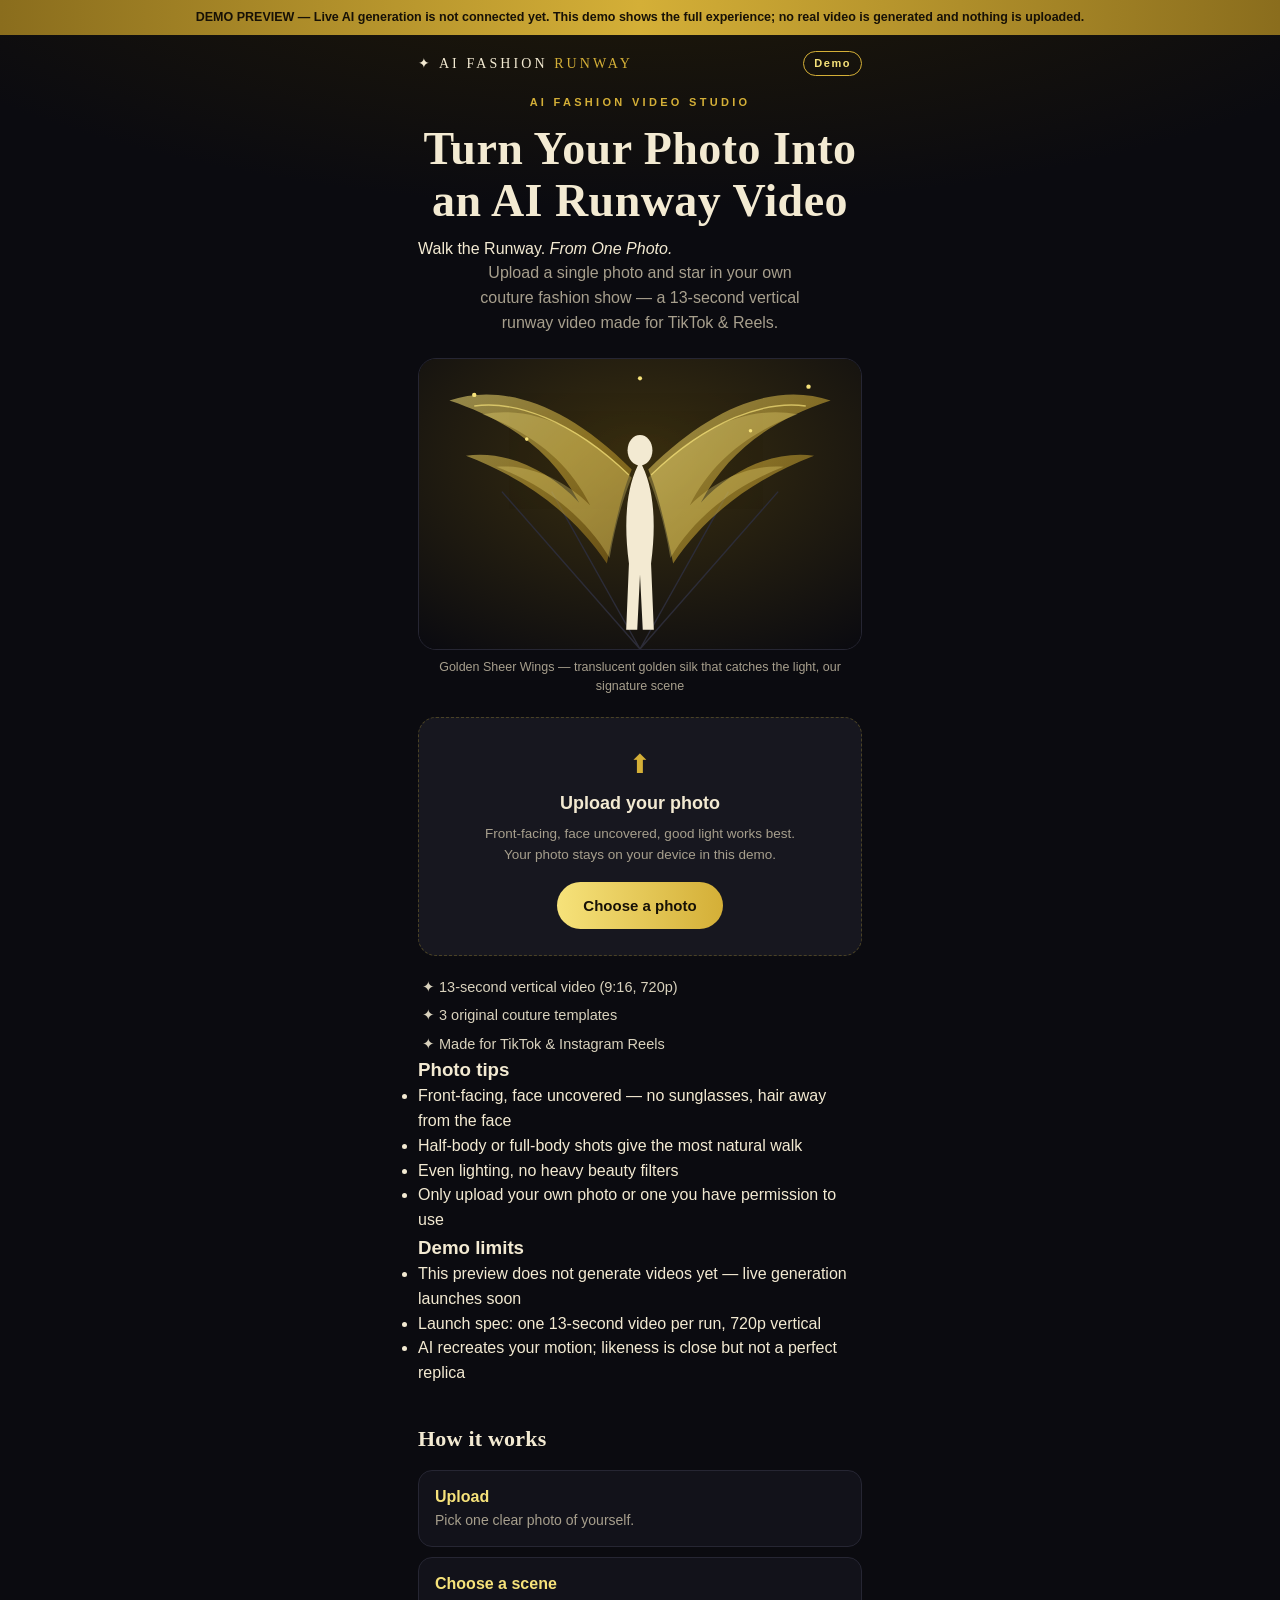
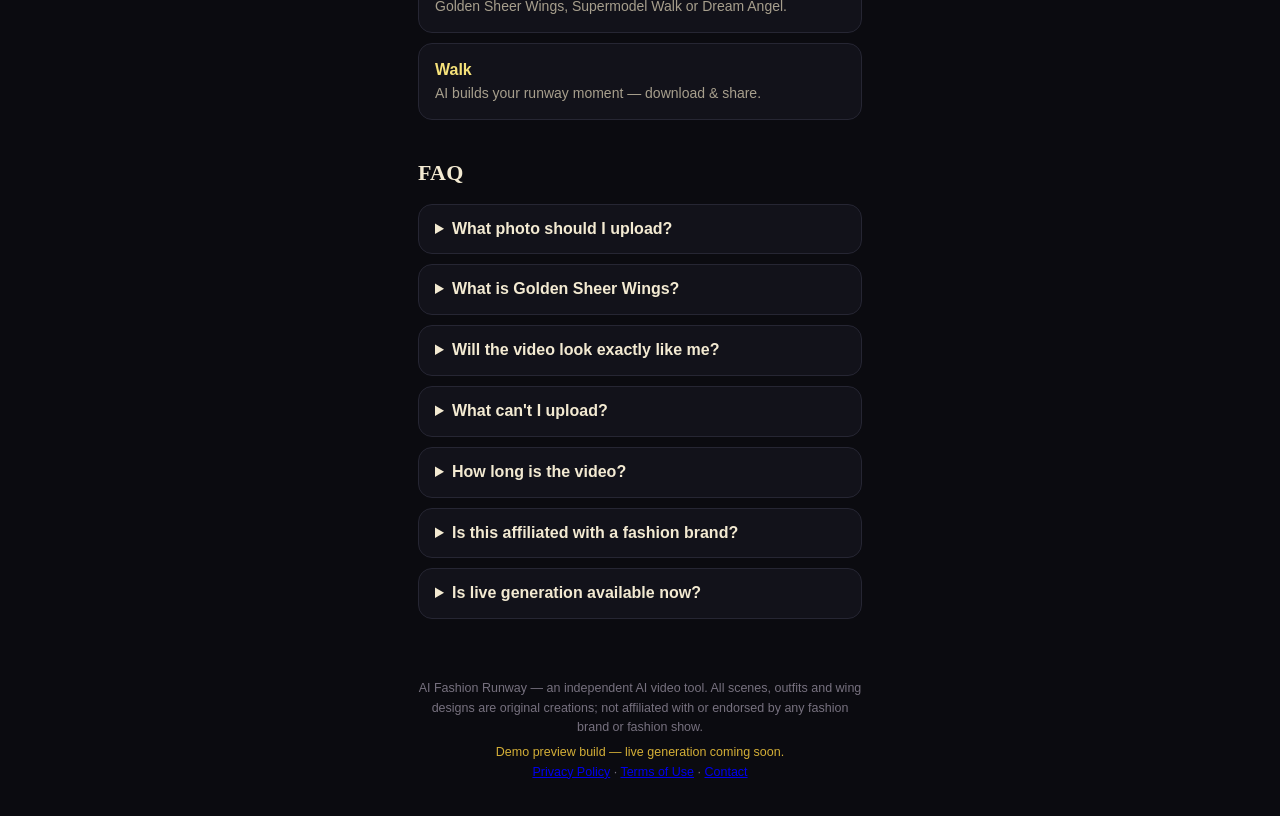
==== index.html @ af944341 "SEO+legal+404 audit fixes: index.html" ====
<!DOCTYPE html>
<html lang="en">
<head>
<meta charset="UTF-8">
<meta name="viewport" content="width=device-width, initial-scale=1.0, viewport-fit=cover">
<title>AI Fashion Runway Video Generator — Turn Your Photo into a Runway Video</title>
<meta name="description" content="Upload one photo and star in your own couture runway show. Our AI turns your picture into a 13-second vertical fashion runway video — golden sheer wings, supermodel walk or dream angel. Free demo preview.">
<link rel="canonical" href="https://ai-fashion-runway.pages.dev/">
<meta name="robots" content="index, follow">
<meta property="og:type" content="website">
<meta property="og:site_name" content="AI Fashion Runway">
<meta property="og:title" content="AI Fashion Runway Video Generator">
<meta property="og:description" content="Upload one photo. Walk the runway like a supermodel. A 13-second AI fashion video, ready for TikTok & Reels.">
<meta property="og:url" content="https://ai-fashion-runway.pages.dev/">
<meta property="og:image" content="https://ai-fashion-runway.pages.dev/og.png">
<meta name="twitter:card" content="summary_large_image">
<meta name="twitter:title" content="AI Fashion Runway Video Generator">
<meta name="twitter:description" content="Upload one photo → your own couture runway video. Golden wings, supermodel walk, dream angel.">
<meta name="twitter:image" content="https://ai-fashion-runway.pages.dev/og.png">
<link rel="icon" href="/favicon.svg" type="image/svg+xml">
<link rel="stylesheet" href="/styles.css">
<script type="application/ld+json">
{"@context":"https://schema.org","@type":"WebApplication","name":"AI Fashion Runway Video Generator","applicationCategory":"MultimediaApplication","operatingSystem":"Web","description":"Turn a single photo into a 13-second AI fashion runway video with original couture scenes.","offers":{"@type":"Offer","price":"0","priceCurrency":"USD"}}
</script>
</head>
<body>

<div class="demo-banner" role="note">
  <strong>DEMO PREVIEW</strong> — Live AI generation is not connected yet. This demo shows the full experience; no real video is generated and nothing is uploaded.
</div>

<header class="site-header">
  <div class="logo">✦ AI FASHION <span>RUNWAY</span></div>
  <span class="demo-pill">Demo</span>
</header>

<main>
  <!-- ============ SCREEN 1 : HERO + UPLOAD ============ -->
  <section id="screen-upload" class="screen active">
    <div class="hero">
      <p class="eyebrow">AI FASHION VIDEO STUDIO</p>
      <h1>Turn Your Photo Into an AI Runway Video</h1>
      <p class="visual-tag">Walk the Runway. <em>From One Photo.</em></p>
      <p class="sub">Upload a single photo and star in your own couture fashion show — a 13-second vertical runway video made for TikTok &amp; Reels.</p>

      <div class="hero-art" aria-hidden="true">
        <svg viewBox="0 0 320 210" class="hero-svg">
          <defs>
            <linearGradient id="gold" x1="0" y1="0" x2="1" y2="1">
              <stop offset="0" stop-color="#f6e27a"/><stop offset=".5" stop-color="#d4af37"/><stop offset="1" stop-color="#9a7418"/>
            </linearGradient>
            <radialGradient id="glow" cx=".5" cy=".35" r=".8">
              <stop offset="0" stop-color="#3a2f10"/><stop offset="1" stop-color="#0b0b10"/>
            </radialGradient>
          </defs>
          <rect width="320" height="210" fill="url(#glow)"/>
          <g fill="none" stroke="#2c2c38" stroke-width="1">
            <path d="M160 210 L96 96 M160 210 L224 96 M160 210 L60 96 M160 210 L260 96"/>
          </g>
          <g opacity=".55" fill="url(#gold)">
            <path d="M154 80 C104 30 58 18 22 30 C64 44 96 66 116 104 C92 78 60 66 34 70 C76 86 112 112 136 148 C142 118 148 94 154 80 Z"/>
            <path d="M166 80 C216 30 262 18 298 30 C256 44 224 66 204 104 C228 78 260 66 286 70 C244 86 208 112 184 148 C178 118 172 94 166 80 Z"/>
          </g>
          <g opacity=".3" fill="#f6e27a">
            <path d="M154 86 C116 46 78 34 46 40 C82 54 108 74 124 106 C104 86 78 76 56 78 C92 92 120 114 138 144 C142 120 148 100 154 86 Z"/>
            <path d="M166 86 C204 46 242 34 274 40 C238 54 212 74 196 106 C216 86 242 76 264 78 C228 92 200 114 182 144 C178 120 172 100 166 86 Z"/>
          </g>
          <g fill="none" stroke="#f6e27a" stroke-width="1" opacity=".7">
            <path d="M152 84 C110 44 70 30 40 34"/>
            <path d="M168 84 C210 44 250 30 280 34"/>
          </g>
          <g fill="#f3ead2">
            <ellipse cx="160" cy="66" rx="9" ry="11"/>
            <path d="M160 74 C150 92 148 118 152 148 L150 196 L158 196 L160 156 L162 196 L170 196 L168 148 C172 118 170 92 160 74 Z"/>
          </g>
          <g fill="#f6e27a"><circle cx="40" cy="26" r="1.6"/><circle cx="282" cy="20" r="1.6"/><circle cx="240" cy="52" r="1.3"/><circle cx="78" cy="58" r="1.3"/><circle cx="160" cy="14" r="1.5"/></g>
        </svg>
        <p class="hero-art-cap">Golden Sheer Wings — translucent golden silk that catches the light, our signature scene</p>
      </div>

      <label class="upload-card" id="uploadCard">
        <input type="file" id="photoInput" accept="image/*" hidden>
        <span class="upload-icon">⬆</span>
        <span class="upload-title">Upload your photo</span>
        <span class="upload-hint">Front-facing, face uncovered, good light works best.<br>Your photo stays on your device in this demo.</span>
        <span class="upload-btn">Choose a photo</span>
      </label>

      <ul class="trust">
        <li>✦ 13-second vertical video (9:16, 720p)</li>
        <li>✦ 3 original couture templates</li>
        <li>✦ Made for TikTok &amp; Instagram Reels</li>
      </ul>

      <div class="photo-tips">
        <h3>Photo tips</h3>
        <ul>
          <li>Front-facing, face uncovered — no sunglasses, hair away from the face</li>
          <li>Half-body or full-body shots give the most natural walk</li>
          <li>Even lighting, no heavy beauty filters</li>
          <li>Only upload your own photo or one you have permission to use</li>
        </ul>
        <h3>Demo limits</h3>
        <ul>
          <li>This preview does not generate videos yet — live generation launches soon</li>
          <li>Launch spec: one 13-second video per run, 720p vertical</li>
          <li>AI recreates your motion; likeness is close but not a perfect replica</li>
        </ul>
      </div>
    </div>

    <section class="how">
      <h2>How it works</h2>
      <ol class="steps">
        <li><strong>Upload</strong><span>Pick one clear photo of yourself.</span></li>
        <li><strong>Choose a scene</strong><span>Golden Sheer Wings, Supermodel Walk or Dream Angel.</span></li>
        <li><strong>Walk</strong><span>AI builds your runway moment — download &amp; share.</span></li>
      </ol>
    </section>

    <section class="faq">
      <h2>FAQ</h2>
      <details><summary>What photo should I upload?</summary><p>A front-facing photo with your face uncovered and even lighting. Half-body or full-body shots give the most natural runway walk.</p></details>
      <details><summary>What is Golden Sheer Wings?</summary><p>Our signature scene: enormous <strong>translucent golden silk wings</strong> — sheer flowing fabric that billows like silk in the wind, with stage light shining through. They are not feather wings. Because translucent fabric is harder for video models to render cleanly, this template is still being tested for motion quality.</p></details>
      <details><summary>Will the video look exactly like me?</summary><p>Close, not perfect. The AI keeps your face and hairstyle from the photo and animates a runway walk around them — think of it as a stylized version of you, not a replica.</p></details>
      <details><summary>What can't I upload?</summary><p>Photos of other people without their permission, group photos (the model can't know who to keep), and anything offensive or illegal. Live generation includes automated moderation.</p></details>
      <details><summary>How long is the video?</summary><p>13 seconds, vertical 9:16 at 720p — sized for TikTok and Instagram Reels.</p></details>
      <details><summary>Is this affiliated with a fashion brand?</summary><p>No. Every scene, outfit and wing design here is original. This is an independent AI tool and is not endorsed by any fashion house or fashion show.</p></details>
      <details><summary>Is live generation available now?</summary><p>Not yet — this is a demo preview of the full experience. Live generation is being connected now; check back very soon.</p></details>
    </section>
  </section>

  <!-- ============ SCREEN 2 : TEMPLATE SELECT ============ -->
  <section id="screen-template" class="screen">
    <button class="back-btn" data-goto="screen-upload">← Back</button>
    <h2 class="screen-title">Choose your runway</h2>
    <div class="photo-preview">
      <img id="previewImg" alt="Your uploaded photo">
      <span>Your photo</span>
    </div>
    <div class="templates" id="templateList">
      <button class="tpl selected" data-template="golden-sheer-wings">
        <span class="tpl-art tpl-gold"><svg viewBox="0 0 60 60"><g opacity=".6" fill="#e9c860"><path d="M28 20 C14 6 4 4 1 6 C12 12 19 21 23 34 C15 25 6 22 1 24 C12 30 21 39 25 50 C27 37 27 27 28 20Z"/><path d="M32 20 C46 6 56 4 59 6 C48 12 41 21 37 34 C45 25 54 22 59 24 C48 30 39 39 35 50 C33 37 33 27 32 20Z"/></g><ellipse cx="30" cy="16" rx="4.5" ry="5.5" fill="#f3ead2"/><path d="M30 21 C26 30 25 42 27 54 L29.5 54 L30 40 L30.5 54 L33 54 C35 42 34 30 30 21Z" fill="#f3ead2"/></svg></span>
        <span class="tpl-name">Golden Sheer Wings</span>
        <span class="tpl-desc">Translucent golden silk wings · light pours through the flowing fabric</span>
        <span class="tpl-meta">13s · 9:16 · Signature look</span>
      </button>
      <button class="tpl" data-template="supermodel-walk">
        <span class="tpl-art tpl-black"><svg viewBox="0 0 60 60"><ellipse cx="30" cy="14" rx="5" ry="6" fill="#f3ead2"/><path d="M30 19 C25 30 24 44 26 56 L29 56 L30 40 L31 56 L34 56 C36 44 35 30 30 19Z" fill="#e8e2d2"/></svg></span>
        <span class="tpl-name">Supermodel Walk</span>
        <span class="tpl-desc">Black couture gown · classic spotlight runway</span>
        <span class="tpl-meta">13s · 9:16 · Classic starter</span>
      </button>
      <button class="tpl" data-template="dream-angel">
        <span class="tpl-art tpl-pink"><svg viewBox="0 0 60 60"><path d="M28 22 C16 8 6 6 2 8 C12 14 18 22 22 34 C14 26 6 24 2 26 C12 32 20 40 24 50 C26 38 27 28 28 22Z" fill="#f2a7c3"/><path d="M32 22 C44 8 54 6 58 8 C48 14 42 22 38 34 C46 26 54 24 58 26 C48 32 40 40 36 50 C34 38 33 28 32 22Z" fill="#f2a7c3"/><ellipse cx="30" cy="16" rx="4.5" ry="5.5" fill="#fdf3f6"/><path d="M30 21 C26 30 25 42 27 54 L29.5 54 L30 40 L30.5 54 L33 54 C35 42 34 30 30 21Z" fill="#fdf3f6"/></svg></span>
        <span class="tpl-name">Dream Angel</span>
        <span class="tpl-desc">Blush-pink wings · soft dreamy light</span>
        <span class="tpl-meta">13s · 9:16 · Soft &amp; romantic</span>
      </button>
    </div>
    <button class="cta" id="generateBtn">Generate my runway video</button>
    <p class="fineprint">Demo mode: generation is simulated locally. No photo leaves your device, no video is created.</p>
  </section>

  <!-- ============ SCREEN 3 : WAITING ============ -->
  <section id="screen-waiting" class="screen">
    <span class="demo-pill big">DEMO</span>
    <h2 class="screen-title">Building your runway moment…</h2>
    <div class="progress-ring" aria-hidden="true"><div class="ring-bar" id="ringBar"></div><span id="ringPct">0%</span></div>
    <ul class="gen-steps" id="genSteps">
      <li data-step="0">Analyzing your photo</li>
      <li data-step="1">Designing your couture look</li>
      <li data-step="2">Choreographing the walk</li>
      <li data-step="3">Rendering under the spotlights</li>
    </ul>
    <p class="fineprint">In live mode this takes about 1–4 minutes. This demo runs a shortened preview of the waiting experience.</p>
  </section>

  <!-- ============ SCREEN 4 : RESULT (DEMO) ============ -->
  <section id="screen-result" class="screen">
    <span class="demo-pill big">DEMO RESULT</span>
    <h2 class="screen-title">Your runway video will appear here</h2>
    <div class="result-frame">
      <img id="resultPhoto" alt="">
      <div class="result-overlay">
        <p class="result-badge">LIVE GENERATION NOT CONNECTED YET</p>
        <p>This screen is a design demo. When live generation launches, your finished 13-second runway video will play here — starring you, in the <strong id="resultTplName">Golden Sheer Wings</strong> scene.</p>
      </div>
    </div>
    <button class="cta disabled" disabled>Download video — available at launch</button>
    <button class="ghost-btn" data-goto="screen-template">Try another template</button>
    <button class="ghost-btn" data-goto="screen-upload">Start over</button>
    <p class="fineprint">Nothing was generated, uploaded or stored. Demo only.</p>
  </section>
</main>

<footer class="site-footer">
  <p>AI Fashion Runway — an independent AI video tool. All scenes, outfits and wing designs are original creations; not affiliated with or endorsed by any fashion brand or fashion show.</p>
  <p class="demo-note">Demo preview build — live generation coming soon.</p>
  <nav class="legal-links">
    <a href="/privacy/">Privacy Policy</a> · <a href="/terms/">Terms of Use</a> · <a href="/contact/">Contact</a>
  </nav>
</footer>

<script src="/app.js"></script>
</body>
</html>
---- styles.css ----
/* AI Fashion Runway — mobile-first, dark couture theme */
:root{
  --bg:#0b0b10; --bg2:#12121a; --card:#17171f; --line:#262633;
  --ivory:#f3ead2; --muted:#a79f8d; --gold:#d4af37; --gold2:#f6e27a; --pink:#f2a7c3;
  --radius:18px;
}
*{box-sizing:border-box;margin:0;padding:0}
html{-webkit-text-size-adjust:100%}
body{
  background:radial-gradient(120% 60% at 50% -10%, #241c07 0%, var(--bg) 55%) fixed, var(--bg);
  color:var(--ivory);
  font-family:-apple-system,BlinkMacSystemFont,"Segoe UI",Roboto,"Helvetica Neue",Arial,sans-serif;
  line-height:1.55; min-height:100vh;
}
main{max-width:480px;margin:0 auto;padding:0 18px 40px}
h1,h2{font-family:Georgia,"Times New Roman",serif;font-weight:600;letter-spacing:.01em}

/* demo chrome */
.demo-banner{
  background:linear-gradient(90deg,#8a6d1d,#d4af37,#8a6d1d); color:#171106;
  font-size:12.5px; text-align:center; padding:8px 12px; font-weight:600;
}
.site-header{
  max-width:480px;margin:0 auto;padding:16px 18px 4px;
  display:flex;justify-content:space-between;align-items:center;
}
.logo{font-family:Georgia,serif;letter-spacing:.22em;font-size:14px}
.logo span{color:var(--gold)}
.demo-pill{
  border:1px solid var(--gold); color:var(--gold2); border-radius:999px;
  font-size:11px; letter-spacing:.14em; padding:3px 10px; font-weight:700;
}
.demo-pill.big{display:inline-block;margin-bottom:10px}

/* screens */
.screen{display:none;padding-top:14px}
.screen.active{display:block;animation:fade .35s ease}
@keyframes fade{from{opacity:0;transform:translateY(6px)}to{opacity:1;transform:none}}

/* hero */
.eyebrow{letter-spacing:.3em;font-size:11px;color:var(--gold);text-align:center;font-weight:700}
.hero h1{font-size:40px;line-height:1.12;text-align:center;margin:12px 0 10px}
.hero h1 em{font-style:italic;background:linear-gradient(90deg,var(--gold2),var(--gold));-webkit-background-clip:text;background-clip:text;color:transparent}
.sub{text-align:center;color:var(--muted);font-size:16px;max-width:36ch;margin:0 auto}
.hero-art{margin:22px 0 6px}
.hero-svg{width:100%;height:auto;border-radius:var(--radius);border:1px solid var(--line);display:block}
.hero-art-cap{text-align:center;color:var(--muted);font-size:12.5px;margin-top:8px}

.upload-card{
  display:flex;flex-direction:column;align-items:center;gap:6px;text-align:center;
  background:var(--card);border:1.5px dashed #4a4225;border-radius:var(--radius);
  padding:26px 20px;margin-top:20px;cursor:pointer;transition:border-color .2s,transform .1s;
}
.upload-card:active{transform:scale(.99)}
.upload-card:hover{border-color:var(--gold)}
.upload-icon{font-size:26px;color:var(--gold)}
.upload-title{font-size:18px;font-weight:700}
.upload-hint{color:var(--muted);font-size:13.5px}
.upload-btn{
  margin-top:10px;background:linear-gradient(90deg,var(--gold2),var(--gold));color:#171106;
  font-weight:800;padding:12px 26px;border-radius:999px;font-size:15px;
}
.trust{list-style:none;display:flex;flex-direction:column;gap:6px;margin:20px 4px 0;color:var(--ivory);font-size:14.5px}
.trust li{color:#d9d2bd}

.how,.faq{margin-top:36px}
.how h2,.faq h2{font-size:22px;margin-bottom:14px}
.steps{list-style:none;counter-reset:s;display:flex;flex-direction:column;gap:10px}
.steps li{
  background:var(--bg2);border:1px solid var(--line);border-radius:14px;padding:14px 16px;
  display:flex;flex-direction:column;
}
.steps li strong{color:var(--gold2)}
.steps li span{color:var(--muted);font-size:14px}
.faq details{background:var(--bg2);border:1px solid var(--line);border-radius:14px;padding:12px 16px;margin-bottom:10px}
.faq summary{cursor:pointer;font-weight:600}
.faq p{color:var(--muted);font-size:14.5px;margin-top:8px}

/* template screen */
.back-btn,.ghost-btn{
  background:none;border:1px solid var(--line);color:var(--ivory);border-radius:999px;
  padding:9px 18px;font-size:14px;cursor:pointer;
}
.screen-title{font-size:26px;margin:14px 0 16px}
.photo-preview{display:flex;align-items:center;gap:12px;margin-bottom:18px}
.photo-preview img{width:56px;height:74px;object-fit:cover;border-radius:10px;border:1px solid var(--line)}
.photo-preview span{color:var(--muted);font-size:13.5px}
.templates{display:flex;flex-direction:column;gap:12px}
.tpl{
  display:grid;grid-template-columns:64px 1fr;grid-template-rows:auto auto auto;column-gap:14px;
  text-align:left;background:var(--card);border:1.5px solid var(--line);border-radius:var(--radius);
  padding:14px;cursor:pointer;color:var(--ivory);width:100%;
}
.tpl.selected{border-color:var(--gold);box-shadow:0 0 0 1px var(--gold) inset}
.tpl-art{grid-row:1/4;width:64px;height:64px;border-radius:12px;display:flex;align-items:center;justify-content:center}
.tpl-art svg{width:52px;height:52px}
.tpl-black{background:radial-gradient(circle at 50% 30%,#33333f,#14141b)}
.tpl-gold{background:radial-gradient(circle at 50% 30%,#4a3a10,#171106)}
.tpl-pink{background:radial-gradient(circle at 50% 30%,#4d2438,#1c0f16)}
.tpl-name{font-size:17px;font-weight:700;align-self:end}
.tpl-desc{color:var(--muted);font-size:13.5px}
.tpl-meta{color:var(--gold);font-size:12.5px;letter-spacing:.04em}
.cta{
  width:100%;margin-top:20px;background:linear-gradient(90deg,var(--gold2),var(--gold));color:#171106;
  border:none;border-radius:999px;padding:16px;font-size:16.5px;font-weight:800;cursor:pointer;
}
.cta.disabled{background:#2a2a33;color:#77717f;cursor:not-allowed}
.fineprint{color:#77717f;font-size:12.5px;text-align:center;margin-top:12px}

/* waiting */
.progress-ring{
  position:relative;width:150px;height:150px;margin:26px auto;border-radius:50%;
  background:conic-gradient(var(--gold) 0deg,#23232e 0deg);
  display:flex;align-items:center;justify-content:center;
}
.progress-ring::before{content:"";position:absolute;inset:10px;border-radius:50%;background:var(--bg)}
.progress-ring span{position:relative;font-family:Georgia,serif;font-size:28px;color:var(--gold2)}
.gen-steps{list-style:none;max-width:300px;margin:8px auto 0;display:flex;flex-direction:column;gap:12px}
.gen-steps li{color:#5c574c;padding-left:26px;position:relative;font-size:15.5px}
.gen-steps li::before{content:"○";position:absolute;left:0;color:#5c574c}
.gen-steps li.doing{color:var(--ivory)}
.gen-steps li.doing::before{content:"◐";color:var(--gold)}
.gen-steps li.done{color:var(--muted)}
.gen-steps li.done::before{content:"●";color:var(--gold)}

/* result */
.result-frame{position:relative;border-radius:var(--radius);overflow:hidden;border:1px solid var(--line);aspect-ratio:9/16;max-height:56vh;margin:0 auto;background:#000}
.result-frame img{width:100%;height:100%;object-fit:cover;opacity:.35;filter:saturate(.7)}
.result-overlay{
  position:absolute;inset:auto 0 0 0;padding:18px;background:linear-gradient(transparent,rgba(5,5,8,.92) 40%);
  font-size:14.5px;
}
.result-badge{color:var(--gold2);font-weight:800;letter-spacing:.08em;font-size:12.5px;margin-bottom:6px}
#screen-result .ghost-btn{width:100%;margin-top:10px;padding:13px}

.site-footer{max-width:480px;margin:0 auto;padding:10px 18px 34px;color:#77717f;font-size:12.5px;text-align:center}
.site-footer .demo-note{color:var(--gold);margin-top:6px}

@media (min-width:520px){ .hero h1{font-size:46px} }
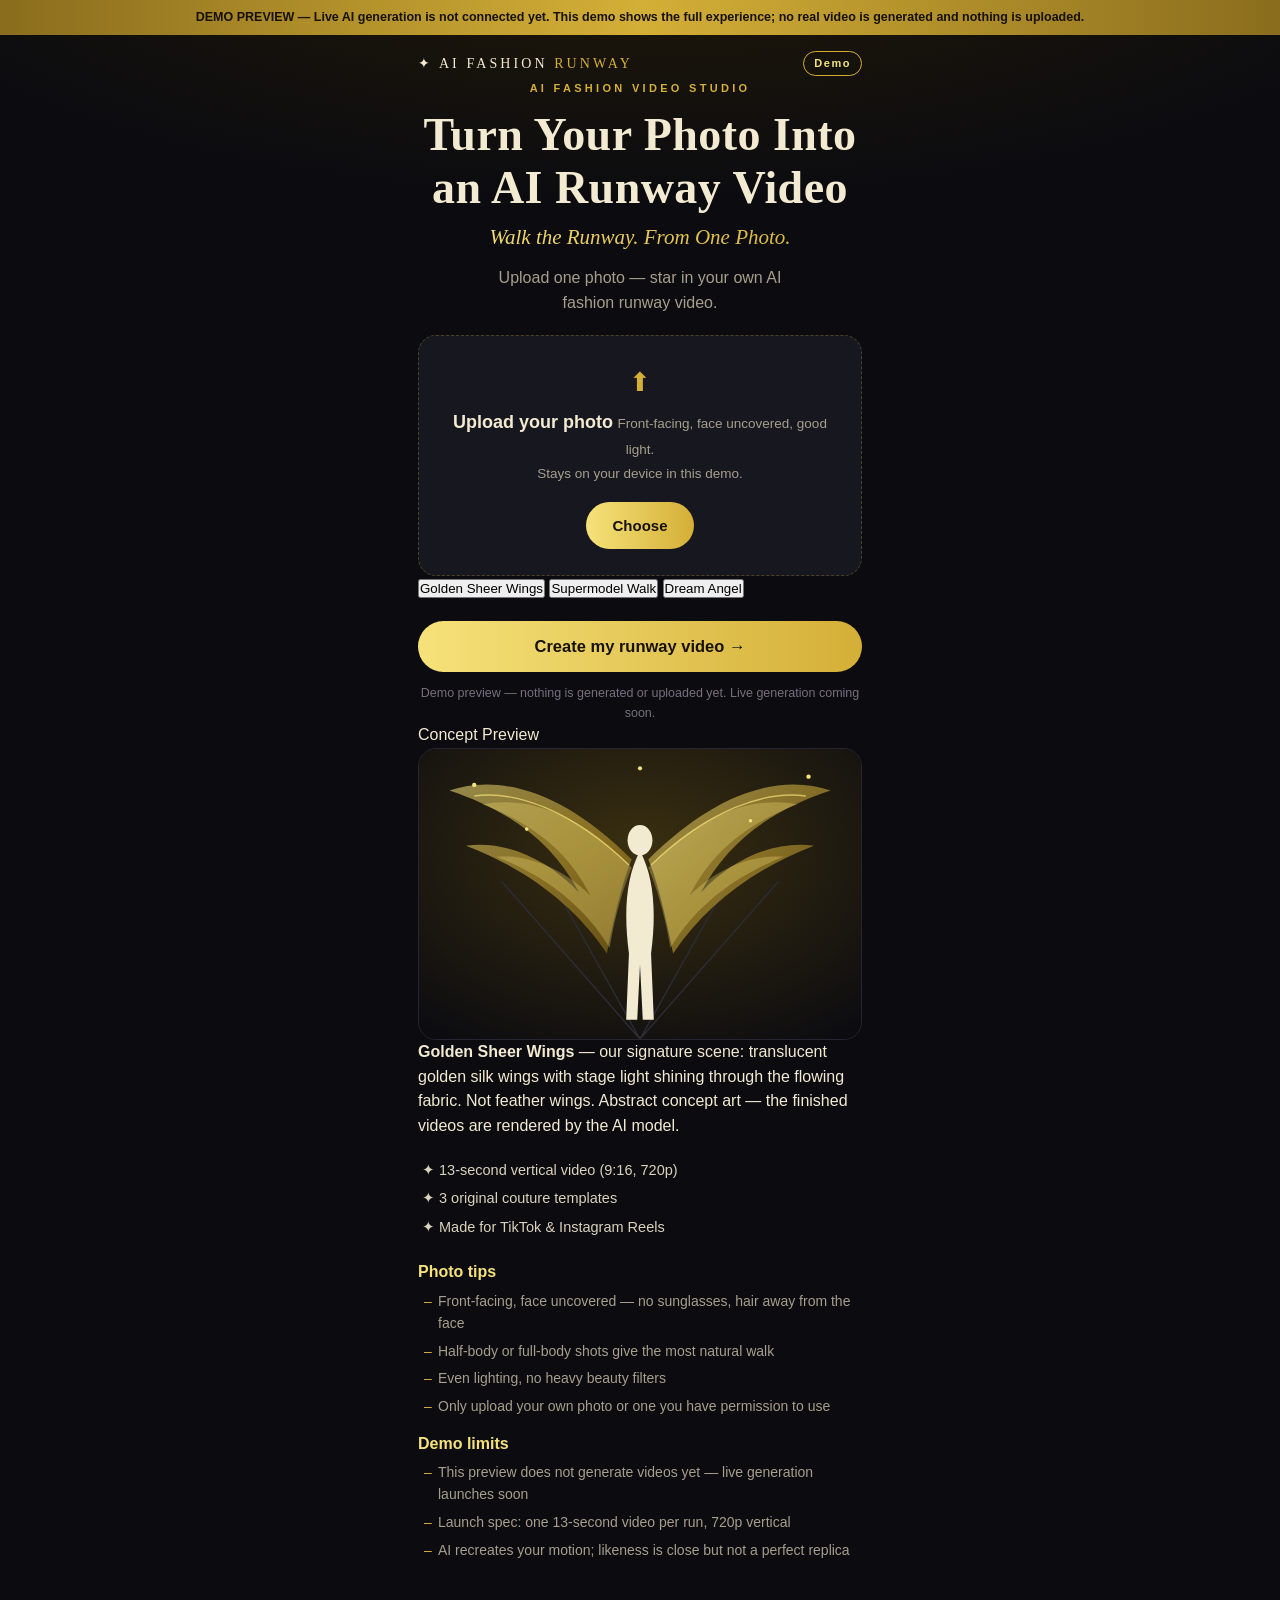
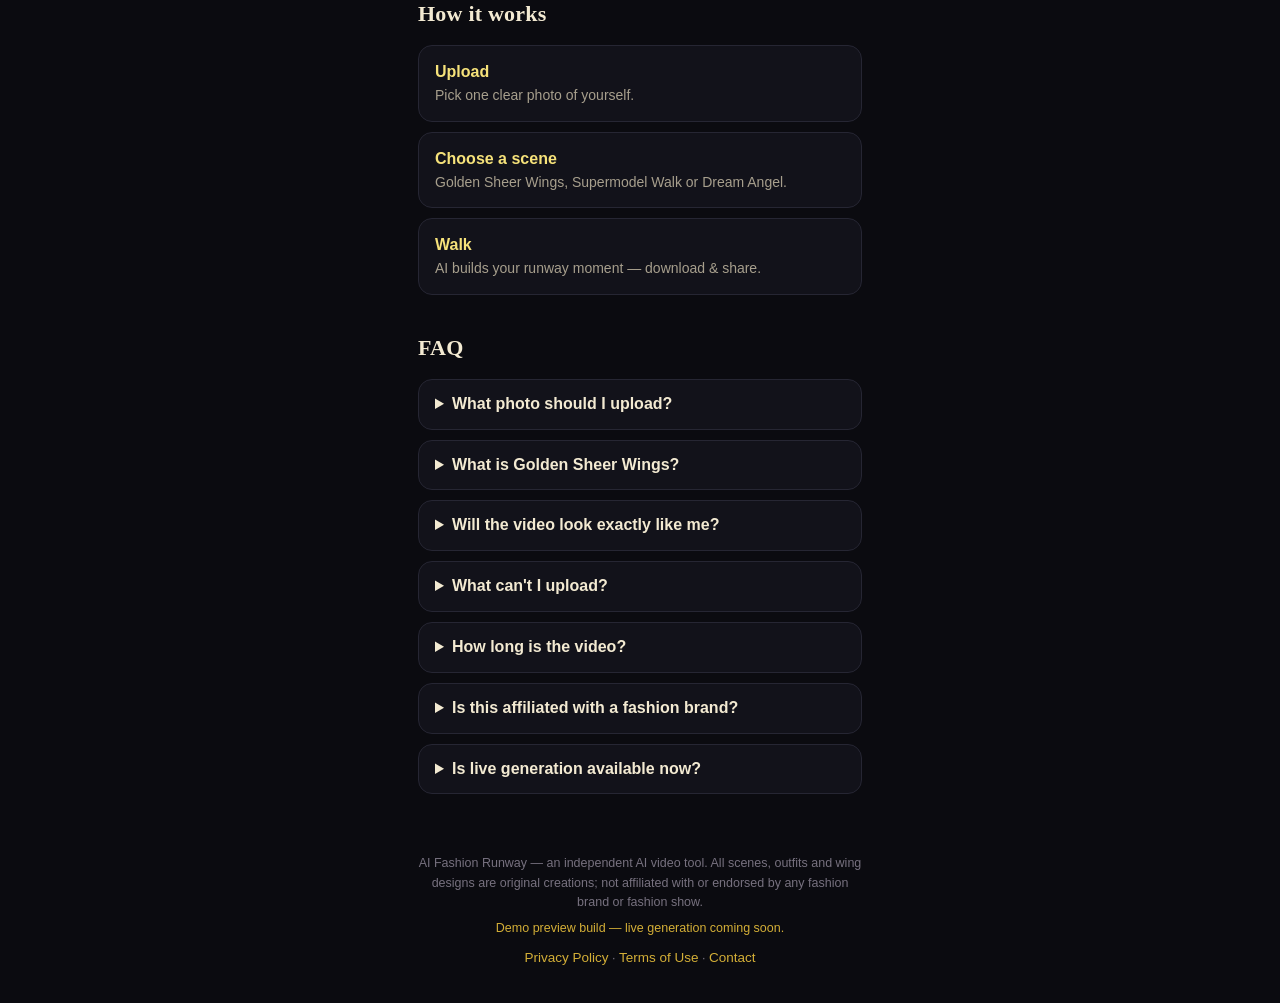
==== commit a916f1f9: "responsive hero: two-column desktop layout + noindex demo" ====
--- a/index.html
+++ b/index.html
@@ -6,7 +6,8 @@
 <title>AI Fashion Runway Video Generator — Turn Your Photo into a Runway Video</title>
 <meta name="description" content="Upload one photo and star in your own couture runway show. Our AI turns your picture into a 13-second vertical fashion runway video — golden sheer wings, supermodel walk or dream angel. Free demo preview.">
 <link rel="canonical" href="https://ai-fashion-runway.pages.dev/">
-<meta name="robots" content="index, follow">
+<!-- LAUNCH: remove the noindex below when live generation ships -->
+<meta name="robots" content="noindex, nofollow">
 <meta property="og:type" content="website">
 <meta property="og:site_name" content="AI Fashion Runway">
 <meta property="og:title" content="AI Fashion Runway Video Generator">
@@ -36,55 +37,70 @@
 
 <main>
   <!-- ============ SCREEN 1 : HERO + UPLOAD ============ -->
-  <section id="screen-upload" class="screen active">
     <div class="hero">
-      <p class="eyebrow">AI FASHION VIDEO STUDIO</p>
-      <h1>Turn Your Photo Into an AI Runway Video</h1>
-      <p class="visual-tag">Walk the Runway. <em>From One Photo.</em></p>
-      <p class="sub">Upload a single photo and star in your own couture fashion show — a 13-second vertical runway video made for TikTok &amp; Reels.</p>
-
-      <div class="hero-art" aria-hidden="true">
-        <svg viewBox="0 0 320 210" class="hero-svg">
-          <defs>
-            <linearGradient id="gold" x1="0" y1="0" x2="1" y2="1">
-              <stop offset="0" stop-color="#f6e27a"/><stop offset=".5" stop-color="#d4af37"/><stop offset="1" stop-color="#9a7418"/>
-            </linearGradient>
-            <radialGradient id="glow" cx=".5" cy=".35" r=".8">
-              <stop offset="0" stop-color="#3a2f10"/><stop offset="1" stop-color="#0b0b10"/>
-            </radialGradient>
-          </defs>
-          <rect width="320" height="210" fill="url(#glow)"/>
-          <g fill="none" stroke="#2c2c38" stroke-width="1">
-            <path d="M160 210 L96 96 M160 210 L224 96 M160 210 L60 96 M160 210 L260 96"/>
-          </g>
-          <g opacity=".55" fill="url(#gold)">
-            <path d="M154 80 C104 30 58 18 22 30 C64 44 96 66 116 104 C92 78 60 66 34 70 C76 86 112 112 136 148 C142 118 148 94 154 80 Z"/>
-            <path d="M166 80 C216 30 262 18 298 30 C256 44 224 66 204 104 C228 78 260 66 286 70 C244 86 208 112 184 148 C178 118 172 94 166 80 Z"/>
-          </g>
-          <g opacity=".3" fill="#f6e27a">
-            <path d="M154 86 C116 46 78 34 46 40 C82 54 108 74 124 106 C104 86 78 76 56 78 C92 92 120 114 138 144 C142 120 148 100 154 86 Z"/>
-            <path d="M166 86 C204 46 242 34 274 40 C238 54 212 74 196 106 C216 86 242 76 264 78 C228 92 200 114 182 144 C178 120 172 100 166 86 Z"/>
-          </g>
-          <g fill="none" stroke="#f6e27a" stroke-width="1" opacity=".7">
-            <path d="M152 84 C110 44 70 30 40 34"/>
-            <path d="M168 84 C210 44 250 30 280 34"/>
-          </g>
-          <g fill="#f3ead2">
-            <ellipse cx="160" cy="66" rx="9" ry="11"/>
-            <path d="M160 74 C150 92 148 118 152 148 L150 196 L158 196 L160 156 L162 196 L170 196 L168 148 C172 118 170 92 160 74 Z"/>
-          </g>
-          <g fill="#f6e27a"><circle cx="40" cy="26" r="1.6"/><circle cx="282" cy="20" r="1.6"/><circle cx="240" cy="52" r="1.3"/><circle cx="78" cy="58" r="1.3"/><circle cx="160" cy="14" r="1.5"/></g>
-        </svg>
-        <p class="hero-art-cap">Golden Sheer Wings — translucent golden silk that catches the light, our signature scene</p>
+      <div class="hero-grid">
+        <div class="hero-copy">
+          <p class="eyebrow">AI FASHION VIDEO STUDIO</p>
+          <h1>Turn Your Photo Into an AI Runway Video</h1>
+          <p class="visual-tag">Walk the Runway. <em>From One Photo.</em></p>
+          <p class="sub">Upload one photo — star in your own AI fashion runway video.</p>
+
+          <label class="upload-card compact" id="uploadCard">
+            <input type="file" id="photoInput" accept="image/*" hidden>
+            <span class="upload-icon">⬆</span>
+            <span class="upload-text">
+              <span class="upload-title" id="uploadTitle">Upload your photo</span>
+              <span class="upload-hint">Front-facing, face uncovered, good light.<br>Stays on your device in this demo.</span>
+            </span>
+            <span class="upload-btn">Choose</span>
+          </label>
+
+          <div class="hero-templates" role="group" aria-label="Choose your scene">
+            <button type="button" class="hpill selected" data-template="golden-sheer-wings">Golden Sheer Wings</button>
+            <button type="button" class="hpill" data-template="supermodel-walk">Supermodel Walk</button>
+            <button type="button" class="hpill" data-template="dream-angel">Dream Angel</button>
+          </div>
+
+          <button class="cta" id="heroCta" type="button">Create my runway video →</button>
+          <p class="fineprint">Demo preview — nothing is generated or uploaded yet. Live generation coming soon.</p>
+        </div>
+
+        <figure class="hero-visual">
+          <span class="concept-badge">Concept Preview</span>
+          <svg viewBox="0 0 320 210" class="hero-svg" aria-hidden="true">
+            <defs>
+              <linearGradient id="gold" x1="0" y1="0" x2="1" y2="1">
+                <stop offset="0" stop-color="#f6e27a"/><stop offset=".5" stop-color="#d4af37"/><stop offset="1" stop-color="#9a7418"/>
+              </linearGradient>
+              <radialGradient id="glow" cx=".5" cy=".35" r=".8">
+                <stop offset="0" stop-color="#3a2f10"/><stop offset="1" stop-color="#0b0b10"/>
+              </radialGradient>
+            </defs>
+            <rect width="320" height="210" fill="url(#glow)"/>
+            <g fill="none" stroke="#2c2c38" stroke-width="1">
+              <path d="M160 210 L96 96 M160 210 L224 96 M160 210 L60 96 M160 210 L260 96"/>
+            </g>
+            <g opacity=".55" fill="url(#gold)">
+              <path d="M154 80 C104 30 58 18 22 30 C64 44 96 66 116 104 C92 78 60 66 34 70 C76 86 112 112 136 148 C142 118 148 94 154 80 Z"/>
+              <path d="M166 80 C216 30 262 18 298 30 C256 44 224 66 204 104 C228 78 260 66 286 70 C244 86 208 112 184 148 C178 118 172 94 166 80 Z"/>
+            </g>
+            <g opacity=".3" fill="#f6e27a">
+              <path d="M154 86 C116 46 78 34 46 40 C82 54 108 74 124 106 C104 86 78 76 56 78 C92 92 120 114 138 144 C142 120 148 100 154 86 Z"/>
+              <path d="M166 86 C204 46 242 34 274 40 C238 54 212 74 196 106 C216 86 242 76 264 78 C228 92 200 114 182 144 C178 120 172 100 166 86 Z"/>
+            </g>
+            <g fill="none" stroke="#f6e27a" stroke-width="1" opacity=".7">
+              <path d="M152 84 C110 44 70 30 40 34"/>
+              <path d="M168 84 C210 44 250 30 280 34"/>
+            </g>
+            <g fill="#f3ead2">
+              <ellipse cx="160" cy="66" rx="9" ry="11"/>
+              <path d="M160 74 C150 92 148 118 152 148 L150 196 L158 196 L160 156 L162 196 L170 196 L168 148 C172 118 170 92 160 74 Z"/>
+            </g>
+            <g fill="#f6e27a"><circle cx="40" cy="26" r="1.6"/><circle cx="282" cy="20" r="1.6"/><circle cx="240" cy="52" r="1.3"/><circle cx="78" cy="58" r="1.3"/><circle cx="160" cy="14" r="1.5"/></g>
+          </svg>
+          <figcaption><strong>Golden Sheer Wings</strong> — our signature scene: translucent golden silk wings with stage light shining through the flowing fabric. Not feather wings. Abstract concept art — the finished videos are rendered by the AI model.</figcaption>
+        </figure>
       </div>
-
-      <label class="upload-card" id="uploadCard">
-        <input type="file" id="photoInput" accept="image/*" hidden>
-        <span class="upload-icon">⬆</span>
-        <span class="upload-title">Upload your photo</span>
-        <span class="upload-hint">Front-facing, face uncovered, good light works best.<br>Your photo stays on your device in this demo.</span>
-        <span class="upload-btn">Choose a photo</span>
-      </label>
 
       <ul class="trust">
         <li>✦ 13-second vertical video (9:16, 720p)</li>
--- a/styles.css
+++ b/styles.css
@@ -39,8 +39,12 @@
 
 /* hero */
 .eyebrow{letter-spacing:.3em;font-size:11px;color:var(--gold);text-align:center;font-weight:700}
-.hero h1{font-size:40px;line-height:1.12;text-align:center;margin:12px 0 10px}
-.hero h1 em{font-style:italic;background:linear-gradient(90deg,var(--gold2),var(--gold));-webkit-background-clip:text;background-clip:text;color:transparent}
+.hero h1{font-size:34px;line-height:1.15;text-align:center;margin:12px 0 6px}
+.visual-tag{
+  font-family:Georgia,serif;font-style:italic;text-align:center;font-size:21px;margin-bottom:12px;
+  background:linear-gradient(90deg,var(--gold2),var(--gold));-webkit-background-clip:text;background-clip:text;color:transparent;
+}
+.visual-tag em{font-style:italic}
 .sub{text-align:center;color:var(--muted);font-size:16px;max-width:36ch;margin:0 auto}
 .hero-art{margin:22px 0 6px}
 .hero-svg{width:100%;height:auto;border-radius:var(--radius);border:1px solid var(--line);display:block}
@@ -62,6 +66,28 @@
 }
 .trust{list-style:none;display:flex;flex-direction:column;gap:6px;margin:20px 4px 0;color:var(--ivory);font-size:14.5px}
 .trust li{color:#d9d2bd}
+
+.photo-tips{margin-top:22px;text-align:left}
+.photo-tips h3{font-size:16px;color:var(--gold2);margin:14px 0 6px}
+.photo-tips ul{list-style:none;display:flex;flex-direction:column;gap:6px}
+.photo-tips li{color:var(--muted);font-size:14px;padding-left:20px;position:relative}
+.photo-tips li::before{content:"–";position:absolute;left:6px;color:var(--gold)}
+
+.legal-links{margin-top:10px}
+.legal-links a{color:var(--gold);text-decoration:none;font-size:13.5px}
+.legal-links a:hover{text-decoration:underline}
+
+.legal{padding-top:8px}
+.legal h1{font-size:28px;margin:14px 0 4px}
+.legal .updated{color:#77717f;font-size:13px;margin-bottom:18px}
+.legal h2{font-size:19px;margin:22px 0 8px;color:var(--gold2)}
+.legal p,.legal li{color:#d9d2bd;font-size:15px;margin-bottom:10px}
+.legal ul{padding-left:20px}
+
+.error-404{text-align:center;padding:60px 18px}
+.error-404 h1{font-size:64px;background:linear-gradient(90deg,var(--gold2),var(--gold));-webkit-background-clip:text;background-clip:text;color:transparent}
+.error-404 p{color:var(--muted);margin:12px 0 24px}
+.error-404 .cta{max-width:320px;margin:0 auto}
 
 .how,.faq{margin-top:36px}
 .how h2,.faq h2{font-size:22px;margin-bottom:14px}
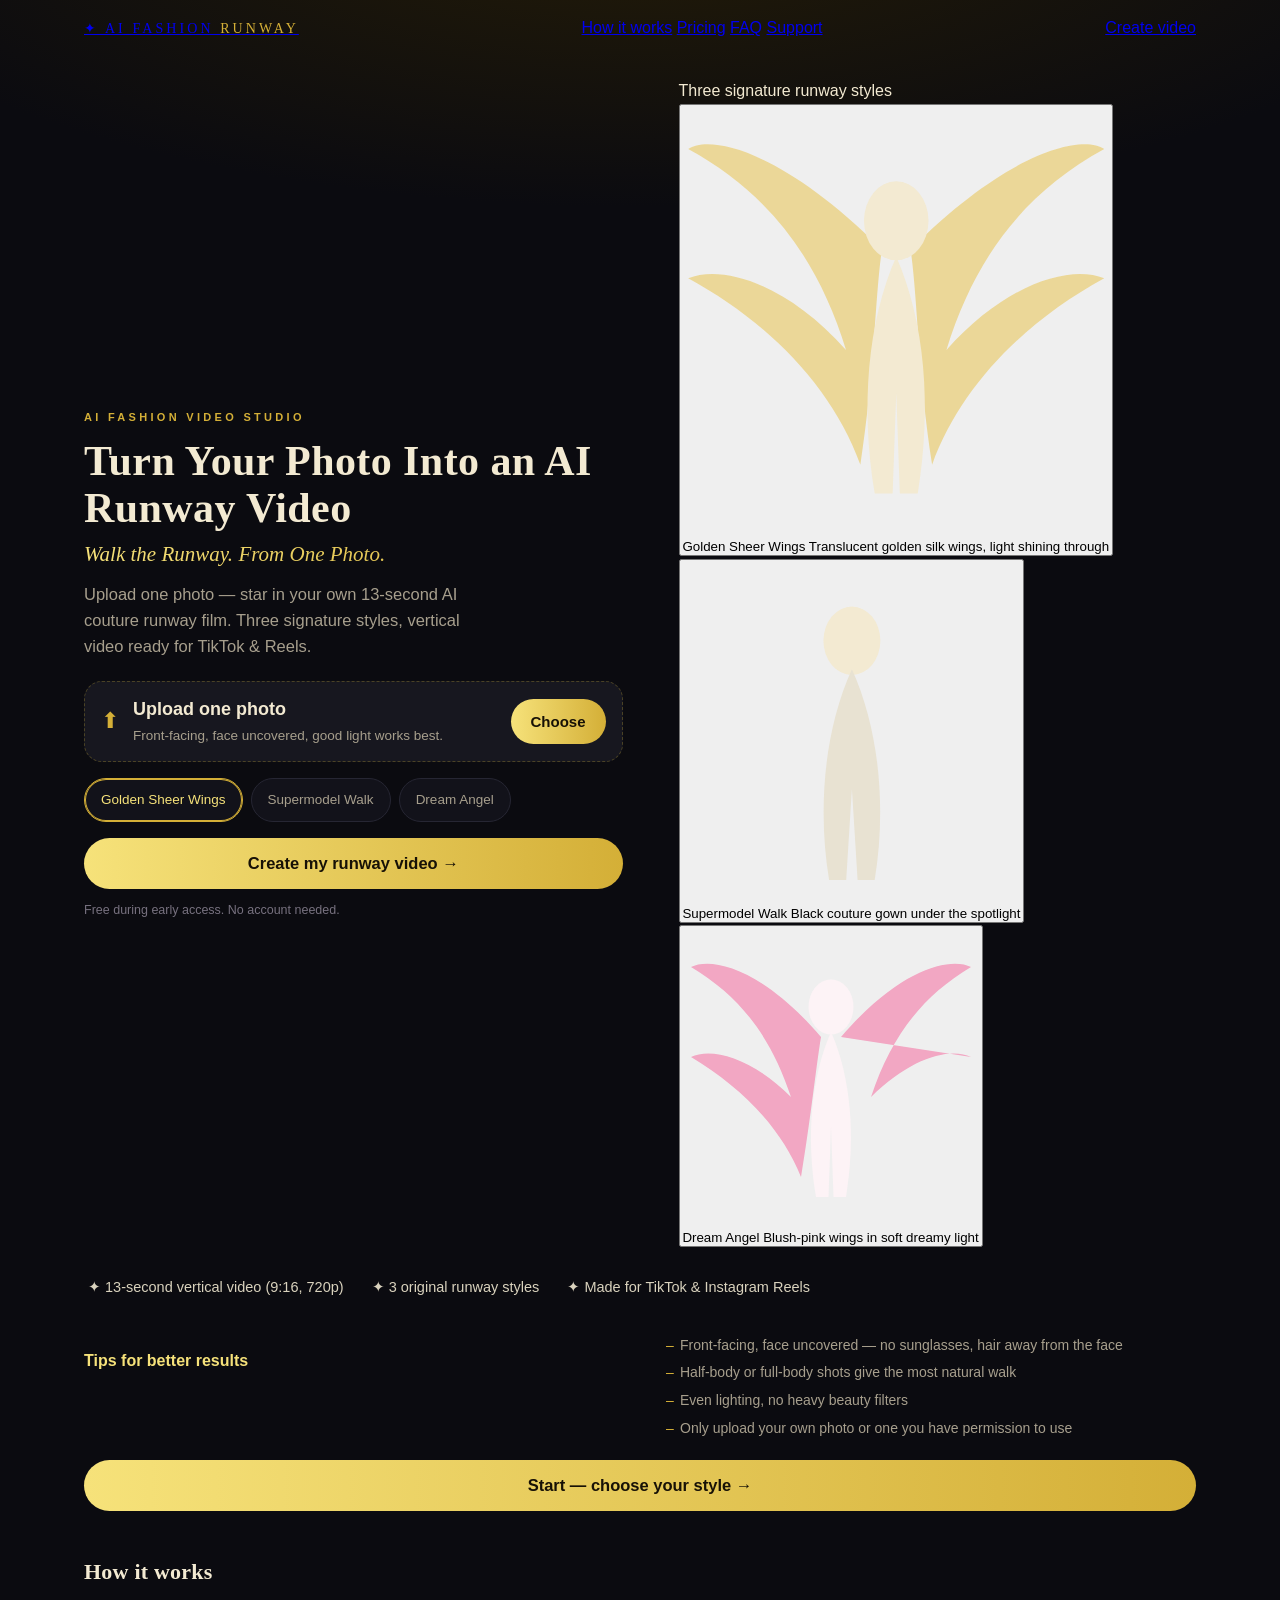
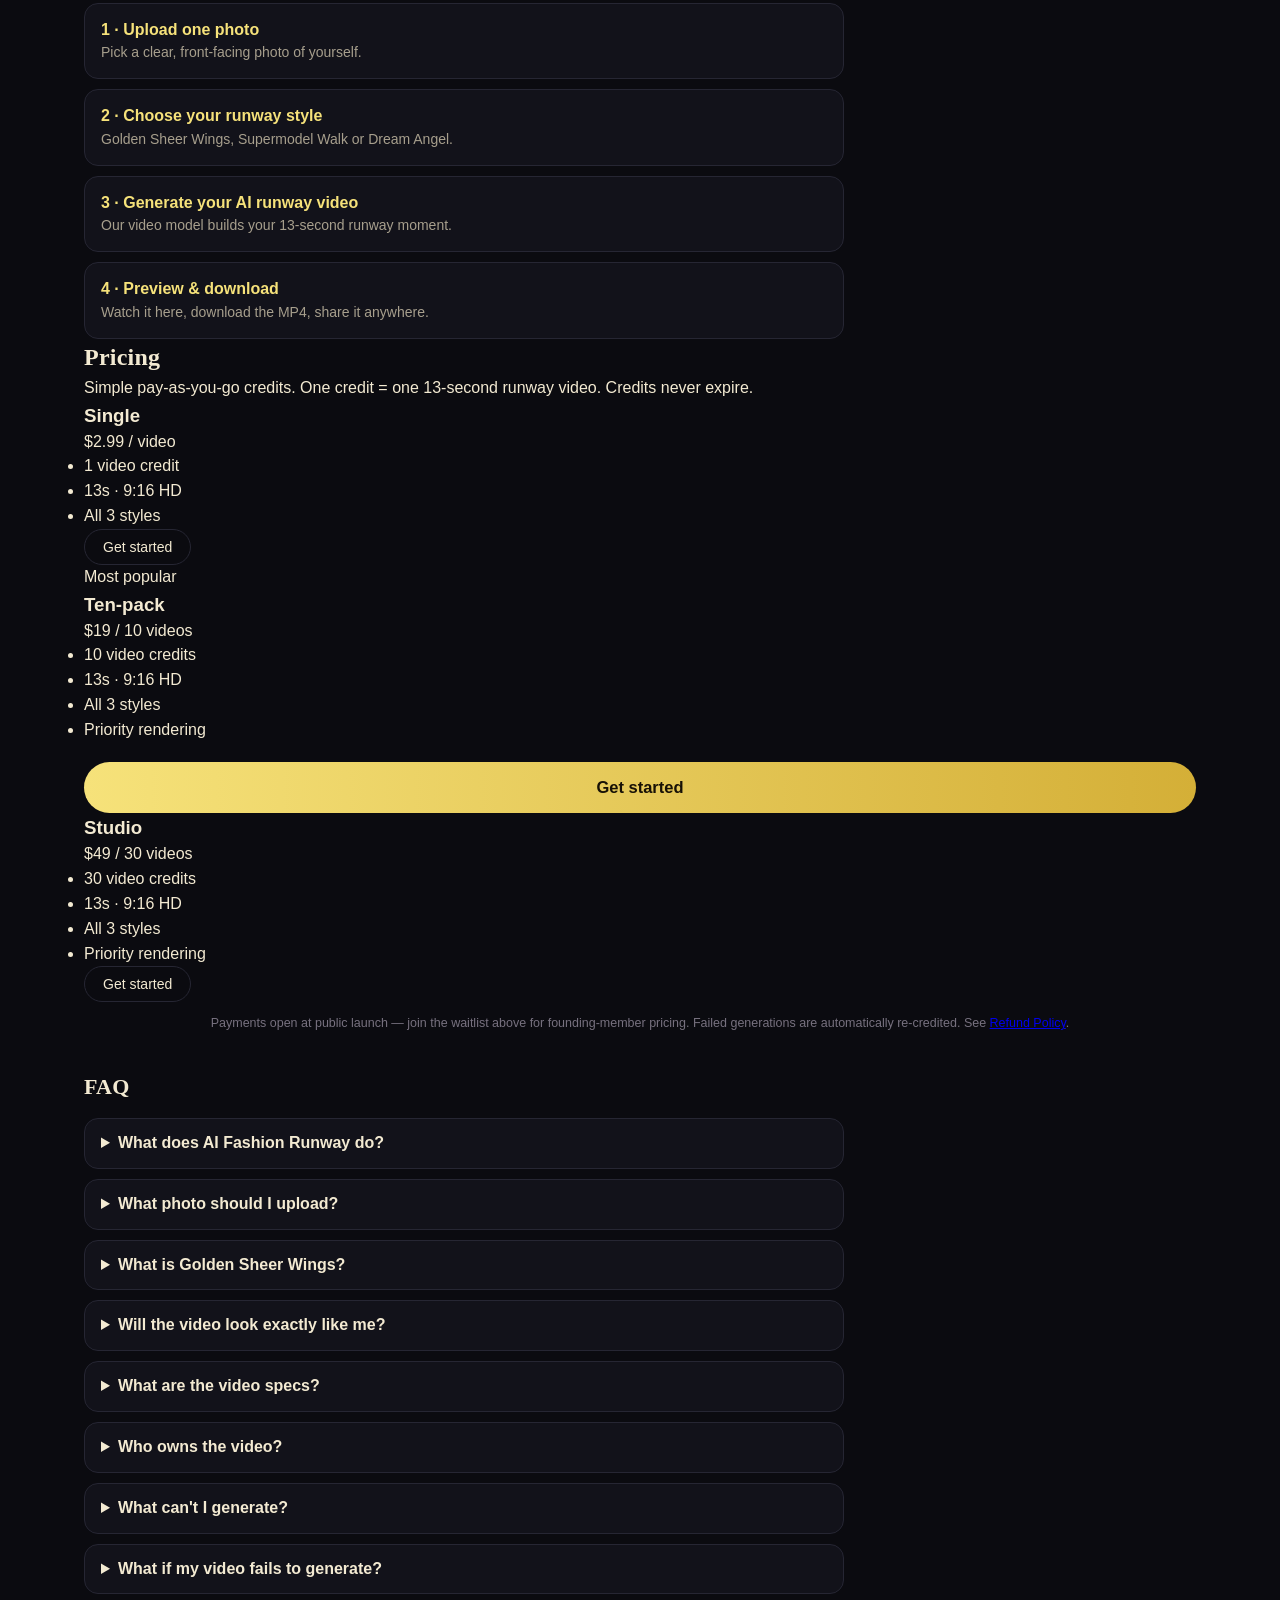
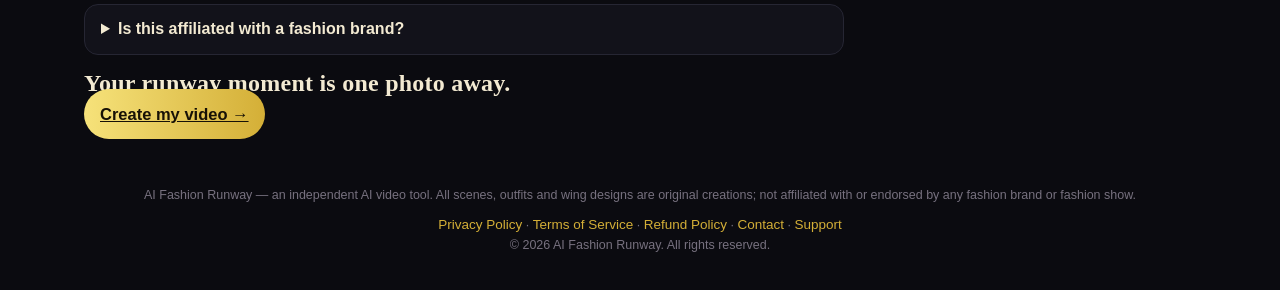
==== commit 74869f81: "production site: remove demo copy, add pricing/support/refund/waitlist/contact APIs" ====
--- a/index.html
+++ b/index.html
@@ -3,219 +3,267 @@
 <head>
 <meta charset="UTF-8">
 <meta name="viewport" content="width=device-width, initial-scale=1.0, viewport-fit=cover">
-<title>AI Fashion Runway Video Generator — Turn Your Photo into a Runway Video</title>
-<meta name="description" content="Upload one photo and star in your own couture runway show. Our AI turns your picture into a 13-second vertical fashion runway video — golden sheer wings, supermodel walk or dream angel. Free demo preview.">
+<title>AI Fashion Runway — Turn Your Photo Into an AI Runway Video</title>
+<meta name="description" content="Upload one photo and star in your own AI couture runway video. Choose from three signature runway styles — Golden Sheer Wings, Supermodel Walk, Dream Angel. 13-second vertical video, ready for TikTok & Reels.">
+<!-- PRODUCTION: switch canonical/OG to https://runway.ventlane.com/ once the subdomain is attached -->
 <link rel="canonical" href="https://ai-fashion-runway.pages.dev/">
-<!-- LAUNCH: remove the noindex below when live generation ships -->
+<!-- LAUNCH: remove the noindex below at public launch -->
 <meta name="robots" content="noindex, nofollow">
 <meta property="og:type" content="website">
 <meta property="og:site_name" content="AI Fashion Runway">
-<meta property="og:title" content="AI Fashion Runway Video Generator">
+<meta property="og:title" content="AI Fashion Runway — Turn Your Photo Into an AI Runway Video">
 <meta property="og:description" content="Upload one photo. Walk the runway like a supermodel. A 13-second AI fashion video, ready for TikTok & Reels.">
 <meta property="og:url" content="https://ai-fashion-runway.pages.dev/">
 <meta property="og:image" content="https://ai-fashion-runway.pages.dev/og.png">
 <meta name="twitter:card" content="summary_large_image">
-<meta name="twitter:title" content="AI Fashion Runway Video Generator">
-<meta name="twitter:description" content="Upload one photo → your own couture runway video. Golden wings, supermodel walk, dream angel.">
+<meta name="twitter:title" content="AI Fashion Runway — Turn Your Photo Into an AI Runway Video">
+<meta name="twitter:description" content="Upload one photo → your own couture runway video. Golden Sheer Wings, Supermodel Walk, Dream Angel.">
 <meta name="twitter:image" content="https://ai-fashion-runway.pages.dev/og.png">
 <link rel="icon" href="/favicon.svg" type="image/svg+xml">
 <link rel="stylesheet" href="/styles.css">
 <script type="application/ld+json">
-{"@context":"https://schema.org","@type":"WebApplication","name":"AI Fashion Runway Video Generator","applicationCategory":"MultimediaApplication","operatingSystem":"Web","description":"Turn a single photo into a 13-second AI fashion runway video with original couture scenes.","offers":{"@type":"Offer","price":"0","priceCurrency":"USD"}}
+{"@context":"https://schema.org","@type":"WebApplication","name":"AI Fashion Runway","applicationCategory":"MultimediaApplication","operatingSystem":"Web","description":"Turn a single photo into a 13-second AI fashion runway video with three signature couture styles.","offers":{"@type":"Offer","price":"0","priceCurrency":"USD","description":"Early access — pricing announced at public launch"}}
 </script>
 </head>
 <body>
 
-<div class="demo-banner" role="note">
-  <strong>DEMO PREVIEW</strong> — Live AI generation is not connected yet. This demo shows the full experience; no real video is generated and nothing is uploaded.
-</div>
-
 <header class="site-header">
-  <div class="logo">✦ AI FASHION <span>RUNWAY</span></div>
-  <span class="demo-pill">Demo</span>
+  <a class="logo" href="/">✦ AI FASHION <span>RUNWAY</span></a>
+  <nav class="main-nav">
+    <a href="#how">How it works</a>
+    <a href="#examples" id="navExamples" hidden>Examples</a>
+    <a href="#pricing">Pricing</a>
+    <a href="#faq">FAQ</a>
+    <a href="/support/">Support</a>
+  </nav>
+  <a class="nav-cta" href="#app">Create video</a>
 </header>
 
 <main>
-  <!-- ============ SCREEN 1 : HERO + UPLOAD ============ -->
-    <div class="hero">
-      <div class="hero-grid">
-        <div class="hero-copy">
-          <p class="eyebrow">AI FASHION VIDEO STUDIO</p>
-          <h1>Turn Your Photo Into an AI Runway Video</h1>
-          <p class="visual-tag">Walk the Runway. <em>From One Photo.</em></p>
-          <p class="sub">Upload one photo — star in your own AI fashion runway video.</p>
-
-          <label class="upload-card compact" id="uploadCard">
-            <input type="file" id="photoInput" accept="image/*" hidden>
-            <span class="upload-icon">⬆</span>
-            <span class="upload-text">
-              <span class="upload-title" id="uploadTitle">Upload your photo</span>
-              <span class="upload-hint">Front-facing, face uncovered, good light.<br>Stays on your device in this demo.</span>
-            </span>
-            <span class="upload-btn">Choose</span>
-          </label>
-
-          <div class="hero-templates" role="group" aria-label="Choose your scene">
-            <button type="button" class="hpill selected" data-template="golden-sheer-wings">Golden Sheer Wings</button>
-            <button type="button" class="hpill" data-template="supermodel-walk">Supermodel Walk</button>
-            <button type="button" class="hpill" data-template="dream-angel">Dream Angel</button>
-          </div>
-
-          <button class="cta" id="heroCta" type="button">Create my runway video →</button>
-          <p class="fineprint">Demo preview — nothing is generated or uploaded yet. Live generation coming soon.</p>
+  <!-- ============ HERO ============ -->
+  <section class="hero">
+    <div class="hero-grid">
+      <div class="hero-copy">
+        <p class="eyebrow">AI FASHION VIDEO STUDIO</p>
+        <h1>Turn Your Photo Into an AI Runway Video</h1>
+        <p class="visual-tag">Walk the Runway. <em>From One Photo.</em></p>
+        <p class="sub">Upload one photo — star in your own 13-second AI couture runway film. Three signature styles, vertical video ready for TikTok &amp; Reels.</p>
+
+        <label class="upload-card compact" id="uploadCard">
+          <input type="file" id="photoInput" accept="image/*" hidden>
+          <span class="upload-icon">⬆</span>
+          <span class="upload-text">
+            <span class="upload-title" id="uploadTitle">Upload one photo</span>
+            <span class="upload-hint">Front-facing, face uncovered, good light works best.</span>
+          </span>
+          <span class="upload-btn">Choose</span>
+        </label>
+
+        <div class="hero-templates" role="group" aria-label="Choose your runway style">
+          <button type="button" class="hpill selected" data-template="golden-sheer-wings">Golden Sheer Wings</button>
+          <button type="button" class="hpill" data-template="supermodel-walk">Supermodel Walk</button>
+          <button type="button" class="hpill" data-template="dream-angel">Dream Angel</button>
         </div>
 
-        <figure class="hero-visual">
-          <span class="concept-badge">Concept Preview</span>
-          <svg viewBox="0 0 320 210" class="hero-svg" aria-hidden="true">
-            <defs>
-              <linearGradient id="gold" x1="0" y1="0" x2="1" y2="1">
-                <stop offset="0" stop-color="#f6e27a"/><stop offset=".5" stop-color="#d4af37"/><stop offset="1" stop-color="#9a7418"/>
-              </linearGradient>
-              <radialGradient id="glow" cx=".5" cy=".35" r=".8">
-                <stop offset="0" stop-color="#3a2f10"/><stop offset="1" stop-color="#0b0b10"/>
-              </radialGradient>
-            </defs>
-            <rect width="320" height="210" fill="url(#glow)"/>
-            <g fill="none" stroke="#2c2c38" stroke-width="1">
-              <path d="M160 210 L96 96 M160 210 L224 96 M160 210 L60 96 M160 210 L260 96"/>
-            </g>
-            <g opacity=".55" fill="url(#gold)">
-              <path d="M154 80 C104 30 58 18 22 30 C64 44 96 66 116 104 C92 78 60 66 34 70 C76 86 112 112 136 148 C142 118 148 94 154 80 Z"/>
-              <path d="M166 80 C216 30 262 18 298 30 C256 44 224 66 204 104 C228 78 260 66 286 70 C244 86 208 112 184 148 C178 118 172 94 166 80 Z"/>
-            </g>
-            <g opacity=".3" fill="#f6e27a">
-              <path d="M154 86 C116 46 78 34 46 40 C82 54 108 74 124 106 C104 86 78 76 56 78 C92 92 120 114 138 144 C142 120 148 100 154 86 Z"/>
-              <path d="M166 86 C204 46 242 34 274 40 C238 54 212 74 196 106 C216 86 242 76 264 78 C228 92 200 114 182 144 C178 120 172 100 166 86 Z"/>
-            </g>
-            <g fill="none" stroke="#f6e27a" stroke-width="1" opacity=".7">
-              <path d="M152 84 C110 44 70 30 40 34"/>
-              <path d="M168 84 C210 44 250 30 280 34"/>
-            </g>
-            <g fill="#f3ead2">
-              <ellipse cx="160" cy="66" rx="9" ry="11"/>
-              <path d="M160 74 C150 92 148 118 152 148 L150 196 L158 196 L160 156 L162 196 L170 196 L168 148 C172 118 170 92 160 74 Z"/>
-            </g>
-            <g fill="#f6e27a"><circle cx="40" cy="26" r="1.6"/><circle cx="282" cy="20" r="1.6"/><circle cx="240" cy="52" r="1.3"/><circle cx="78" cy="58" r="1.3"/><circle cx="160" cy="14" r="1.5"/></g>
-          </svg>
-          <figcaption><strong>Golden Sheer Wings</strong> — our signature scene: translucent golden silk wings with stage light shining through the flowing fabric. Not feather wings. Abstract concept art — the finished videos are rendered by the AI model.</figcaption>
-        </figure>
-      </div>
-
-      <ul class="trust">
-        <li>✦ 13-second vertical video (9:16, 720p)</li>
-        <li>✦ 3 original couture templates</li>
-        <li>✦ Made for TikTok &amp; Instagram Reels</li>
-      </ul>
-
+        <button class="cta" id="heroCta" type="button">Create my runway video →</button>
+        <p class="fineprint">Free during early access. No account needed.</p>
+      </div>
+
+      <div class="hero-visual">
+        <p class="styles-label">Three signature runway styles</p>
+        <div class="style-cards">
+          <button type="button" class="style-card selected" data-template="golden-sheer-wings">
+            <span class="style-art"><svg viewBox="0 0 60 60" aria-hidden="true"><g opacity=".6" fill="#e9c860"><path d="M28 20 C14 6 4 4 1 6 C12 12 19 21 23 34 C15 25 6 22 1 24 C12 30 21 39 25 50 C27 37 27 27 28 20Z"/><path d="M32 20 C46 6 56 4 59 6 C48 12 41 21 37 34 C45 25 54 22 59 24 C48 30 39 39 35 50 C33 37 33 27 32 20Z"/></g><ellipse cx="30" cy="16" rx="4.5" ry="5.5" fill="#f3ead2"/><path d="M30 21 C26 30 25 42 27 54 L29.5 54 L30 40 L30.5 54 L33 54 C35 42 34 30 30 21Z" fill="#f3ead2"/></svg></span>
+            <span class="style-name">Golden Sheer Wings</span>
+            <span class="style-desc">Translucent golden silk wings, light shining through</span>
+          </button>
+          <button type="button" class="style-card" data-template="supermodel-walk">
+            <span class="style-art style-black"><svg viewBox="0 0 60 60" aria-hidden="true"><ellipse cx="30" cy="14" rx="5" ry="6" fill="#f3ead2"/><path d="M30 19 C25 30 24 44 26 56 L29 56 L30 40 L31 56 L34 56 C36 44 35 30 30 19Z" fill="#e8e2d2"/></svg></span>
+            <span class="style-name">Supermodel Walk</span>
+            <span class="style-desc">Black couture gown under the spotlight</span>
+          </button>
+          <button type="button" class="style-card" data-template="dream-angel">
+            <span class="style-art style-pink"><svg viewBox="0 0 60 60" aria-hidden="true"><path d="M28 22 C16 8 6 6 2 8 C12 14 18 22 22 34 C14 26 6 24 2 26 C12 32 20 40 24 50 C26 38 27 28 28 22Z" fill="#f2a7c3"/><path d="M32 22 C44 8 54 6 58 8 C48 14 42 22 38 34 C46 26 54 24 58 26 C48 32 40 36 50 C34 38 33 28 32 22Z" fill="#f2a7c3"/><ellipse cx="30" cy="16" rx="4.5" ry="5.5" fill="#fdf3f6"/><path d="M30 21 C26 30 25 42 27 54 L29.5 54 L30 40 L30.5 54 L33 54 C35 42 34 30 30 21Z" fill="#fdf3f6"/></svg></span>
+            <span class="style-name">Dream Angel</span>
+            <span class="style-desc">Blush-pink wings in soft dreamy light</span>
+          </button>
+        </div>
+      </div>
+    </div>
+
+    <ul class="trust">
+      <li>✦ 13-second vertical video (9:16, 720p)</li>
+      <li>✦ 3 original runway styles</li>
+      <li>✦ Made for TikTok &amp; Instagram Reels</li>
+    </ul>
+  </section>
+
+  <!-- ============ APP : 4-STEP FLOW ============ -->
+  <section id="app" class="app-section">
+    <div id="screen-upload" class="screen active">
       <div class="photo-tips">
-        <h3>Photo tips</h3>
+        <h3>Tips for better results</h3>
         <ul>
           <li>Front-facing, face uncovered — no sunglasses, hair away from the face</li>
           <li>Half-body or full-body shots give the most natural walk</li>
           <li>Even lighting, no heavy beauty filters</li>
           <li>Only upload your own photo or one you have permission to use</li>
         </ul>
-        <h3>Demo limits</h3>
-        <ul>
-          <li>This preview does not generate videos yet — live generation launches soon</li>
-          <li>Launch spec: one 13-second video per run, 720p vertical</li>
-          <li>AI recreates your motion; likeness is close but not a perfect replica</li>
-        </ul>
-      </div>
-    </div>
-
-    <section class="how">
-      <h2>How it works</h2>
-      <ol class="steps">
-        <li><strong>Upload</strong><span>Pick one clear photo of yourself.</span></li>
-        <li><strong>Choose a scene</strong><span>Golden Sheer Wings, Supermodel Walk or Dream Angel.</span></li>
-        <li><strong>Walk</strong><span>AI builds your runway moment — download &amp; share.</span></li>
-      </ol>
-    </section>
-
-    <section class="faq">
-      <h2>FAQ</h2>
-      <details><summary>What photo should I upload?</summary><p>A front-facing photo with your face uncovered and even lighting. Half-body or full-body shots give the most natural runway walk.</p></details>
-      <details><summary>What is Golden Sheer Wings?</summary><p>Our signature scene: enormous <strong>translucent golden silk wings</strong> — sheer flowing fabric that billows like silk in the wind, with stage light shining through. They are not feather wings. Because translucent fabric is harder for video models to render cleanly, this template is still being tested for motion quality.</p></details>
-      <details><summary>Will the video look exactly like me?</summary><p>Close, not perfect. The AI keeps your face and hairstyle from the photo and animates a runway walk around them — think of it as a stylized version of you, not a replica.</p></details>
-      <details><summary>What can't I upload?</summary><p>Photos of other people without their permission, group photos (the model can't know who to keep), and anything offensive or illegal. Live generation includes automated moderation.</p></details>
-      <details><summary>How long is the video?</summary><p>13 seconds, vertical 9:16 at 720p — sized for TikTok and Instagram Reels.</p></details>
-      <details><summary>Is this affiliated with a fashion brand?</summary><p>No. Every scene, outfit and wing design here is original. This is an independent AI tool and is not endorsed by any fashion house or fashion show.</p></details>
-      <details><summary>Is live generation available now?</summary><p>Not yet — this is a demo preview of the full experience. Live generation is being connected now; check back very soon.</p></details>
-    </section>
-  </section>
-
-  <!-- ============ SCREEN 2 : TEMPLATE SELECT ============ -->
-  <section id="screen-template" class="screen">
-    <button class="back-btn" data-goto="screen-upload">← Back</button>
-    <h2 class="screen-title">Choose your runway</h2>
-    <div class="photo-preview">
-      <img id="previewImg" alt="Your uploaded photo">
-      <span>Your photo</span>
-    </div>
-    <div class="templates" id="templateList">
-      <button class="tpl selected" data-template="golden-sheer-wings">
-        <span class="tpl-art tpl-gold"><svg viewBox="0 0 60 60"><g opacity=".6" fill="#e9c860"><path d="M28 20 C14 6 4 4 1 6 C12 12 19 21 23 34 C15 25 6 22 1 24 C12 30 21 39 25 50 C27 37 27 27 28 20Z"/><path d="M32 20 C46 6 56 4 59 6 C48 12 41 21 37 34 C45 25 54 22 59 24 C48 30 39 39 35 50 C33 37 33 27 32 20Z"/></g><ellipse cx="30" cy="16" rx="4.5" ry="5.5" fill="#f3ead2"/><path d="M30 21 C26 30 25 42 27 54 L29.5 54 L30 40 L30.5 54 L33 54 C35 42 34 30 30 21Z" fill="#f3ead2"/></svg></span>
-        <span class="tpl-name">Golden Sheer Wings</span>
-        <span class="tpl-desc">Translucent golden silk wings · light pours through the flowing fabric</span>
-        <span class="tpl-meta">13s · 9:16 · Signature look</span>
-      </button>
-      <button class="tpl" data-template="supermodel-walk">
-        <span class="tpl-art tpl-black"><svg viewBox="0 0 60 60"><ellipse cx="30" cy="14" rx="5" ry="6" fill="#f3ead2"/><path d="M30 19 C25 30 24 44 26 56 L29 56 L30 40 L31 56 L34 56 C36 44 35 30 30 19Z" fill="#e8e2d2"/></svg></span>
-        <span class="tpl-name">Supermodel Walk</span>
-        <span class="tpl-desc">Black couture gown · classic spotlight runway</span>
-        <span class="tpl-meta">13s · 9:16 · Classic starter</span>
-      </button>
-      <button class="tpl" data-template="dream-angel">
-        <span class="tpl-art tpl-pink"><svg viewBox="0 0 60 60"><path d="M28 22 C16 8 6 6 2 8 C12 14 18 22 22 34 C14 26 6 24 2 26 C12 32 20 40 24 50 C26 38 27 28 28 22Z" fill="#f2a7c3"/><path d="M32 22 C44 8 54 6 58 8 C48 14 42 22 38 34 C46 26 54 24 58 26 C48 32 40 40 36 50 C34 38 33 28 32 22Z" fill="#f2a7c3"/><ellipse cx="30" cy="16" rx="4.5" ry="5.5" fill="#fdf3f6"/><path d="M30 21 C26 30 25 42 27 54 L29.5 54 L30 40 L30.5 54 L33 54 C35 42 34 30 30 21Z" fill="#fdf3f6"/></svg></span>
-        <span class="tpl-name">Dream Angel</span>
-        <span class="tpl-desc">Blush-pink wings · soft dreamy light</span>
-        <span class="tpl-meta">13s · 9:16 · Soft &amp; romantic</span>
-      </button>
-    </div>
-    <button class="cta" id="generateBtn">Generate my runway video</button>
-    <p class="fineprint">Demo mode: generation is simulated locally. No photo leaves your device, no video is created.</p>
-  </section>
-
-  <!-- ============ SCREEN 3 : WAITING ============ -->
-  <section id="screen-waiting" class="screen">
-    <span class="demo-pill big">DEMO</span>
-    <h2 class="screen-title">Building your runway moment…</h2>
-    <div class="progress-ring" aria-hidden="true"><div class="ring-bar" id="ringBar"></div><span id="ringPct">0%</span></div>
-    <ul class="gen-steps" id="genSteps">
-      <li data-step="0">Analyzing your photo</li>
-      <li data-step="1">Designing your couture look</li>
-      <li data-step="2">Choreographing the walk</li>
-      <li data-step="3">Rendering under the spotlights</li>
-    </ul>
-    <p class="fineprint">In live mode this takes about 1–4 minutes. This demo runs a shortened preview of the waiting experience.</p>
-  </section>
-
-  <!-- ============ SCREEN 4 : RESULT (DEMO) ============ -->
-  <section id="screen-result" class="screen">
-    <span class="demo-pill big">DEMO RESULT</span>
-    <h2 class="screen-title">Your runway video will appear here</h2>
-    <div class="result-frame">
-      <img id="resultPhoto" alt="">
-      <div class="result-overlay">
-        <p class="result-badge">LIVE GENERATION NOT CONNECTED YET</p>
-        <p>This screen is a design demo. When live generation launches, your finished 13-second runway video will play here — starring you, in the <strong id="resultTplName">Golden Sheer Wings</strong> scene.</p>
-      </div>
-    </div>
-    <button class="cta disabled" disabled>Download video — available at launch</button>
-    <button class="ghost-btn" data-goto="screen-template">Try another template</button>
-    <button class="ghost-btn" data-goto="screen-upload">Start over</button>
-    <p class="fineprint">Nothing was generated, uploaded or stored. Demo only.</p>
+      </div>
+      <button class="cta" id="startBtn" type="button">Start — choose your style →</button>
+    </div>
+
+    <div id="screen-template" class="screen">
+      <button class="back-btn" data-goto="screen-upload">← Back</button>
+      <h2 class="screen-title">Choose your runway style</h2>
+      <div class="photo-preview">
+        <img id="previewImg" alt="Your uploaded photo">
+        <span>Your photo</span>
+      </div>
+      <div class="templates" id="templateList">
+        <button class="tpl selected" data-template="golden-sheer-wings">
+          <span class="tpl-art tpl-gold"><svg viewBox="0 0 60 60" aria-hidden="true"><g opacity=".6" fill="#e9c860"><path d="M28 20 C14 6 4 4 1 6 C12 12 19 21 23 34 C15 25 6 22 1 24 C12 30 21 39 25 50 C27 37 27 27 28 20Z"/><path d="M32 20 C46 6 56 4 59 6 C48 12 41 21 37 34 C45 25 54 22 59 24 C48 30 39 39 35 50 C33 37 33 27 32 20Z"/></g><ellipse cx="30" cy="16" rx="4.5" ry="5.5" fill="#f3ead2"/><path d="M30 21 C26 30 25 42 27 54 L29.5 54 L30 40 L30.5 54 L33 54 C35 42 34 30 30 21Z" fill="#f3ead2"/></svg></span>
+          <span class="tpl-name">Golden Sheer Wings</span>
+          <span class="tpl-desc">Translucent golden silk wings · light pours through the flowing fabric</span>
+          <span class="tpl-meta">13s · 9:16 · Signature look</span>
+        </button>
+        <button class="tpl" data-template="supermodel-walk">
+          <span class="tpl-art tpl-black"><svg viewBox="0 0 60 60" aria-hidden="true"><ellipse cx="30" cy="14" rx="5" ry="6" fill="#f3ead2"/><path d="M30 19 C25 30 24 44 26 56 L29 56 L30 40 L31 56 L34 56 C36 44 35 30 30 19Z" fill="#e8e2d2"/></svg></span>
+          <span class="tpl-name">Supermodel Walk</span>
+          <span class="tpl-desc">Black couture gown · classic spotlight runway</span>
+          <span class="tpl-meta">13s · 9:16 · Classic starter</span>
+        </button>
+        <button class="tpl" data-template="dream-angel">
+          <span class="tpl-art tpl-pink"><svg viewBox="0 0 60 60" aria-hidden="true"><path d="M28 22 C16 8 6 6 2 8 C12 14 18 22 22 34 C14 26 6 24 2 26 C12 32 20 40 24 50 C26 38 27 28 28 22Z" fill="#f2a7c3"/><path d="M32 22 C44 8 54 6 58 8 C48 14 42 22 38 34 C46 26 54 24 58 26 C48 32 40 36 50 C34 38 33 28 32 22Z" fill="#f2a7c3"/><ellipse cx="30" cy="16" rx="4.5" ry="5.5" fill="#fdf3f6"/><path d="M30 21 C26 30 25 42 27 54 L29.5 54 L30 40 L30.5 54 L33 54 C35 42 34 30 30 21Z" fill="#fdf3f6"/></svg></span>
+          <span class="tpl-name">Dream Angel</span>
+          <span class="tpl-desc">Blush-pink wings · soft dreamy light</span>
+          <span class="tpl-meta">13s · 9:16 · Soft &amp; romantic</span>
+        </button>
+      </div>
+      <button class="cta" id="generateBtn">Generate my runway video</button>
+      <p class="fineprint">By generating you agree to our <a href="/terms/">Terms of Service</a>. Your photo is processed to create your video — see <a href="/privacy/">Privacy Policy</a>.</p>
+    </div>
+
+    <div id="screen-waiting" class="screen">
+      <h2 class="screen-title">Building your runway moment…</h2>
+      <div class="progress-ring" aria-hidden="true"><div class="ring-bar" id="ringBar"></div><span id="ringPct">0%</span></div>
+      <ul class="gen-steps" id="genSteps">
+        <li data-step="0">Analyzing your photo</li>
+        <li data-step="1">Designing your couture look</li>
+        <li data-step="2">Choreographing the walk</li>
+        <li data-step="3">Rendering under the spotlights</li>
+      </ul>
+      <p class="fineprint" id="waitNote">This usually takes 1–4 minutes. You can keep this tab open.</p>
+    </div>
+
+    <div id="screen-result" class="screen">
+      <h2 class="screen-title">Your runway video is ready</h2>
+      <div class="result-frame">
+        <video id="resultVideo" controls playsinline preload="metadata" hidden></video>
+        <img id="resultPhoto" alt="">
+        <div class="result-overlay" id="resultOverlay" hidden>
+          <p class="result-badge">GENERATION FAILED</p>
+          <p id="resultError">Something went wrong while rendering your video. Your credit has been returned — please try again or <a href="/support/">contact support</a>.</p>
+        </div>
+      </div>
+      <button class="cta" id="downloadBtn">Download video</button>
+      <div class="result-actions">
+        <button class="ghost-btn" data-goto="screen-template">Try another style</button>
+        <button class="ghost-btn" data-goto="screen-upload">Start over</button>
+      </div>
+      <p class="fineprint">MP4 · 13s · 9:16 · yours to share anywhere.</p>
+    </div>
+
+    <div id="screen-waitlist" class="screen">
+      <h2 class="screen-title">You're on the early-access list</h2>
+      <p class="waitlist-copy">Generation is rolling out to waitlist members first. Leave your email and we'll notify you the moment your spot opens — free during early access.</p>
+      <form id="waitlistForm" class="form-card">
+        <label>Email<input type="email" id="waitlistEmail" required placeholder="you@example.com" autocomplete="email"></label>
+        <button class="cta" type="submit">Notify me</button>
+        <p class="form-msg" id="waitlistMsg" role="status"></p>
+      </form>
+      <p class="fineprint">One email per person. Unsubscribe anytime. See <a href="/privacy/">Privacy Policy</a>.</p>
+    </div>
+
+    <div id="screen-waitlist-done" class="screen">
+      <h2 class="screen-title">You're in ✓</h2>
+      <p class="waitlist-copy">We'll email you as soon as generation opens for you. Meanwhile, pick your favorite style above so you're ready.</p>
+      <button class="ghost-btn" data-goto="screen-template">Back to styles</button>
+    </div>
+  </section>
+
+  <!-- ============ EXAMPLES ============ -->
+  <section id="examples" class="examples" hidden>
+    <h2>Video examples</h2>
+    <p class="section-sub">Real videos generated by AI Fashion Runway — no stock footage, no mockups.</p>
+    <div class="example-grid" id="exampleGrid"></div>
+  </section>
+
+  <!-- ============ HOW IT WORKS ============ -->
+  <section id="how" class="how">
+    <h2>How it works</h2>
+    <ol class="steps">
+      <li><strong>1 · Upload one photo</strong><span>Pick a clear, front-facing photo of yourself.</span></li>
+      <li><strong>2 · Choose your runway style</strong><span>Golden Sheer Wings, Supermodel Walk or Dream Angel.</span></li>
+      <li><strong>3 · Generate your AI runway video</strong><span>Our video model builds your 13-second runway moment.</span></li>
+      <li><strong>4 · Preview &amp; download</strong><span>Watch it here, download the MP4, share it anywhere.</span></li>
+    </ol>
+  </section>
+
+  <!-- ============ PRICING ============ -->
+  <section id="pricing" class="pricing">
+    <h2>Pricing</h2>
+    <p class="section-sub">Simple pay-as-you-go credits. One credit = one 13-second runway video. Credits never expire.</p>
+    <div class="price-grid" id="priceGrid">
+      <div class="price-card">
+        <h3>Single</h3>
+        <p class="price"><span class="amount" data-price="single">$2.99</span><span class="per"> / video</span></p>
+        <ul><li>1 video credit</li><li>13s · 9:16 HD</li><li>All 3 styles</li></ul>
+        <button class="ghost-btn price-cta" data-plan="single">Get started</button>
+      </div>
+      <div class="price-card featured">
+        <p class="flag">Most popular</p>
+        <h3>Ten-pack</h3>
+        <p class="price"><span class="amount" data-price="tenpack">$19</span><span class="per"> / 10 videos</span></p>
+        <ul><li>10 video credits</li><li>13s · 9:16 HD</li><li>All 3 styles</li><li>Priority rendering</li></ul>
+        <button class="cta price-cta" data-plan="tenpack">Get started</button>
+      </div>
+      <div class="price-card">
+        <h3>Studio</h3>
+        <p class="price"><span class="amount" data-price="studio">$49</span><span class="per"> / 30 videos</span></p>
+        <ul><li>30 video credits</li><li>13s · 9:16 HD</li><li>All 3 styles</li><li>Priority rendering</li></ul>
+        <button class="ghost-btn price-cta" data-plan="studio">Get started</button>
+      </div>
+    </div>
+    <p class="fineprint">Payments open at public launch — join the waitlist above for founding-member pricing. Failed generations are automatically re-credited. See <a href="/refund/">Refund Policy</a>.</p>
+  </section>
+
+  <!-- ============ FAQ ============ -->
+  <section id="faq" class="faq">
+    <h2>FAQ</h2>
+    <details><summary>What does AI Fashion Runway do?</summary><p>It turns one photo of you into a 13-second vertical AI video of you walking a couture runway — in one of three signature styles. You get an MP4 ready for TikTok and Instagram Reels.</p></details>
+    <details><summary>What photo should I upload?</summary><p>A front-facing photo with your face uncovered and even lighting. Half-body or full-body shots give the most natural runway walk. Only upload your own photo or one you have permission to use.</p></details>
+    <details><summary>What is Golden Sheer Wings?</summary><p>Our signature style: enormous <strong>translucent golden silk wings</strong> — sheer flowing fabric with stage light shining through. They are not feather wings.</p></details>
+    <details><summary>Will the video look exactly like me?</summary><p>Close, not perfect. The AI keeps your face and hairstyle from the photo and animates a runway walk around them — a stylized version of you, not a replica.</p></details>
+    <details><summary>What are the video specs?</summary><p>13 seconds, vertical 9:16, 720p HD, MP4 download.</p></details>
+    <details><summary>Who owns the video?</summary><p>You do. Your video is yours to post anywhere. Where platforms require it (e.g. TikTok's AI-generated content label), please tag it as AI-generated.</p></details>
+    <details><summary>What can't I generate?</summary><p>Photos of other people without their permission, group photos, photos of minors, and anything illegal, hateful or sexually explicit. Generations are screened by automated moderation; rejected requests are not charged.</p></details>
+    <details><summary>What if my video fails to generate?</summary><p>Failed generations are automatically re-credited — you never pay for a video you didn't get. If a payment issue comes up, see our <a href="/refund/">Refund Policy</a> or <a href="/support/">contact support</a>.</p></details>
+    <details><summary>Is this affiliated with a fashion brand?</summary><p>No. Every scene, outfit and wing design is original. This is an independent AI tool, not endorsed by any fashion house or fashion show.</p></details>
+  </section>
+
+  <section class="final-cta">
+    <h2>Your runway moment is one photo away.</h2>
+    <a class="cta" href="#app">Create my video →</a>
   </section>
 </main>
 
 <footer class="site-footer">
   <p>AI Fashion Runway — an independent AI video tool. All scenes, outfits and wing designs are original creations; not affiliated with or endorsed by any fashion brand or fashion show.</p>
-  <p class="demo-note">Demo preview build — live generation coming soon.</p>
   <nav class="legal-links">
-    <a href="/privacy/">Privacy Policy</a> · <a href="/terms/">Terms of Use</a> · <a href="/contact/">Contact</a>
+    <a href="/privacy/">Privacy Policy</a> · <a href="/terms/">Terms of Service</a> · <a href="/refund/">Refund Policy</a> · <a href="/contact/">Contact</a> · <a href="/support/">Support</a>
   </nav>
+  <p class="copyright">© 2026 AI Fashion Runway. All rights reserved.</p>
 </footer>
 
 <script src="/app.js"></script>
--- a/styles.css
+++ b/styles.css
@@ -12,7 +12,7 @@
   font-family:-apple-system,BlinkMacSystemFont,"Segoe UI",Roboto,"Helvetica Neue",Arial,sans-serif;
   line-height:1.55; min-height:100vh;
 }
-main{max-width:480px;margin:0 auto;padding:0 18px 40px}
+main{max-width:1160px;margin:0 auto;padding:0 24px 48px}
 h1,h2{font-family:Georgia,"Times New Roman",serif;font-weight:600;letter-spacing:.01em}
 
 /* demo chrome */
@@ -21,7 +21,7 @@
   font-size:12.5px; text-align:center; padding:8px 12px; font-weight:600;
 }
 .site-header{
-  max-width:480px;margin:0 auto;padding:16px 18px 4px;
+  max-width:1160px;margin:0 auto;padding:16px 24px 4px;
   display:flex;justify-content:space-between;align-items:center;
 }
 .logo{font-family:Georgia,serif;letter-spacing:.22em;font-size:14px}
@@ -35,36 +35,62 @@
 /* screens */
 .screen{display:none;padding-top:14px}
 .screen.active{display:block;animation:fade .35s ease}
+#screen-template,#screen-waiting,#screen-result{max-width:600px;margin-left:auto;margin-right:auto}
 @keyframes fade{from{opacity:0;transform:translateY(6px)}to{opacity:1;transform:none}}
 
 /* hero */
-.eyebrow{letter-spacing:.3em;font-size:11px;color:var(--gold);text-align:center;font-weight:700}
-.hero h1{font-size:34px;line-height:1.15;text-align:center;margin:12px 0 6px}
+.eyebrow{letter-spacing:.3em;font-size:11px;color:var(--gold);font-weight:700}
+.hero{padding-top:18px}
+.hero-grid{display:grid;grid-template-columns:minmax(0,1fr);gap:28px;align-items:center}
+.hero-copy{min-width:0}
+.hero h1{font-size:clamp(30px,3.6vw,42px);line-height:1.12;margin:12px 0 6px}
 .visual-tag{
-  font-family:Georgia,serif;font-style:italic;text-align:center;font-size:21px;margin-bottom:12px;
+  font-family:Georgia,serif;font-style:italic;font-size:21px;margin-bottom:12px;
   background:linear-gradient(90deg,var(--gold2),var(--gold));-webkit-background-clip:text;background-clip:text;color:transparent;
 }
 .visual-tag em{font-style:italic}
-.sub{text-align:center;color:var(--muted);font-size:16px;max-width:36ch;margin:0 auto}
-.hero-art{margin:22px 0 6px}
-.hero-svg{width:100%;height:auto;border-radius:var(--radius);border:1px solid var(--line);display:block}
-.hero-art-cap{text-align:center;color:var(--muted);font-size:12.5px;margin-top:8px}
+.sub{color:var(--muted);font-size:16.5px;max-width:44ch}
+
+.hero-visual{position:relative;margin:0;min-width:0}
+.hero-svg{width:100%;height:auto;max-height:440px;border-radius:var(--radius);border:1px solid var(--line);display:block;object-fit:cover}
+.hero-visual figcaption{color:var(--muted);font-size:12.5px;margin-top:8px}
+.hero-visual figcaption strong{color:var(--gold2)}
+.concept-badge{
+  position:absolute;top:12px;left:12px;z-index:2;
+  background:rgba(11,11,16,.82);border:1px solid var(--gold);color:var(--gold2);
+  font-size:11px;letter-spacing:.16em;font-weight:800;border-radius:999px;padding:5px 12px;
+}
 
 .upload-card{
   display:flex;flex-direction:column;align-items:center;gap:6px;text-align:center;
   background:var(--card);border:1.5px dashed #4a4225;border-radius:var(--radius);
   padding:26px 20px;margin-top:20px;cursor:pointer;transition:border-color .2s,transform .1s;
 }
+.upload-card.compact{
+  flex-direction:row;text-align:left;gap:14px;padding:14px 16px;margin-top:22px;align-items:center;
+}
+.upload-card.compact .upload-text{flex:1;min-width:0;display:flex;flex-direction:column;gap:2px}
+.upload-card.compact .upload-btn{margin-top:0;flex-shrink:0;padding:11px 20px}
 .upload-card:active{transform:scale(.99)}
 .upload-card:hover{border-color:var(--gold)}
 .upload-icon{font-size:26px;color:var(--gold)}
+.upload-card.compact .upload-icon{font-size:22px}
 .upload-title{font-size:18px;font-weight:700}
 .upload-hint{color:var(--muted);font-size:13.5px}
 .upload-btn{
   margin-top:10px;background:linear-gradient(90deg,var(--gold2),var(--gold));color:#171106;
-  font-weight:800;padding:12px 26px;border-radius:999px;font-size:15px;
-}
-.trust{list-style:none;display:flex;flex-direction:column;gap:6px;margin:20px 4px 0;color:var(--ivory);font-size:14.5px}
+  font-weight:800;padding:12px 26px;border-radius:999px;font-size:15px;white-space:nowrap;
+}
+
+.hero-templates{display:flex;flex-wrap:wrap;gap:8px;margin-top:16px}
+.hpill{
+  background:var(--bg2);border:1px solid var(--line);color:var(--muted);border-radius:999px;
+  padding:10px 16px;font-size:13.5px;cursor:pointer;min-height:44px;
+}
+.hpill.selected{border-color:var(--gold);color:var(--gold2);box-shadow:0 0 0 1px var(--gold) inset}
+.hero-copy .cta{margin-top:16px}
+.hero-copy .fineprint{text-align:left}
+.trust{list-style:none;display:flex;flex-direction:column;gap:6px;margin:26px 4px 0;color:var(--ivory);font-size:14.5px}
 .trust li{color:#d9d2bd}
 
 .photo-tips{margin-top:22px;text-align:left}
@@ -159,7 +185,27 @@
 .result-badge{color:var(--gold2);font-weight:800;letter-spacing:.08em;font-size:12.5px;margin-bottom:6px}
 #screen-result .ghost-btn{width:100%;margin-top:10px;padding:13px}
 
-.site-footer{max-width:480px;margin:0 auto;padding:10px 18px 34px;color:#77717f;font-size:12.5px;text-align:center}
+.site-footer{max-width:1160px;margin:0 auto;padding:10px 24px 34px;color:#77717f;font-size:12.5px;text-align:center}
 .site-footer .demo-note{color:var(--gold);margin-top:6px}
 
-@media (min-width:520px){ .hero h1{font-size:46px} }
+.how,.faq{max-width:760px}
+.how{margin-top:44px}
+
+@media (min-width:1024px){
+  .hero{padding-top:34px}
+  .hero-grid{grid-template-columns:minmax(0,1.02fr) minmax(0,.98fr);gap:56px}
+  .hero-copy .fineprint{max-width:46ch}
+  .trust{flex-direction:row;flex-wrap:wrap;gap:10px 28px}
+  .photo-tips{display:grid;grid-template-columns:1fr 1fr;gap:0 40px;align-items:start}
+  .photo-tips h3:first-child{grid-column:1}
+}
+@media (max-width:1023.98px){
+  .hero-visual{max-width:560px}
+  .hero-svg{max-height:300px}
+}
+@media (max-width:480px){
+  main{padding:0 16px 40px}
+  .hero h1{font-size:31px}
+  .upload-card.compact{flex-wrap:wrap}
+  .upload-card.compact .upload-btn{width:100%;text-align:center}
+}
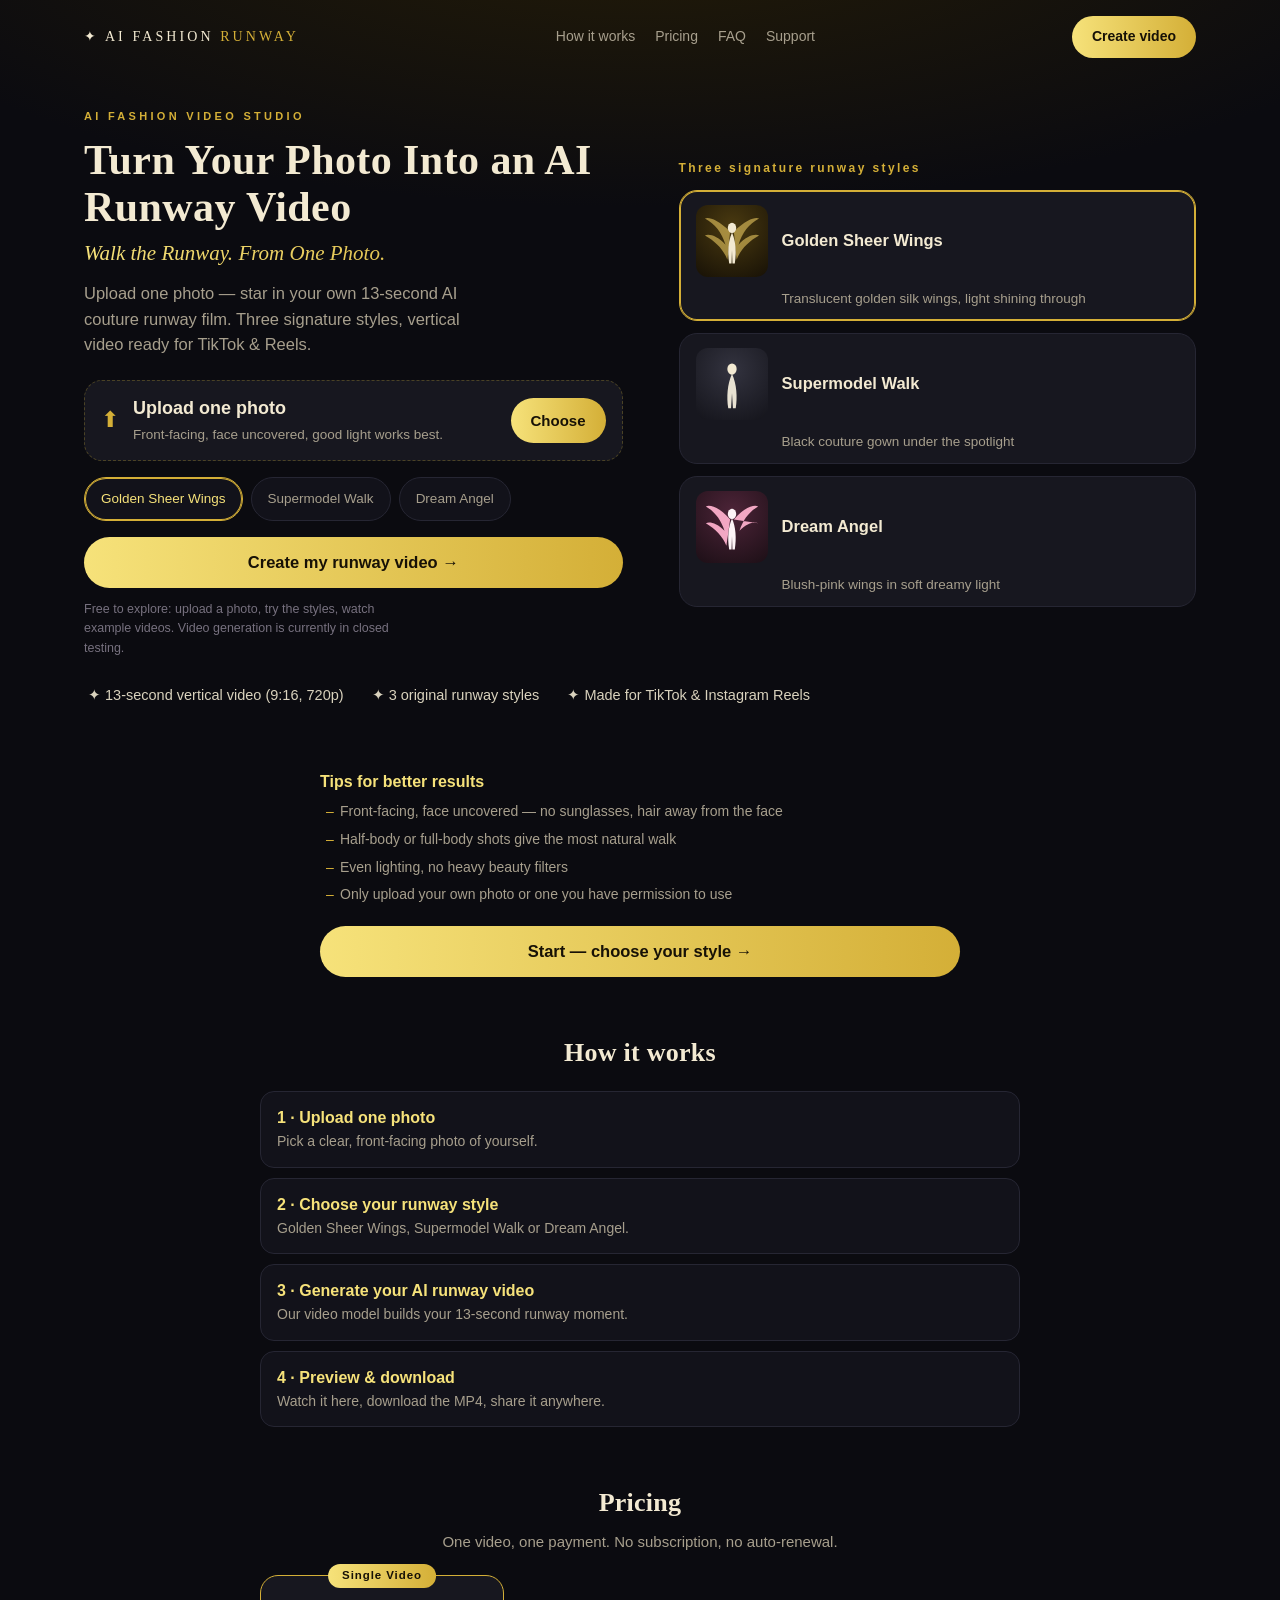
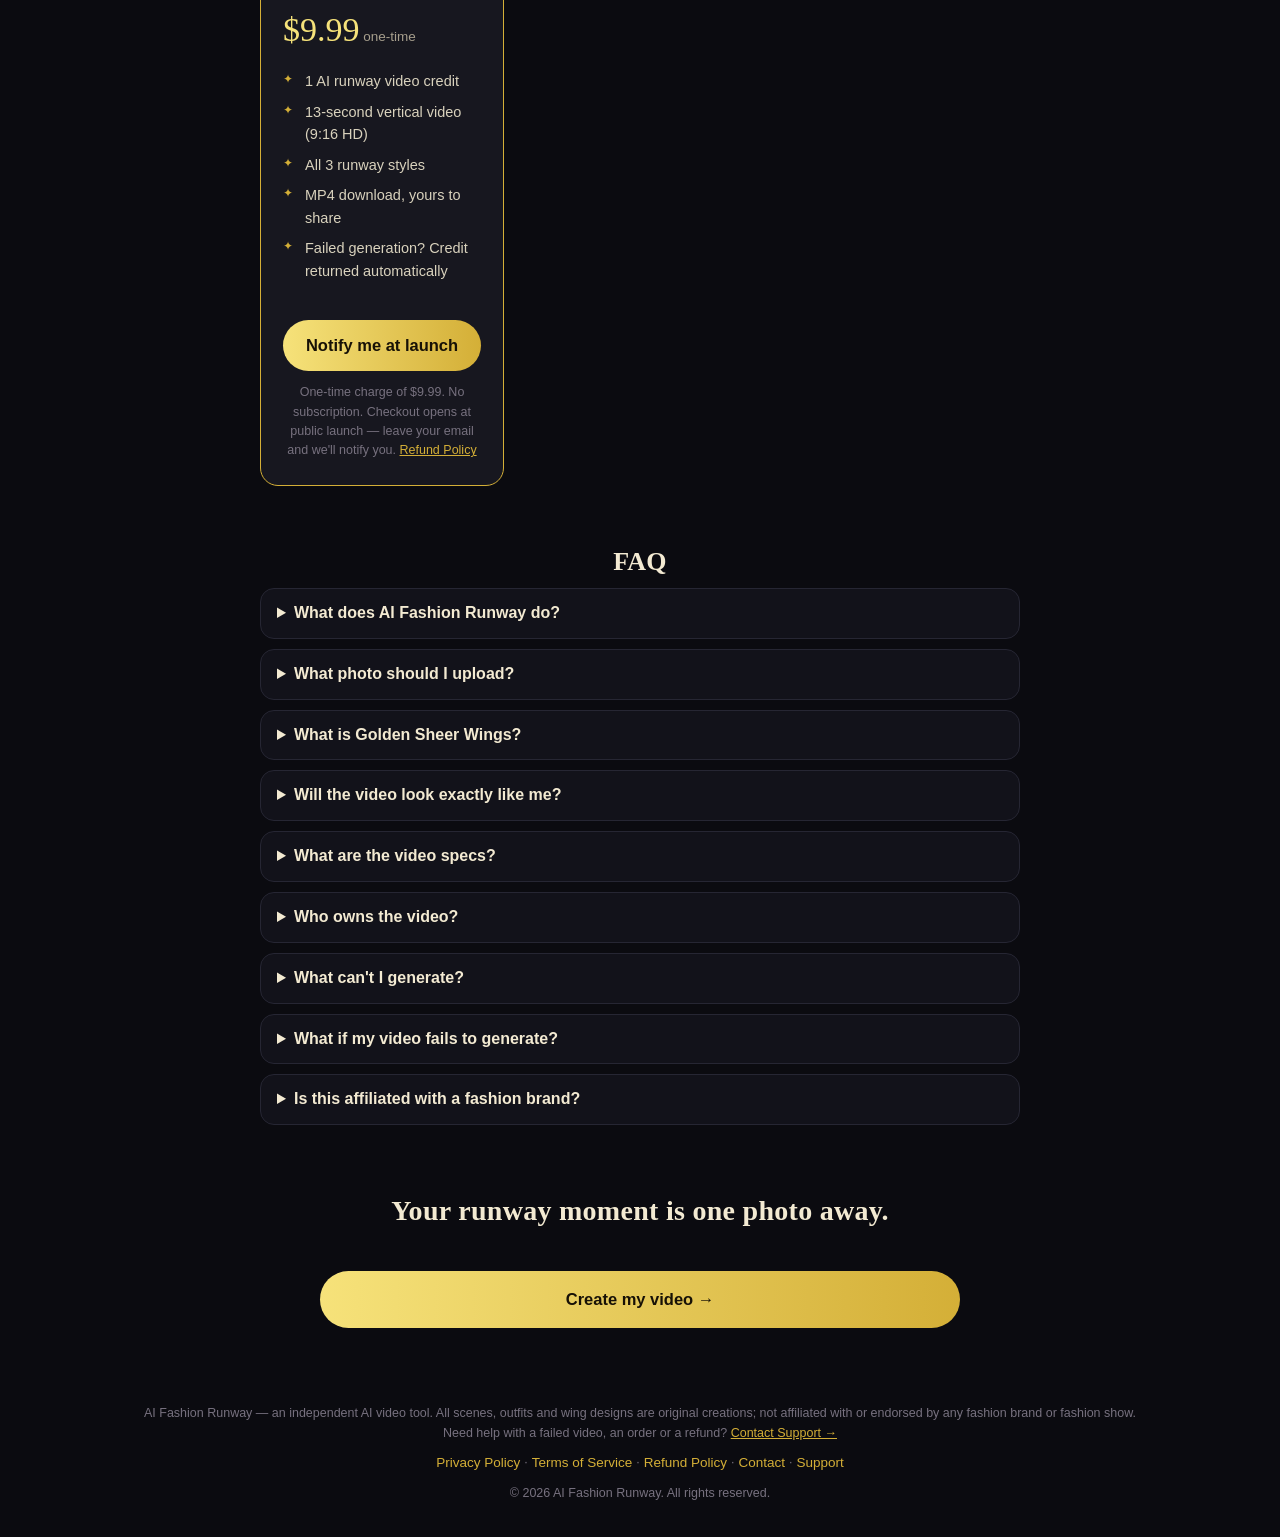
==== commit df838931: "v1 pricing $9.99 + subdomain + email support + payment flow (gated)" ====
--- a/index.html
+++ b/index.html
@@ -5,24 +5,24 @@
 <meta name="viewport" content="width=device-width, initial-scale=1.0, viewport-fit=cover">
 <title>AI Fashion Runway — Turn Your Photo Into an AI Runway Video</title>
 <meta name="description" content="Upload one photo and star in your own AI couture runway video. Choose from three signature runway styles — Golden Sheer Wings, Supermodel Walk, Dream Angel. 13-second vertical video, ready for TikTok & Reels.">
-<!-- PRODUCTION: switch canonical/OG to https://runway.ventlane.com/ once the subdomain is attached -->
-<link rel="canonical" href="https://ai-fashion-runway.pages.dev/">
+<!-- PRODUCTION canonical: runway.ventlane.com -->
+<link rel="canonical" href="https://runway.ventlane.com/">
 <!-- LAUNCH: remove the noindex below at public launch -->
 <meta name="robots" content="noindex, nofollow">
 <meta property="og:type" content="website">
 <meta property="og:site_name" content="AI Fashion Runway">
 <meta property="og:title" content="AI Fashion Runway — Turn Your Photo Into an AI Runway Video">
 <meta property="og:description" content="Upload one photo. Walk the runway like a supermodel. A 13-second AI fashion video, ready for TikTok & Reels.">
-<meta property="og:url" content="https://ai-fashion-runway.pages.dev/">
-<meta property="og:image" content="https://ai-fashion-runway.pages.dev/og.png">
+<meta property="og:url" content="https://runway.ventlane.com/">
+<meta property="og:image" content="https://runway.ventlane.com/og.png">
 <meta name="twitter:card" content="summary_large_image">
 <meta name="twitter:title" content="AI Fashion Runway — Turn Your Photo Into an AI Runway Video">
 <meta name="twitter:description" content="Upload one photo → your own couture runway video. Golden Sheer Wings, Supermodel Walk, Dream Angel.">
-<meta name="twitter:image" content="https://ai-fashion-runway.pages.dev/og.png">
+<meta name="twitter:image" content="https://runway.ventlane.com/og.png">
 <link rel="icon" href="/favicon.svg" type="image/svg+xml">
 <link rel="stylesheet" href="/styles.css">
 <script type="application/ld+json">
-{"@context":"https://schema.org","@type":"WebApplication","name":"AI Fashion Runway","applicationCategory":"MultimediaApplication","operatingSystem":"Web","description":"Turn a single photo into a 13-second AI fashion runway video with three signature couture styles.","offers":{"@type":"Offer","price":"0","priceCurrency":"USD","description":"Early access — pricing announced at public launch"}}
+{"@context":"https://schema.org","@type":"WebApplication","name":"AI Fashion Runway","applicationCategory":"MultimediaApplication","operatingSystem":"Web","description":"Turn a single photo into a 13-second AI fashion runway video with three signature couture styles.","offers":{"@type":"Offer","price":"9.99","priceCurrency":"USD","description":"Single Video — one-time payment, 1 AI video credit"}}
 </script>
 </head>
 <body>
@@ -66,7 +66,7 @@
         </div>
 
         <button class="cta" id="heroCta" type="button">Create my runway video →</button>
-        <p class="fineprint">Free during early access. No account needed.</p>
+        <p class="fineprint">Free to explore: upload a photo, try the styles, watch example videos. Video generation is currently in closed testing.</p>
       </div>
 
       <div class="hero-visual">
@@ -175,8 +175,8 @@
     </div>
 
     <div id="screen-waitlist" class="screen">
-      <h2 class="screen-title">You're on the early-access list</h2>
-      <p class="waitlist-copy">Generation is rolling out to waitlist members first. Leave your email and we'll notify you the moment your spot opens — free during early access.</p>
+      <h2 class="screen-title">Video generation is in closed testing</h2>
+      <p class="waitlist-copy">We're putting the paid generation flow through its paces before opening checkout. Leave your email and we'll notify you the moment Single Video ($9.99, one-time) goes live.</p>
       <form id="waitlistForm" class="form-card">
         <label>Email<input type="email" id="waitlistEmail" required placeholder="you@example.com" autocomplete="email"></label>
         <button class="cta" type="submit">Notify me</button>
@@ -195,7 +195,7 @@
   <!-- ============ EXAMPLES ============ -->
   <section id="examples" class="examples" hidden>
     <h2>Video examples</h2>
-    <p class="section-sub">Real videos generated by AI Fashion Runway — no stock footage, no mockups.</p>
+    <p class="section-sub">Real videos generated by AI Fashion Runway — each one labeled as an example, never presented as your own result.</p>
     <div class="example-grid" id="exampleGrid"></div>
   </section>
 
@@ -213,29 +213,22 @@
   <!-- ============ PRICING ============ -->
   <section id="pricing" class="pricing">
     <h2>Pricing</h2>
-    <p class="section-sub">Simple pay-as-you-go credits. One credit = one 13-second runway video. Credits never expire.</p>
-    <div class="price-grid" id="priceGrid">
-      <div class="price-card">
-        <h3>Single</h3>
-        <p class="price"><span class="amount" data-price="single">$2.99</span><span class="per"> / video</span></p>
-        <ul><li>1 video credit</li><li>13s · 9:16 HD</li><li>All 3 styles</li></ul>
-        <button class="ghost-btn price-cta" data-plan="single">Get started</button>
-      </div>
+    <p class="section-sub">One video, one payment. No subscription, no auto-renewal.</p>
+    <div class="price-grid single">
       <div class="price-card featured">
-        <p class="flag">Most popular</p>
-        <h3>Ten-pack</h3>
-        <p class="price"><span class="amount" data-price="tenpack">$19</span><span class="per"> / 10 videos</span></p>
-        <ul><li>10 video credits</li><li>13s · 9:16 HD</li><li>All 3 styles</li><li>Priority rendering</li></ul>
-        <button class="cta price-cta" data-plan="tenpack">Get started</button>
-      </div>
-      <div class="price-card">
-        <h3>Studio</h3>
-        <p class="price"><span class="amount" data-price="studio">$49</span><span class="per"> / 30 videos</span></p>
-        <ul><li>30 video credits</li><li>13s · 9:16 HD</li><li>All 3 styles</li><li>Priority rendering</li></ul>
-        <button class="ghost-btn price-cta" data-plan="studio">Get started</button>
-      </div>
-    </div>
-    <p class="fineprint">Payments open at public launch — join the waitlist above for founding-member pricing. Failed generations are automatically re-credited. See <a href="/refund/">Refund Policy</a>.</p>
+        <p class="flag">Single Video</p>
+        <p class="price"><span class="amount">$9.99</span><span class="per"> one-time</span></p>
+        <ul>
+          <li>1 AI runway video credit</li>
+          <li>13-second vertical video (9:16 HD)</li>
+          <li>All 3 runway styles</li>
+          <li>MP4 download, yours to share</li>
+          <li>Failed generation? Credit returned automatically</li>
+        </ul>
+        <button class="cta price-cta" data-plan="single">Notify me at launch</button>
+        <p class="fineprint">One-time charge of $9.99. No subscription. Checkout opens at public launch — leave your email and we'll notify you. <a href="/refund/">Refund Policy</a></p>
+      </div>
+    </div>
   </section>
 
   <!-- ============ FAQ ============ -->
@@ -260,6 +253,7 @@
 
 <footer class="site-footer">
   <p>AI Fashion Runway — an independent AI video tool. All scenes, outfits and wing designs are original creations; not affiliated with or endorsed by any fashion brand or fashion show.</p>
+  <p class="support-cta">Need help with a failed video, an order or a refund? <a href="/support/">Contact Support →</a></p>
   <nav class="legal-links">
     <a href="/privacy/">Privacy Policy</a> · <a href="/terms/">Terms of Service</a> · <a href="/refund/">Refund Policy</a> · <a href="/contact/">Contact</a> · <a href="/support/">Support</a>
   </nav>
--- a/styles.css
+++ b/styles.css
@@ -1,11 +1,11 @@
-/* AI Fashion Runway — mobile-first, dark couture theme */
+/* AI Fashion Runway — production, mobile-first, dark couture theme */
 :root{
   --bg:#0b0b10; --bg2:#12121a; --card:#17171f; --line:#262633;
   --ivory:#f3ead2; --muted:#a79f8d; --gold:#d4af37; --gold2:#f6e27a; --pink:#f2a7c3;
   --radius:18px;
 }
 *{box-sizing:border-box;margin:0;padding:0}
-html{-webkit-text-size-adjust:100%}
+html{-webkit-text-size-adjust:100%;scroll-behavior:smooth}
 body{
   background:radial-gradient(120% 60% at 50% -10%, #241c07 0%, var(--bg) 55%) fixed, var(--bg);
   color:var(--ivory);
@@ -14,28 +14,26 @@
 }
 main{max-width:1160px;margin:0 auto;padding:0 24px 48px}
 h1,h2{font-family:Georgia,"Times New Roman",serif;font-weight:600;letter-spacing:.01em}
-
-/* demo chrome */
-.demo-banner{
-  background:linear-gradient(90deg,#8a6d1d,#d4af37,#8a6d1d); color:#171106;
-  font-size:12.5px; text-align:center; padding:8px 12px; font-weight:600;
-}
+a{color:var(--gold)}
+
+/* header */
 .site-header{
-  max-width:1160px;margin:0 auto;padding:16px 24px 4px;
-  display:flex;justify-content:space-between;align-items:center;
-}
-.logo{font-family:Georgia,serif;letter-spacing:.22em;font-size:14px}
+  max-width:1160px;margin:0 auto;padding:16px 24px;
+  display:flex;justify-content:space-between;align-items:center;gap:16px;
+}
+.logo{font-family:Georgia,serif;letter-spacing:.22em;font-size:14px;color:var(--ivory);text-decoration:none;white-space:nowrap}
 .logo span{color:var(--gold)}
-.demo-pill{
-  border:1px solid var(--gold); color:var(--gold2); border-radius:999px;
-  font-size:11px; letter-spacing:.14em; padding:3px 10px; font-weight:700;
-}
-.demo-pill.big{display:inline-block;margin-bottom:10px}
+.main-nav{display:flex;gap:20px;flex-wrap:wrap}
+.main-nav a{color:var(--muted);text-decoration:none;font-size:14px}
+.main-nav a:hover{color:var(--gold2)}
+.nav-cta{
+  background:linear-gradient(90deg,var(--gold2),var(--gold));color:#171106;font-weight:800;
+  padding:10px 20px;border-radius:999px;font-size:14px;text-decoration:none;white-space:nowrap;
+}
 
 /* screens */
 .screen{display:none;padding-top:14px}
 .screen.active{display:block;animation:fade .35s ease}
-#screen-template,#screen-waiting,#screen-result{max-width:600px;margin-left:auto;margin-right:auto}
 @keyframes fade{from{opacity:0;transform:translateY(6px)}to{opacity:1;transform:none}}
 
 /* hero */
@@ -51,24 +49,27 @@
 .visual-tag em{font-style:italic}
 .sub{color:var(--muted);font-size:16.5px;max-width:44ch}
 
-.hero-visual{position:relative;margin:0;min-width:0}
-.hero-svg{width:100%;height:auto;max-height:440px;border-radius:var(--radius);border:1px solid var(--line);display:block;object-fit:cover}
-.hero-visual figcaption{color:var(--muted);font-size:12.5px;margin-top:8px}
-.hero-visual figcaption strong{color:var(--gold2)}
-.concept-badge{
-  position:absolute;top:12px;left:12px;z-index:2;
-  background:rgba(11,11,16,.82);border:1px solid var(--gold);color:var(--gold2);
-  font-size:11px;letter-spacing:.16em;font-weight:800;border-radius:999px;padding:5px 12px;
-}
+.styles-label{font-size:12px;letter-spacing:.2em;color:var(--gold);font-weight:700;margin-bottom:12px}
+.style-cards{display:flex;flex-direction:column;gap:12px}
+.style-card{
+  display:grid;grid-template-columns:72px 1fr;gap:14px;align-items:center;text-align:left;
+  background:var(--card);border:1.5px solid var(--line);border-radius:var(--radius);
+  padding:14px 16px;cursor:pointer;color:var(--ivory);width:100%;
+}
+.style-card.selected{border-color:var(--gold);box-shadow:0 0 0 1px var(--gold) inset}
+.style-art{width:72px;height:72px;border-radius:12px;display:flex;align-items:center;justify-content:center;background:radial-gradient(circle at 50% 30%,#4a3a10,#171106)}
+.style-art svg{width:56px;height:56px}
+.style-black{background:radial-gradient(circle at 50% 30%,#33333f,#14141b)}
+.style-pink{background:radial-gradient(circle at 50% 30%,#4d2438,#1c0f16)}
+.style-name{font-size:16.5px;font-weight:700}
+.style-desc{color:var(--muted);font-size:13.5px;grid-column:2}
 
 .upload-card{
   display:flex;flex-direction:column;align-items:center;gap:6px;text-align:center;
   background:var(--card);border:1.5px dashed #4a4225;border-radius:var(--radius);
   padding:26px 20px;margin-top:20px;cursor:pointer;transition:border-color .2s,transform .1s;
 }
-.upload-card.compact{
-  flex-direction:row;text-align:left;gap:14px;padding:14px 16px;margin-top:22px;align-items:center;
-}
+.upload-card.compact{flex-direction:row;text-align:left;gap:14px;padding:14px 16px;margin-top:22px;align-items:center}
 .upload-card.compact .upload-text{flex:1;min-width:0;display:flex;flex-direction:column;gap:2px}
 .upload-card.compact .upload-btn{margin-top:0;flex-shrink:0;padding:11px 20px}
 .upload-card:active{transform:scale(.99)}
@@ -79,7 +80,7 @@
 .upload-hint{color:var(--muted);font-size:13.5px}
 .upload-btn{
   margin-top:10px;background:linear-gradient(90deg,var(--gold2),var(--gold));color:#171106;
-  font-weight:800;padding:12px 26px;border-radius:999px;font-size:15px;white-space:nowrap;
+  font-weight:800;padding:12px 26px;border-radius:999px;font-size:15px;white-space:nowrap;border:none;cursor:pointer;
 }
 
 .hero-templates{display:flex;flex-wrap:wrap;gap:8px;margin-top:16px}
@@ -90,48 +91,65 @@
 .hpill.selected{border-color:var(--gold);color:var(--gold2);box-shadow:0 0 0 1px var(--gold) inset}
 .hero-copy .cta{margin-top:16px}
 .hero-copy .fineprint{text-align:left}
+
 .trust{list-style:none;display:flex;flex-direction:column;gap:6px;margin:26px 4px 0;color:var(--ivory);font-size:14.5px}
 .trust li{color:#d9d2bd}
 
-.photo-tips{margin-top:22px;text-align:left}
+/* app flow */
+.app-section{max-width:640px;margin:36px auto 0}
+.photo-tips{margin-top:8px;text-align:left}
 .photo-tips h3{font-size:16px;color:var(--gold2);margin:14px 0 6px}
 .photo-tips ul{list-style:none;display:flex;flex-direction:column;gap:6px}
 .photo-tips li{color:var(--muted);font-size:14px;padding-left:20px;position:relative}
 .photo-tips li::before{content:"–";position:absolute;left:6px;color:var(--gold)}
 
-.legal-links{margin-top:10px}
-.legal-links a{color:var(--gold);text-decoration:none;font-size:13.5px}
-.legal-links a:hover{text-decoration:underline}
-
-.legal{padding-top:8px}
-.legal h1{font-size:28px;margin:14px 0 4px}
-.legal .updated{color:#77717f;font-size:13px;margin-bottom:18px}
-.legal h2{font-size:19px;margin:22px 0 8px;color:var(--gold2)}
-.legal p,.legal li{color:#d9d2bd;font-size:15px;margin-bottom:10px}
-.legal ul{padding-left:20px}
-
-.error-404{text-align:center;padding:60px 18px}
-.error-404 h1{font-size:64px;background:linear-gradient(90deg,var(--gold2),var(--gold));-webkit-background-clip:text;background-clip:text;color:transparent}
-.error-404 p{color:var(--muted);margin:12px 0 24px}
-.error-404 .cta{max-width:320px;margin:0 auto}
-
-.how,.faq{margin-top:36px}
-.how h2,.faq h2{font-size:22px;margin-bottom:14px}
-.steps{list-style:none;counter-reset:s;display:flex;flex-direction:column;gap:10px}
-.steps li{
-  background:var(--bg2);border:1px solid var(--line);border-radius:14px;padding:14px 16px;
-  display:flex;flex-direction:column;
-}
+/* generic sections */
+.how,.faq,.pricing,.examples{margin:56px auto 0;max-width:760px}
+.how h2,.faq h2,.pricing h2,.examples h2{font-size:26px;margin-bottom:6px;text-align:center}
+.section-sub{text-align:center;color:var(--muted);font-size:15px;margin-bottom:22px}
+.steps{list-style:none;counter-reset:s;display:flex;flex-direction:column;gap:10px;margin-top:18px}
+.steps li{background:var(--bg2);border:1px solid var(--line);border-radius:14px;padding:14px 16px;display:flex;flex-direction:column}
 .steps li strong{color:var(--gold2)}
 .steps li span{color:var(--muted);font-size:14px}
 .faq details{background:var(--bg2);border:1px solid var(--line);border-radius:14px;padding:12px 16px;margin-bottom:10px}
 .faq summary{cursor:pointer;font-weight:600}
 .faq p{color:var(--muted);font-size:14.5px;margin-top:8px}
+.faq a{color:var(--gold)}
+
+/* examples */
+.example-grid{display:grid;grid-template-columns:1fr;gap:16px}
+.example-card{background:var(--card);border:1px solid var(--line);border-radius:var(--radius);overflow:hidden}
+.example-card video{width:100%;aspect-ratio:9/16;max-height:52vh;background:#000;display:block}
+.example-card .ex-meta{padding:12px 16px}
+.example-card .ex-meta strong{color:var(--gold2);font-size:15px}
+.example-card .ex-meta p{color:var(--muted);font-size:13px}
+
+/* pricing */
+.price-grid{display:grid;grid-template-columns:1fr;gap:14px;margin-top:20px}
+.price-card{background:var(--card);border:1.5px solid var(--line);border-radius:var(--radius);padding:24px 22px;position:relative}
+.price-card.featured{border-color:var(--gold)}
+.price-card .flag{
+  position:absolute;top:-12px;left:50%;transform:translateX(-50%);
+  background:linear-gradient(90deg,var(--gold2),var(--gold));color:#171106;
+  font-size:11.5px;font-weight:800;letter-spacing:.08em;border-radius:999px;padding:3px 14px;white-space:nowrap;
+}
+.price-card h3{font-size:20px;margin-bottom:6px}
+.price-card .price{margin:4px 0 14px}
+.price-card .amount{font-family:Georgia,serif;font-size:34px;color:var(--gold2)}
+.price-card .per{color:var(--muted);font-size:13.5px}
+.price-card ul{list-style:none;display:flex;flex-direction:column;gap:8px;margin-bottom:18px}
+.price-card li{color:#d9d2bd;font-size:14.5px;padding-left:22px;position:relative}
+.price-card li::before{content:"✦";position:absolute;left:0;color:var(--gold);font-size:12px}
+
+/* final cta */
+.final-cta{text-align:center;margin:64px auto 0;max-width:640px}
+.final-cta h2{font-size:28px;margin-bottom:18px}
+.final-cta .cta{display:inline-block;text-decoration:none}
 
 /* template screen */
 .back-btn,.ghost-btn{
   background:none;border:1px solid var(--line);color:var(--ivory);border-radius:999px;
-  padding:9px 18px;font-size:14px;cursor:pointer;
+  padding:9px 18px;font-size:14px;cursor:pointer;min-height:44px;
 }
 .screen-title{font-size:26px;margin:14px 0 16px}
 .photo-preview{display:flex;align-items:center;gap:12px;margin-bottom:18px}
@@ -154,10 +172,32 @@
 .tpl-meta{color:var(--gold);font-size:12.5px;letter-spacing:.04em}
 .cta{
   width:100%;margin-top:20px;background:linear-gradient(90deg,var(--gold2),var(--gold));color:#171106;
-  border:none;border-radius:999px;padding:16px;font-size:16.5px;font-weight:800;cursor:pointer;
+  border:none;border-radius:999px;padding:16px;font-size:16.5px;font-weight:800;cursor:pointer;text-align:center;
 }
 .cta.disabled{background:#2a2a33;color:#77717f;cursor:not-allowed}
 .fineprint{color:#77717f;font-size:12.5px;text-align:center;margin-top:12px}
+.fineprint a{color:var(--gold)}
+
+/* forms */
+.form-card{background:var(--card);border:1px solid var(--line);border-radius:var(--radius);padding:22px;margin-top:18px}
+.form-card label{display:block;font-size:14px;font-weight:600;margin-bottom:14px;color:var(--ivory)}
+.form-card input,.form-card textarea,.form-card select{
+  display:block;width:100%;margin-top:6px;background:var(--bg2);border:1px solid var(--line);
+  border-radius:12px;padding:13px 14px;color:var(--ivory);font-size:15px;font-family:inherit;min-height:48px;
+}
+.form-card textarea{min-height:120px;resize:vertical}
+.form-card input:focus,.form-card textarea:focus,.form-card select:focus{outline:none;border-color:var(--gold)}
+.form-msg{margin-top:10px;font-size:14px;min-height:20px}
+.form-msg.ok{color:var(--gold2)}
+.form-msg.err{color:#e08080}
+.ticket-ref{
+  background:var(--bg2);border:1px dashed var(--gold);border-radius:12px;padding:14px;margin-top:14px;
+  font-size:15px;
+}
+.ticket-ref strong{color:var(--gold2);font-size:18px;letter-spacing:.06em}
+
+/* waitlist */
+.waitlist-copy{color:var(--muted);font-size:15.5px;margin:6px 0 4px}
 
 /* waiting */
 .progress-ring{
@@ -177,35 +217,71 @@
 
 /* result */
 .result-frame{position:relative;border-radius:var(--radius);overflow:hidden;border:1px solid var(--line);aspect-ratio:9/16;max-height:56vh;margin:0 auto;background:#000}
-.result-frame img{width:100%;height:100%;object-fit:cover;opacity:.35;filter:saturate(.7)}
+.result-frame img{width:100%;height:100%;object-fit:cover}
+.result-frame video{width:100%;height:100%;object-fit:cover;background:#000}
 .result-overlay{
   position:absolute;inset:auto 0 0 0;padding:18px;background:linear-gradient(transparent,rgba(5,5,8,.92) 40%);
   font-size:14.5px;
 }
-.result-badge{color:var(--gold2);font-weight:800;letter-spacing:.08em;font-size:12.5px;margin-bottom:6px}
+.result-badge{color:#e08080;font-weight:800;letter-spacing:.08em;font-size:12.5px;margin-bottom:6px}
 #screen-result .ghost-btn{width:100%;margin-top:10px;padding:13px}
-
-.site-footer{max-width:1160px;margin:0 auto;padding:10px 24px 34px;color:#77717f;font-size:12.5px;text-align:center}
-.site-footer .demo-note{color:var(--gold);margin-top:6px}
-
-.how,.faq{max-width:760px}
-.how{margin-top:44px}
+.result-actions{margin-top:6px}
+
+/* legal pages */
+.legal{padding-top:8px;max-width:760px;margin:0 auto}
+.legal h1{font-size:28px;margin:14px 0 4px}
+.legal .updated{color:#77717f;font-size:13px;margin-bottom:18px}
+.legal h2{font-size:19px;margin:22px 0 8px;color:var(--gold2)}
+.legal p,.legal li{color:#d9d2bd;font-size:15px;margin-bottom:10px}
+.legal ul{padding-left:20px}
+.legal a{color:var(--gold)}
+.legal .backlink{color:var(--gold);text-decoration:none;font-size:14px}
+
+/* support page */
+.support-grid{display:grid;grid-template-columns:1fr;gap:14px;margin-top:18px}
+.support-card{background:var(--card);border:1px solid var(--line);border-radius:var(--radius);padding:20px}
+.support-card h3{color:var(--gold2);font-size:17px;margin-bottom:8px}
+.support-card p{color:var(--muted);font-size:14.5px}
+.support-card a{color:var(--gold)}
+.process-steps{list-style:none;counter-reset:p;display:flex;flex-direction:column;gap:10px;margin-top:10px}
+.process-steps li{color:#d9d2bd;font-size:14.5px;padding-left:34px;position:relative;counter-increment:p}
+.process-steps li::before{
+  content:counter(p);position:absolute;left:0;top:1px;width:24px;height:24px;border-radius:50%;
+  border:1px solid var(--gold);color:var(--gold2);font-size:12.5px;font-weight:700;
+  display:flex;align-items:center;justify-content:center;
+}
+
+/* error 404 */
+.error-404{text-align:center;padding:60px 18px}
+.error-404 h1{font-size:64px;background:linear-gradient(90deg,var(--gold2),var(--gold));-webkit-background-clip:text;background-clip:text;color:transparent}
+.error-404 p{color:var(--muted);margin:12px 0 24px}
+.error-404 .cta{max-width:320px;margin:0 auto;display:block;text-decoration:none}
+
+.site-footer{max-width:1160px;margin:0 auto;padding:28px 24px 34px;color:#77717f;font-size:12.5px;text-align:center}
+.site-footer .copyright{margin-top:10px}
+.legal-links{margin-top:10px;display:flex;flex-wrap:wrap;gap:6px 4px;justify-content:center}
+.legal-links a{color:var(--gold);text-decoration:none;font-size:13.5px}
+.legal-links a:hover{text-decoration:underline}
 
 @media (min-width:1024px){
   .hero{padding-top:34px}
   .hero-grid{grid-template-columns:minmax(0,1.02fr) minmax(0,.98fr);gap:56px}
   .hero-copy .fineprint{max-width:46ch}
   .trust{flex-direction:row;flex-wrap:wrap;gap:10px 28px}
-  .photo-tips{display:grid;grid-template-columns:1fr 1fr;gap:0 40px;align-items:start}
-  .photo-tips h3:first-child{grid-column:1}
+  .price-grid{grid-template-columns:repeat(3,minmax(0,1fr))}
+  .example-grid{grid-template-columns:repeat(3,minmax(0,1fr))}
+  .support-grid{grid-template-columns:repeat(2,minmax(0,1fr))}
 }
 @media (max-width:1023.98px){
   .hero-visual{max-width:560px}
-  .hero-svg{max-height:300px}
+}
+@media (max-width:760px){
+  .main-nav{display:none}
 }
 @media (max-width:480px){
   main{padding:0 16px 40px}
   .hero h1{font-size:31px}
   .upload-card.compact{flex-wrap:wrap}
   .upload-card.compact .upload-btn{width:100%;text-align:center}
-}
+  .site-header{padding:14px 16px}
+}
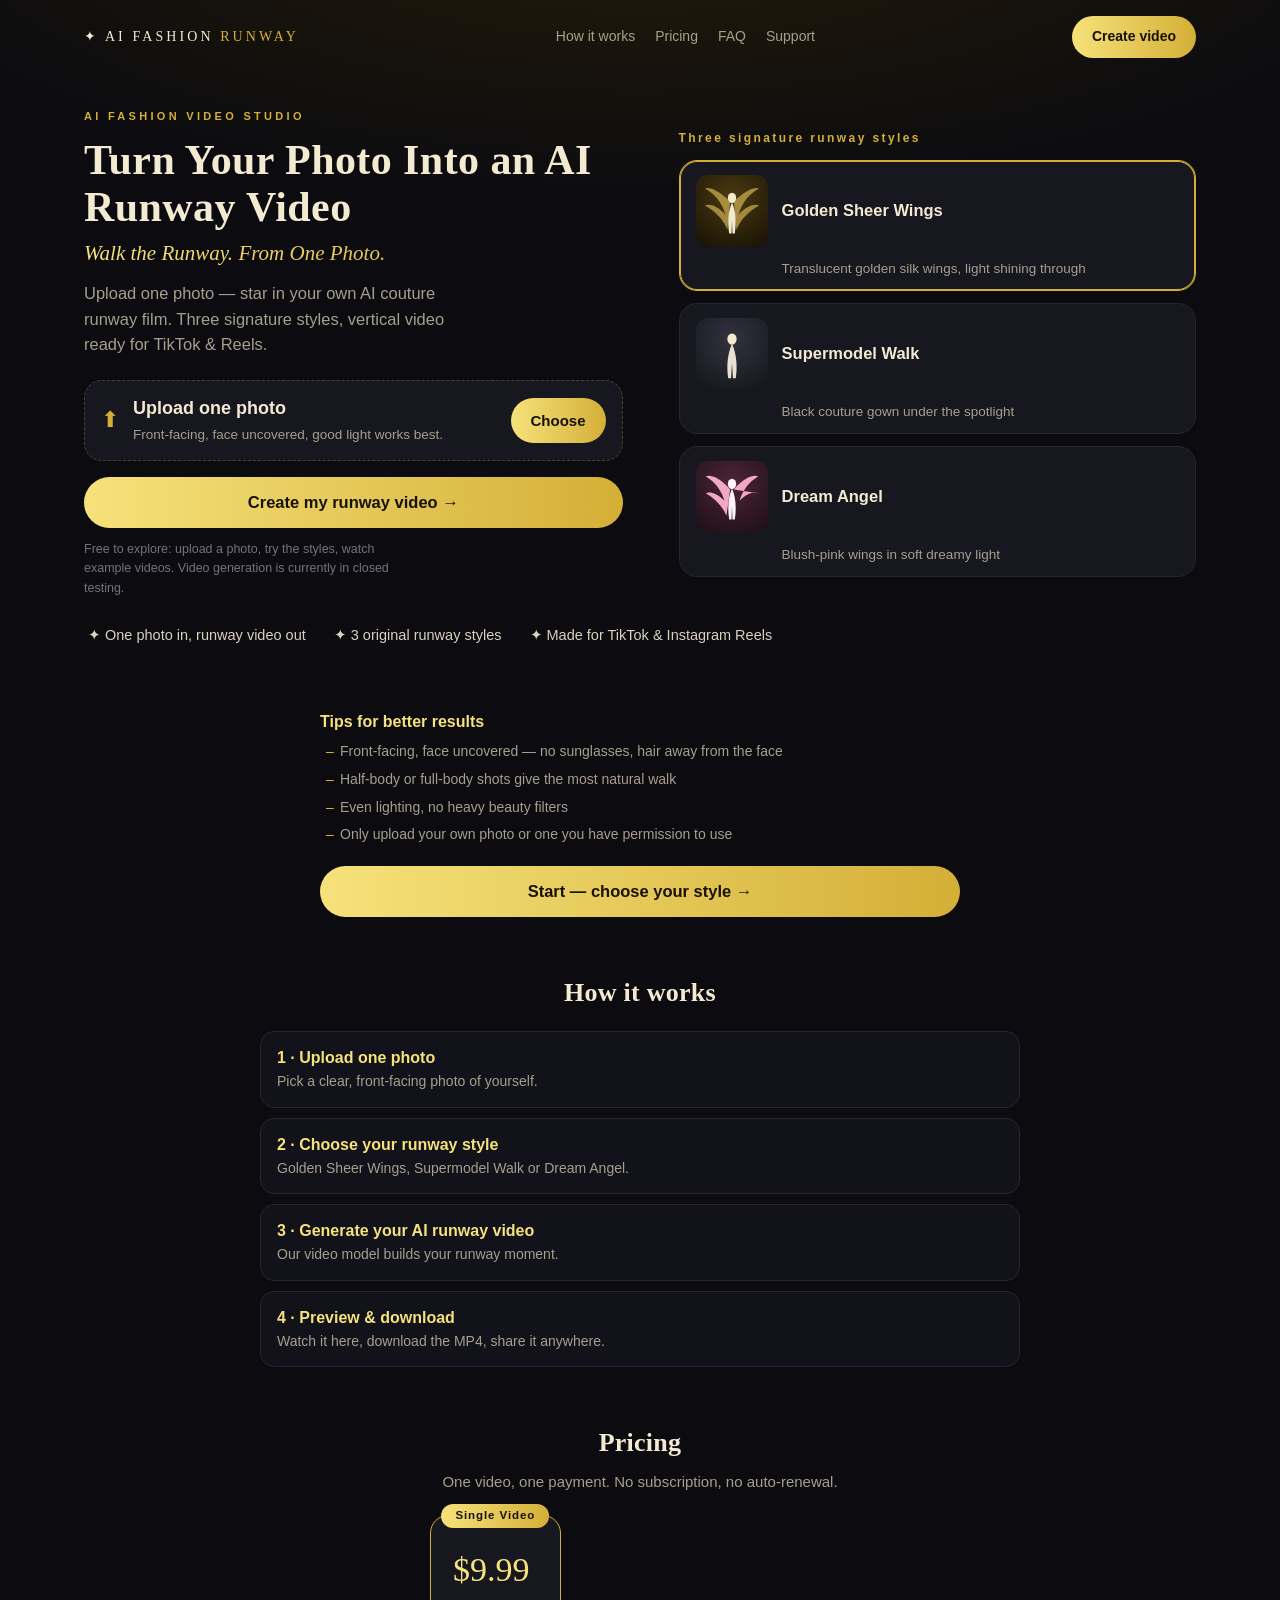
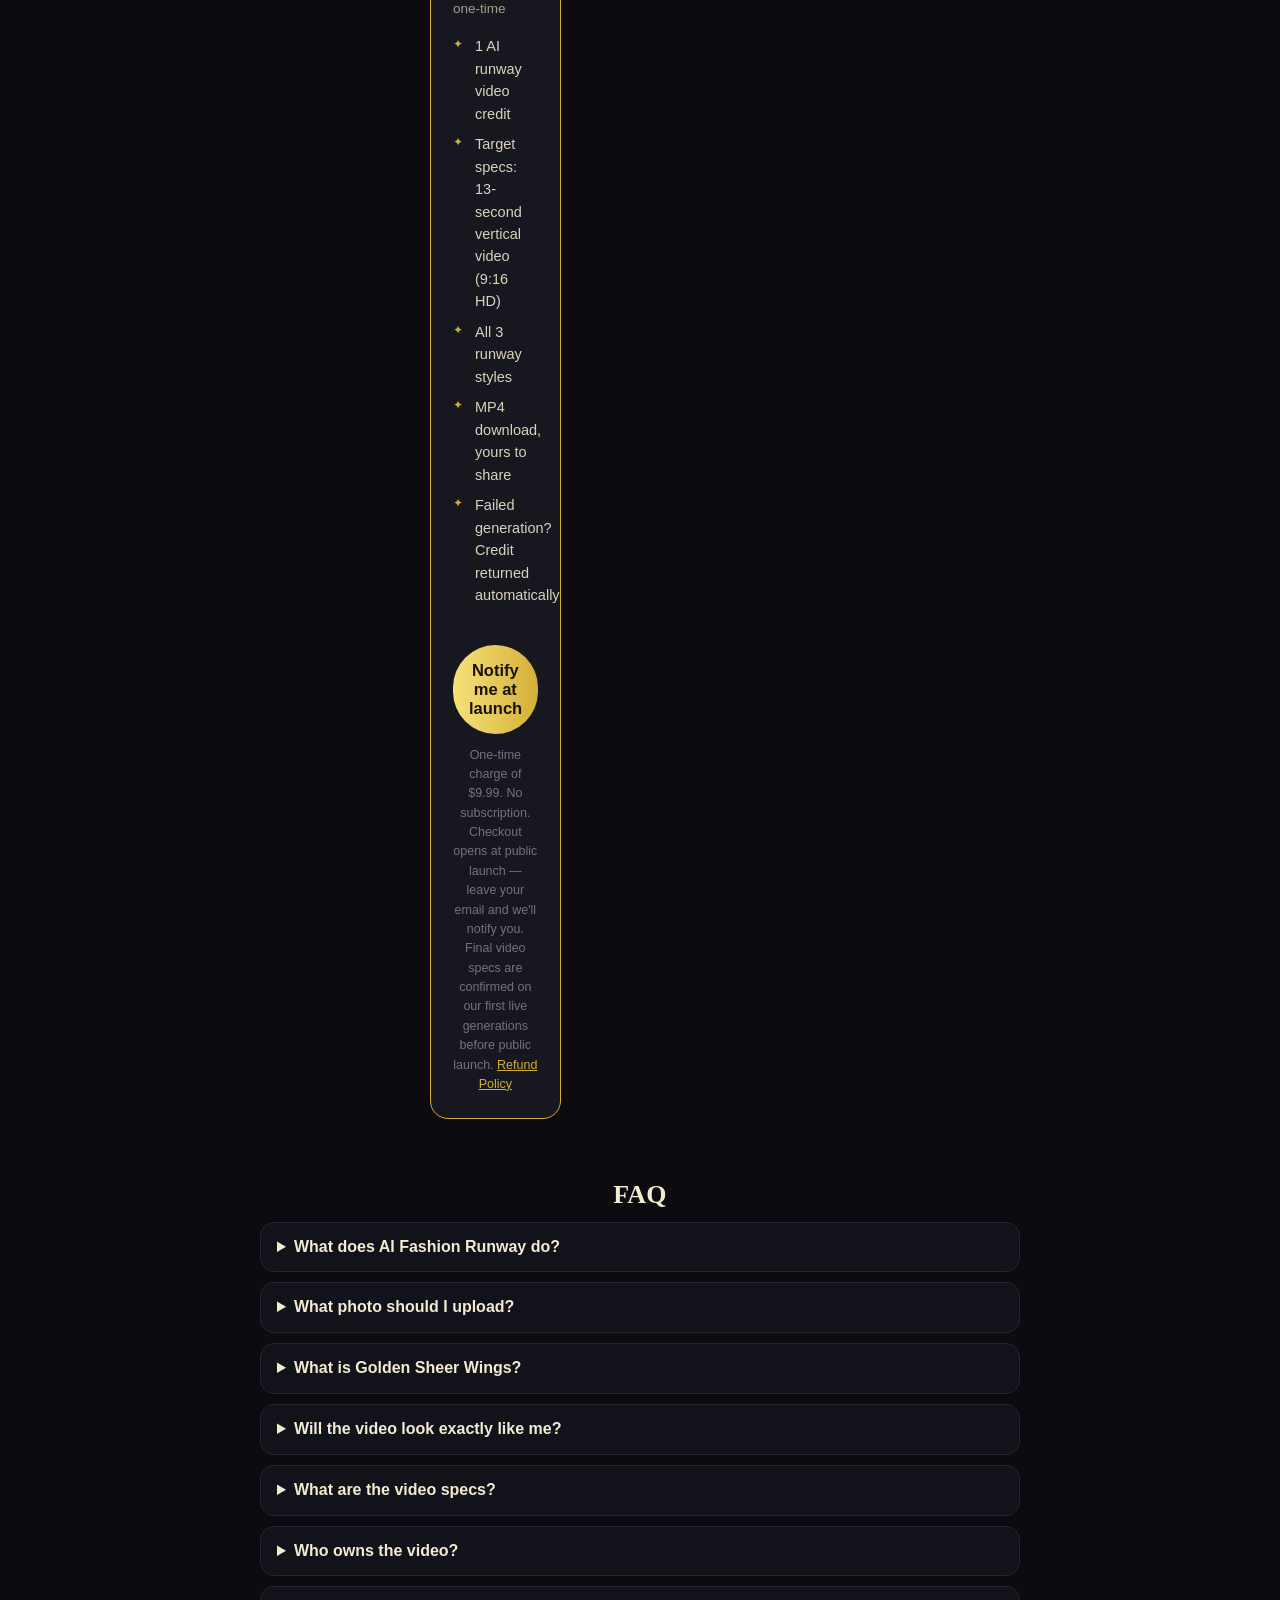
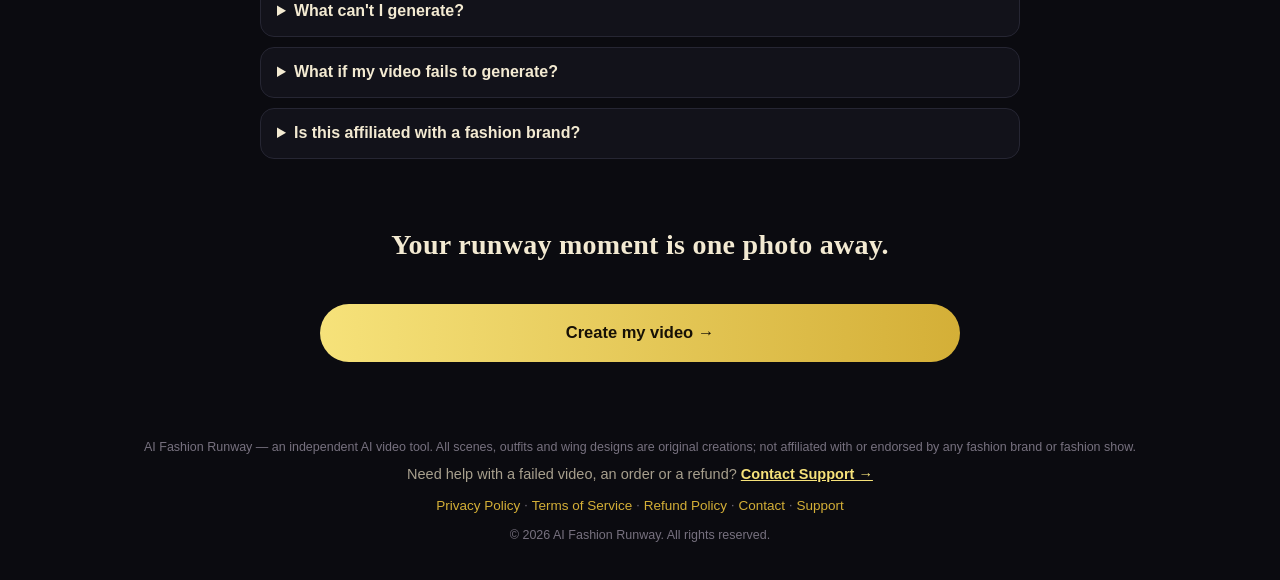
==== commit 95af8bf8: "pre-launch review: pricing fix, copy audit, flow hardening" ====
--- a/index.html
+++ b/index.html
@@ -4,7 +4,7 @@
 <meta charset="UTF-8">
 <meta name="viewport" content="width=device-width, initial-scale=1.0, viewport-fit=cover">
 <title>AI Fashion Runway — Turn Your Photo Into an AI Runway Video</title>
-<meta name="description" content="Upload one photo and star in your own AI couture runway video. Choose from three signature runway styles — Golden Sheer Wings, Supermodel Walk, Dream Angel. 13-second vertical video, ready for TikTok & Reels.">
+<meta name="description" content="Upload one photo and star in your own AI couture runway video. Choose from three signature runway styles — Golden Sheer Wings, Supermodel Walk, Dream Angel. Vertical video ready for TikTok & Reels.">
 <!-- PRODUCTION canonical: runway.ventlane.com -->
 <link rel="canonical" href="https://runway.ventlane.com/">
 <!-- LAUNCH: remove the noindex below at public launch -->
@@ -12,7 +12,7 @@
 <meta property="og:type" content="website">
 <meta property="og:site_name" content="AI Fashion Runway">
 <meta property="og:title" content="AI Fashion Runway — Turn Your Photo Into an AI Runway Video">
-<meta property="og:description" content="Upload one photo. Walk the runway like a supermodel. A 13-second AI fashion video, ready for TikTok & Reels.">
+<meta property="og:description" content="Upload one photo. Walk the runway like a supermodel. An AI fashion video, ready for TikTok & Reels.">
 <meta property="og:url" content="https://runway.ventlane.com/">
 <meta property="og:image" content="https://runway.ventlane.com/og.png">
 <meta name="twitter:card" content="summary_large_image">
@@ -22,7 +22,7 @@
 <link rel="icon" href="/favicon.svg" type="image/svg+xml">
 <link rel="stylesheet" href="/styles.css">
 <script type="application/ld+json">
-{"@context":"https://schema.org","@type":"WebApplication","name":"AI Fashion Runway","applicationCategory":"MultimediaApplication","operatingSystem":"Web","description":"Turn a single photo into a 13-second AI fashion runway video with three signature couture styles.","offers":{"@type":"Offer","price":"9.99","priceCurrency":"USD","description":"Single Video — one-time payment, 1 AI video credit"}}
+{"@context":"https://schema.org","@type":"WebApplication","name":"AI Fashion Runway","applicationCategory":"MultimediaApplication","operatingSystem":"Web","description":"Turn a single photo into an AI fashion runway video with three signature couture styles.","offers":{"@type":"Offer","price":"9.99","priceCurrency":"USD","description":"Single Video — one-time payment, 1 AI video credit"}}
 </script>
 </head>
 <body>
@@ -47,7 +47,7 @@
         <p class="eyebrow">AI FASHION VIDEO STUDIO</p>
         <h1>Turn Your Photo Into an AI Runway Video</h1>
         <p class="visual-tag">Walk the Runway. <em>From One Photo.</em></p>
-        <p class="sub">Upload one photo — star in your own 13-second AI couture runway film. Three signature styles, vertical video ready for TikTok &amp; Reels.</p>
+        <p class="sub">Upload one photo — star in your own AI couture runway film. Three signature styles, vertical video ready for TikTok &amp; Reels.</p>
 
         <label class="upload-card compact" id="uploadCard">
           <input type="file" id="photoInput" accept="image/*" hidden>
@@ -58,12 +58,6 @@
           </span>
           <span class="upload-btn">Choose</span>
         </label>
-
-        <div class="hero-templates" role="group" aria-label="Choose your runway style">
-          <button type="button" class="hpill selected" data-template="golden-sheer-wings">Golden Sheer Wings</button>
-          <button type="button" class="hpill" data-template="supermodel-walk">Supermodel Walk</button>
-          <button type="button" class="hpill" data-template="dream-angel">Dream Angel</button>
-        </div>
 
         <button class="cta" id="heroCta" type="button">Create my runway video →</button>
         <p class="fineprint">Free to explore: upload a photo, try the styles, watch example videos. Video generation is currently in closed testing.</p>
@@ -92,7 +86,7 @@
     </div>
 
     <ul class="trust">
-      <li>✦ 13-second vertical video (9:16, 720p)</li>
+      <li>✦ One photo in, runway video out</li>
       <li>✦ 3 original runway styles</li>
       <li>✦ Made for TikTok &amp; Instagram Reels</li>
     </ul>
@@ -125,19 +119,19 @@
           <span class="tpl-art tpl-gold"><svg viewBox="0 0 60 60" aria-hidden="true"><g opacity=".6" fill="#e9c860"><path d="M28 20 C14 6 4 4 1 6 C12 12 19 21 23 34 C15 25 6 22 1 24 C12 30 21 39 25 50 C27 37 27 27 28 20Z"/><path d="M32 20 C46 6 56 4 59 6 C48 12 41 21 37 34 C45 25 54 22 59 24 C48 30 39 39 35 50 C33 37 33 27 32 20Z"/></g><ellipse cx="30" cy="16" rx="4.5" ry="5.5" fill="#f3ead2"/><path d="M30 21 C26 30 25 42 27 54 L29.5 54 L30 40 L30.5 54 L33 54 C35 42 34 30 30 21Z" fill="#f3ead2"/></svg></span>
           <span class="tpl-name">Golden Sheer Wings</span>
           <span class="tpl-desc">Translucent golden silk wings · light pours through the flowing fabric</span>
-          <span class="tpl-meta">13s · 9:16 · Signature look</span>
+          <span class="tpl-meta">Signature look</span>
         </button>
         <button class="tpl" data-template="supermodel-walk">
           <span class="tpl-art tpl-black"><svg viewBox="0 0 60 60" aria-hidden="true"><ellipse cx="30" cy="14" rx="5" ry="6" fill="#f3ead2"/><path d="M30 19 C25 30 24 44 26 56 L29 56 L30 40 L31 56 L34 56 C36 44 35 30 30 19Z" fill="#e8e2d2"/></svg></span>
           <span class="tpl-name">Supermodel Walk</span>
           <span class="tpl-desc">Black couture gown · classic spotlight runway</span>
-          <span class="tpl-meta">13s · 9:16 · Classic starter</span>
+          <span class="tpl-meta">Classic starter</span>
         </button>
         <button class="tpl" data-template="dream-angel">
           <span class="tpl-art tpl-pink"><svg viewBox="0 0 60 60" aria-hidden="true"><path d="M28 22 C16 8 6 6 2 8 C12 14 18 22 22 34 C14 26 6 24 2 26 C12 32 20 40 24 50 C26 38 27 28 28 22Z" fill="#f2a7c3"/><path d="M32 22 C44 8 54 6 58 8 C48 14 42 22 38 34 C46 26 54 24 58 26 C48 32 40 36 50 C34 38 33 28 32 22Z" fill="#f2a7c3"/><ellipse cx="30" cy="16" rx="4.5" ry="5.5" fill="#fdf3f6"/><path d="M30 21 C26 30 25 42 27 54 L29.5 54 L30 40 L30.5 54 L33 54 C35 42 34 30 30 21Z" fill="#fdf3f6"/></svg></span>
           <span class="tpl-name">Dream Angel</span>
           <span class="tpl-desc">Blush-pink wings · soft dreamy light</span>
-          <span class="tpl-meta">13s · 9:16 · Soft &amp; romantic</span>
+          <span class="tpl-meta">Soft & romantic</span>
         </button>
       </div>
       <button class="cta" id="generateBtn">Generate my runway video</button>
@@ -153,7 +147,7 @@
         <li data-step="2">Choreographing the walk</li>
         <li data-step="3">Rendering under the spotlights</li>
       </ul>
-      <p class="fineprint" id="waitNote">This usually takes 1–4 minutes. You can keep this tab open.</p>
+      <p class="fineprint" id="waitNote">This usually takes a few minutes. You can keep this tab open.</p>
     </div>
 
     <div id="screen-result" class="screen">
@@ -171,7 +165,7 @@
         <button class="ghost-btn" data-goto="screen-template">Try another style</button>
         <button class="ghost-btn" data-goto="screen-upload">Start over</button>
       </div>
-      <p class="fineprint">MP4 · 13s · 9:16 · yours to share anywhere.</p>
+      <p class="fineprint">MP4 · yours to share anywhere.</p>
     </div>
 
     <div id="screen-waitlist" class="screen">
@@ -205,7 +199,7 @@
     <ol class="steps">
       <li><strong>1 · Upload one photo</strong><span>Pick a clear, front-facing photo of yourself.</span></li>
       <li><strong>2 · Choose your runway style</strong><span>Golden Sheer Wings, Supermodel Walk or Dream Angel.</span></li>
-      <li><strong>3 · Generate your AI runway video</strong><span>Our video model builds your 13-second runway moment.</span></li>
+      <li><strong>3 · Generate your AI runway video</strong><span>Our video model builds your runway moment.</span></li>
       <li><strong>4 · Preview &amp; download</strong><span>Watch it here, download the MP4, share it anywhere.</span></li>
     </ol>
   </section>
@@ -220,13 +214,13 @@
         <p class="price"><span class="amount">$9.99</span><span class="per"> one-time</span></p>
         <ul>
           <li>1 AI runway video credit</li>
-          <li>13-second vertical video (9:16 HD)</li>
+          <li>Target specs: 13-second vertical video (9:16 HD)</li>
           <li>All 3 runway styles</li>
           <li>MP4 download, yours to share</li>
           <li>Failed generation? Credit returned automatically</li>
         </ul>
         <button class="cta price-cta" data-plan="single">Notify me at launch</button>
-        <p class="fineprint">One-time charge of $9.99. No subscription. Checkout opens at public launch — leave your email and we'll notify you. <a href="/refund/">Refund Policy</a></p>
+        <p class="fineprint">One-time charge of $9.99. No subscription. Checkout opens at public launch — leave your email and we'll notify you. Final video specs are confirmed on our first live generations before public launch. <a href="/refund/">Refund Policy</a></p>
       </div>
     </div>
   </section>
@@ -234,13 +228,13 @@
   <!-- ============ FAQ ============ -->
   <section id="faq" class="faq">
     <h2>FAQ</h2>
-    <details><summary>What does AI Fashion Runway do?</summary><p>It turns one photo of you into a 13-second vertical AI video of you walking a couture runway — in one of three signature styles. You get an MP4 ready for TikTok and Instagram Reels.</p></details>
+    <details><summary>What does AI Fashion Runway do?</summary><p>It turns one photo of you into a vertical AI video of you walking a couture runway — in one of three signature styles. You get an MP4 ready for TikTok and Instagram Reels.</p></details>
     <details><summary>What photo should I upload?</summary><p>A front-facing photo with your face uncovered and even lighting. Half-body or full-body shots give the most natural runway walk. Only upload your own photo or one you have permission to use.</p></details>
     <details><summary>What is Golden Sheer Wings?</summary><p>Our signature style: enormous <strong>translucent golden silk wings</strong> — sheer flowing fabric with stage light shining through. They are not feather wings.</p></details>
     <details><summary>Will the video look exactly like me?</summary><p>Close, not perfect. The AI keeps your face and hairstyle from the photo and animates a runway walk around them — a stylized version of you, not a replica.</p></details>
-    <details><summary>What are the video specs?</summary><p>13 seconds, vertical 9:16, 720p HD, MP4 download.</p></details>
-    <details><summary>Who owns the video?</summary><p>You do. Your video is yours to post anywhere. Where platforms require it (e.g. TikTok's AI-generated content label), please tag it as AI-generated.</p></details>
-    <details><summary>What can't I generate?</summary><p>Photos of other people without their permission, group photos, photos of minors, and anything illegal, hateful or sexually explicit. Generations are screened by automated moderation; rejected requests are not charged.</p></details>
+    <details><summary>What are the video specs?</summary><p>We're targeting 13 seconds, vertical 9:16, 720p HD, MP4 download. Final specs are confirmed on our first live generations before public launch.</p></details>
+    <details><summary>Who owns the video?</summary><p>You do — including for commercial use. Your video is yours to post anywhere. Where platforms require it (e.g. TikTok's AI-generated content label), please tag it as AI-generated.</p></details>
+    <details><summary>What can't I generate?</summary><p>Photos of other people without their permission, group photos, photos of minors, and anything illegal, hateful or sexually explicit. Requests that break these rules — or our video provider's safety policies — are rejected before any charge.</p></details>
     <details><summary>What if my video fails to generate?</summary><p>Failed generations are automatically re-credited — you never pay for a video you didn't get. If a payment issue comes up, see our <a href="/refund/">Refund Policy</a> or <a href="/support/">contact support</a>.</p></details>
     <details><summary>Is this affiliated with a fashion brand?</summary><p>No. Every scene, outfit and wing design is original. This is an independent AI tool, not endorsed by any fashion house or fashion show.</p></details>
   </section>
--- a/styles.css
+++ b/styles.css
@@ -121,11 +121,15 @@
 .example-card{background:var(--card);border:1px solid var(--line);border-radius:var(--radius);overflow:hidden}
 .example-card video{width:100%;aspect-ratio:9/16;max-height:52vh;background:#000;display:block}
 .example-card .ex-meta{padding:12px 16px}
+.example-card .ex-label{font-size:11px;font-weight:800;letter-spacing:.14em;color:var(--gold);margin-bottom:4px}
 .example-card .ex-meta strong{color:var(--gold2);font-size:15px}
 .example-card .ex-meta p{color:var(--muted);font-size:13px}
 
 /* pricing */
 .price-grid{display:grid;grid-template-columns:1fr;gap:14px;margin-top:20px}
+.price-grid.single{max-width:420px;margin-left:auto;margin-right:auto}
+.support-cta{text-align:center;margin:6px 0 4px;font-size:14.5px;color:var(--muted)}
+.support-cta a{color:var(--gold2);font-weight:700}
 .price-card{background:var(--card);border:1.5px solid var(--line);border-radius:var(--radius);padding:24px 22px;position:relative}
 .price-card.featured{border-color:var(--gold)}
 .price-card .flag{
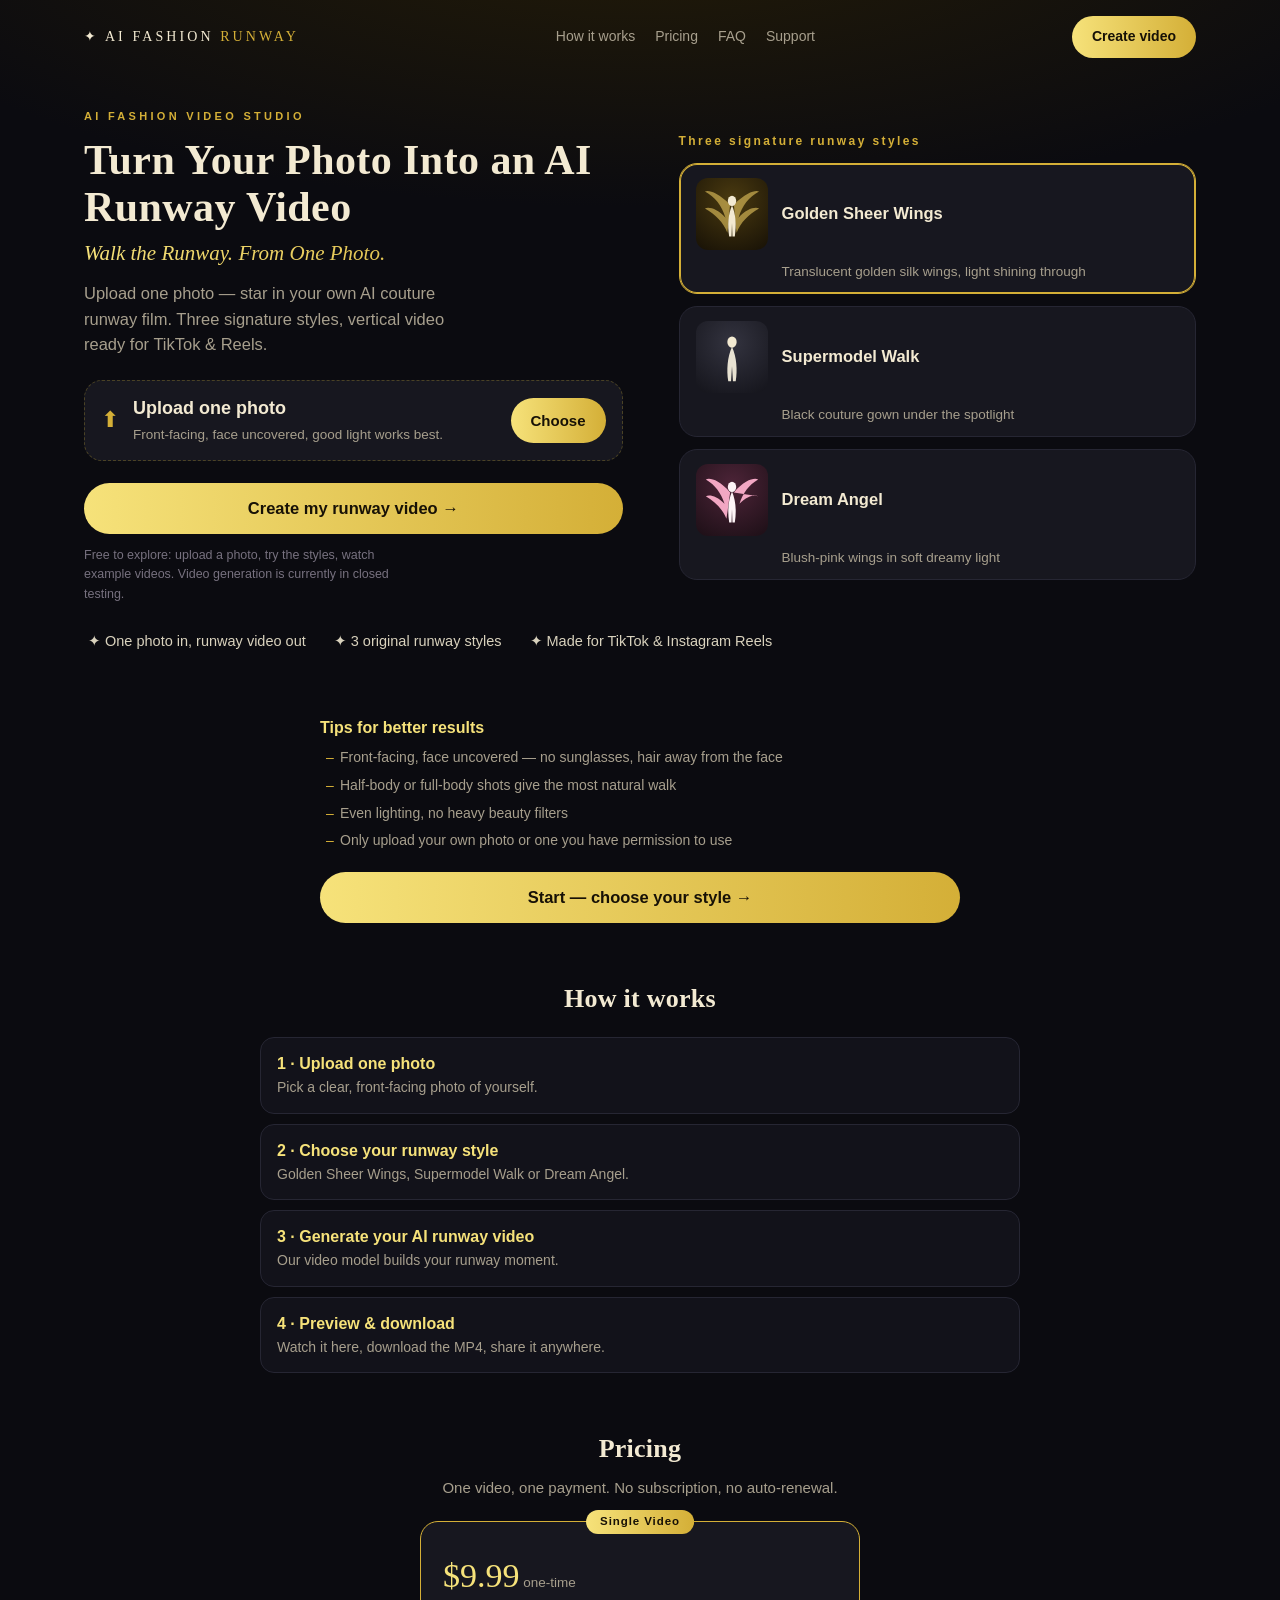
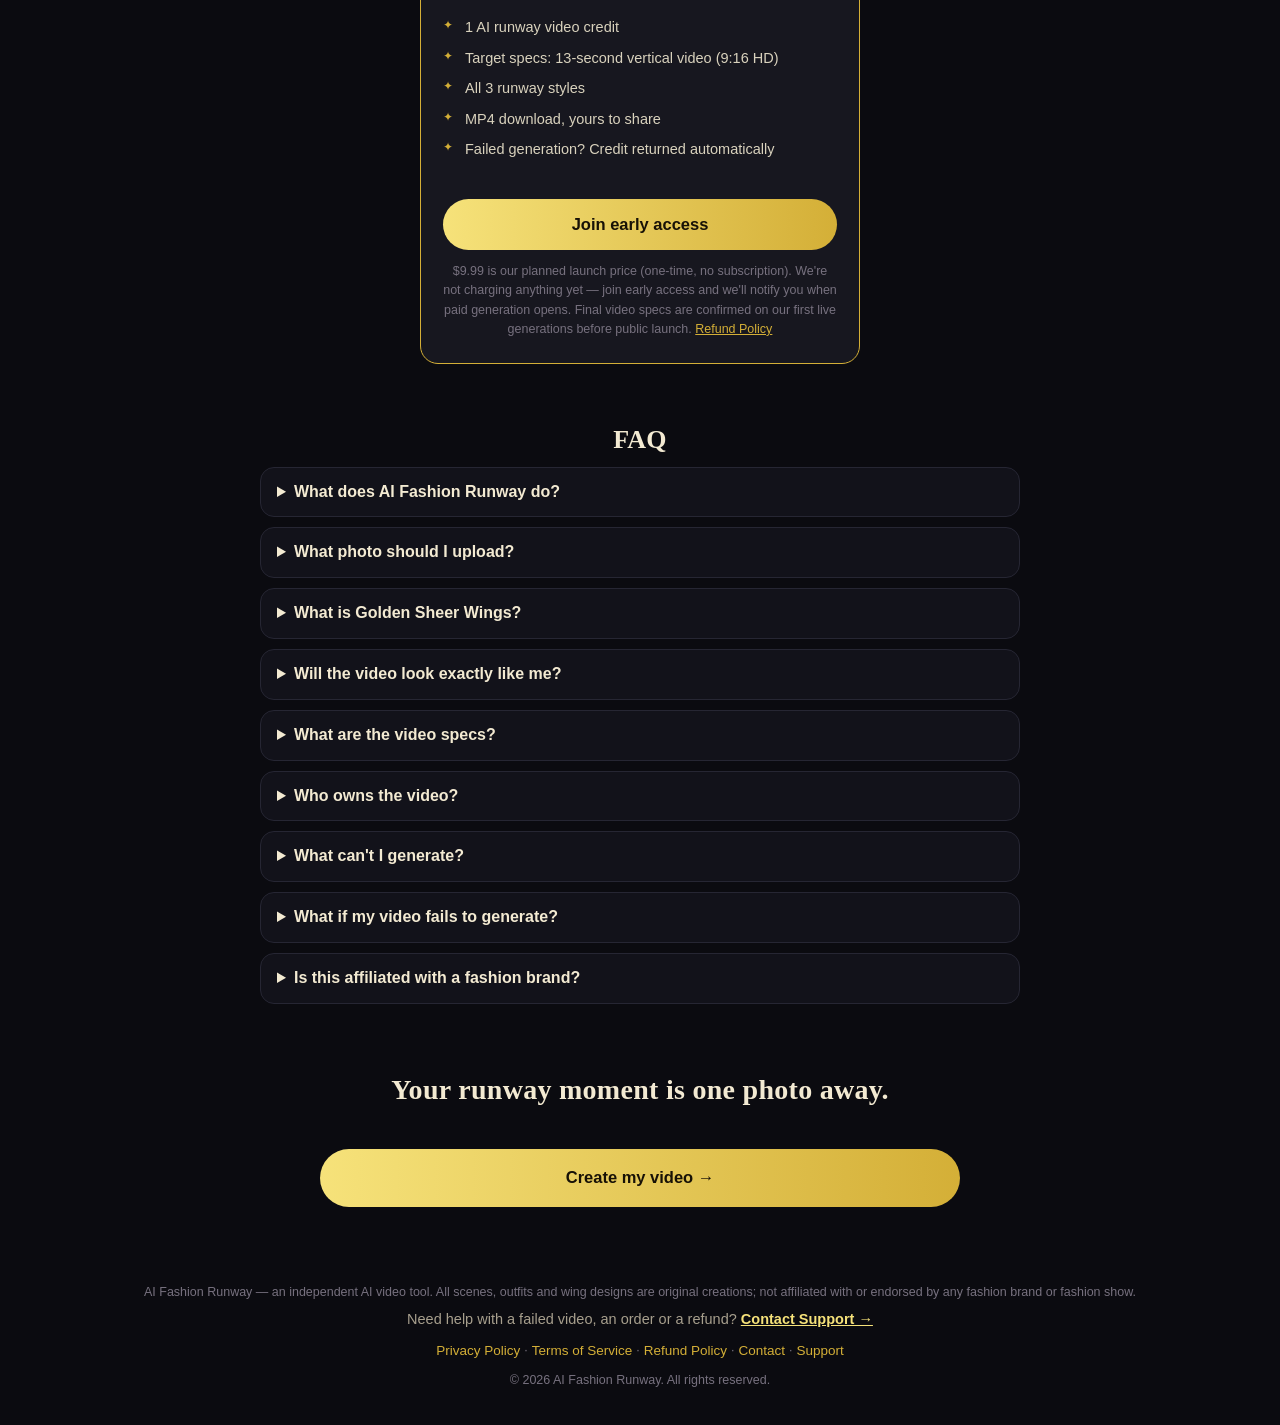
==== commit eb65b980: "public SEO launch: index, GA4 events, pricing copy, policy banners" ====
--- a/index.html
+++ b/index.html
@@ -8,7 +8,7 @@
 <!-- PRODUCTION canonical: runway.ventlane.com -->
 <link rel="canonical" href="https://runway.ventlane.com/">
 <!-- LAUNCH: remove the noindex below at public launch -->
-<meta name="robots" content="noindex, nofollow">
+<meta name="robots" content="index, follow">
 <meta property="og:type" content="website">
 <meta property="og:site_name" content="AI Fashion Runway">
 <meta property="og:title" content="AI Fashion Runway — Turn Your Photo Into an AI Runway Video">
@@ -219,8 +219,8 @@
           <li>MP4 download, yours to share</li>
           <li>Failed generation? Credit returned automatically</li>
         </ul>
-        <button class="cta price-cta" data-plan="single">Notify me at launch</button>
-        <p class="fineprint">One-time charge of $9.99. No subscription. Checkout opens at public launch — leave your email and we'll notify you. Final video specs are confirmed on our first live generations before public launch. <a href="/refund/">Refund Policy</a></p>
+        <button class="cta price-cta" data-plan="single">Join early access</button>
+        <p class="fineprint">$9.99 is our planned launch price (one-time, no subscription). We're not charging anything yet — join early access and we'll notify you when paid generation opens. Final video specs are confirmed on our first live generations before public launch. <a href="/refund/">Refund Policy</a></p>
       </div>
     </div>
   </section>
--- a/styles.css
+++ b/styles.css
@@ -83,13 +83,7 @@
   font-weight:800;padding:12px 26px;border-radius:999px;font-size:15px;white-space:nowrap;border:none;cursor:pointer;
 }
 
-.hero-templates{display:flex;flex-wrap:wrap;gap:8px;margin-top:16px}
-.hpill{
-  background:var(--bg2);border:1px solid var(--line);color:var(--muted);border-radius:999px;
-  padding:10px 16px;font-size:13.5px;cursor:pointer;min-height:44px;
-}
-.hpill.selected{border-color:var(--gold);color:var(--gold2);box-shadow:0 0 0 1px var(--gold) inset}
-.hero-copy .cta{margin-top:16px}
+.hero-copy .cta{margin-top:22px}
 .hero-copy .fineprint{text-align:left}
 
 .trust{list-style:none;display:flex;flex-direction:column;gap:6px;margin:26px 4px 0;color:var(--ivory);font-size:14.5px}
@@ -126,8 +120,8 @@
 .example-card .ex-meta p{color:var(--muted);font-size:13px}
 
 /* pricing */
-.price-grid{display:grid;grid-template-columns:1fr;gap:14px;margin-top:20px}
-.price-grid.single{max-width:420px;margin-left:auto;margin-right:auto}
+.price-grid{display:grid;grid-template-columns:minmax(0,1fr);gap:14px;margin-top:20px}
+.price-grid.single{max-width:440px;margin-left:auto;margin-right:auto;grid-template-columns:minmax(0,1fr)}
 .support-cta{text-align:center;margin:6px 0 4px;font-size:14.5px;color:var(--muted)}
 .support-cta a{color:var(--gold2);font-weight:700}
 .price-card{background:var(--card);border:1.5px solid var(--line);border-radius:var(--radius);padding:24px 22px;position:relative}
@@ -272,7 +266,7 @@
   .hero-grid{grid-template-columns:minmax(0,1.02fr) minmax(0,.98fr);gap:56px}
   .hero-copy .fineprint{max-width:46ch}
   .trust{flex-direction:row;flex-wrap:wrap;gap:10px 28px}
-  .price-grid{grid-template-columns:repeat(3,minmax(0,1fr))}
+  .price-grid:not(.single){grid-template-columns:repeat(3,minmax(0,1fr))}
   .example-grid{grid-template-columns:repeat(3,minmax(0,1fr))}
   .support-grid{grid-template-columns:repeat(2,minmax(0,1fr))}
 }
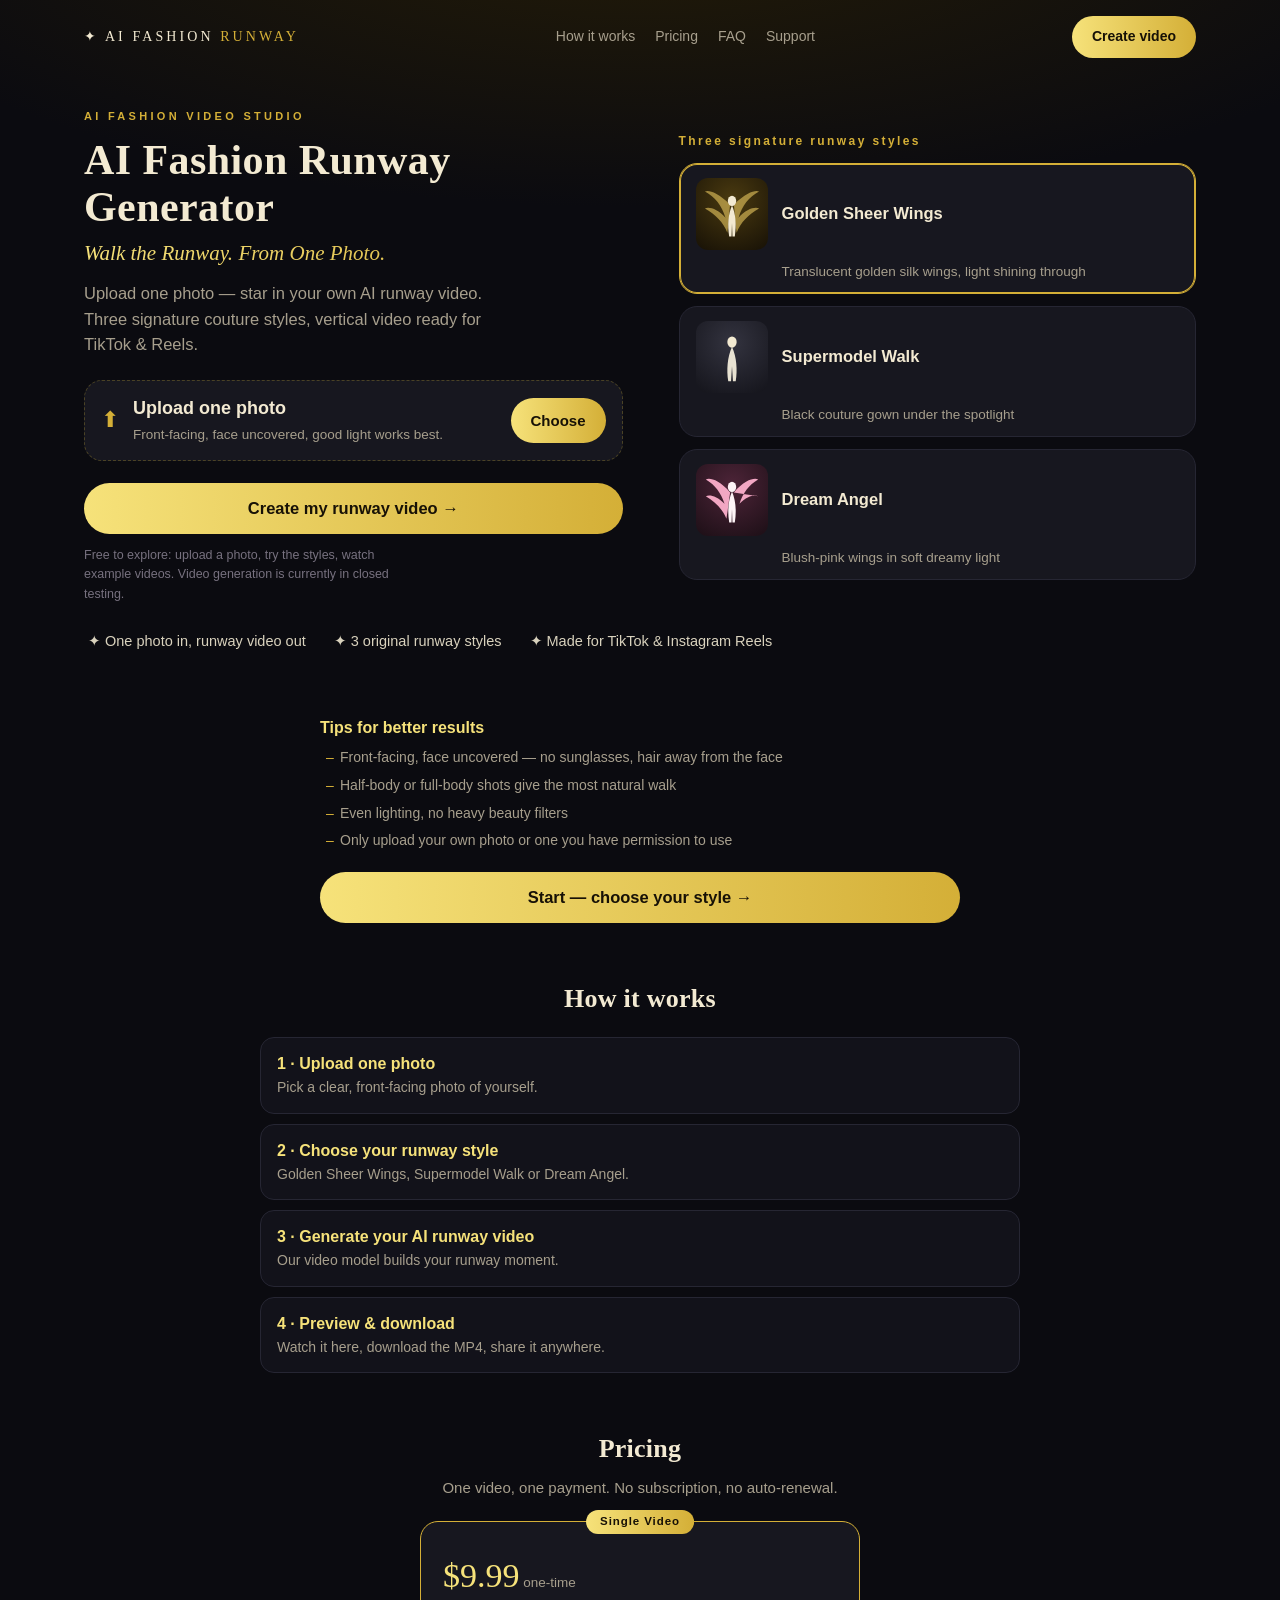
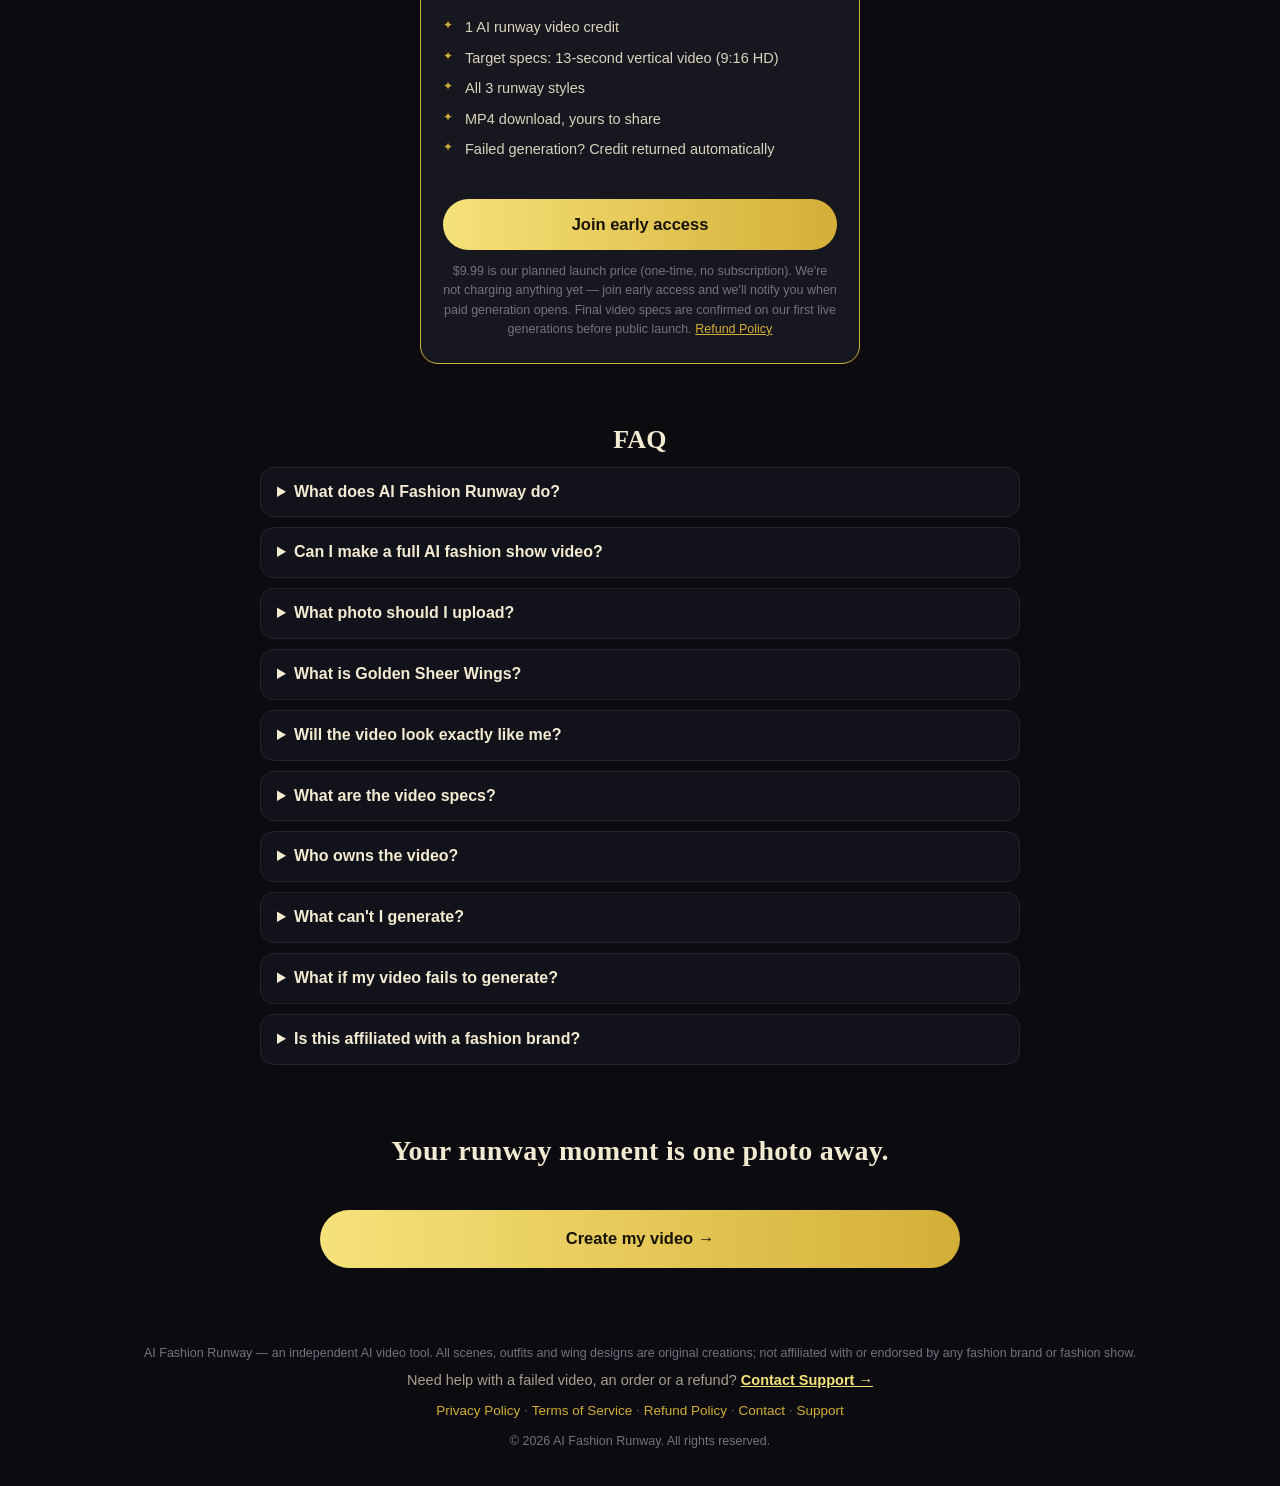
==== commit c7cfd68e: "SEO: homepage title/H1 point to AI Fashion Runway Generator; weave AI runway video into copy; add FA" ====
--- a/index.html
+++ b/index.html
@@ -3,26 +3,39 @@
 <head>
 <meta charset="UTF-8">
 <meta name="viewport" content="width=device-width, initial-scale=1.0, viewport-fit=cover">
-<title>AI Fashion Runway — Turn Your Photo Into an AI Runway Video</title>
-<meta name="description" content="Upload one photo and star in your own AI couture runway video. Choose from three signature runway styles — Golden Sheer Wings, Supermodel Walk, Dream Angel. Vertical video ready for TikTok & Reels.">
+<title>AI Fashion Runway Generator – Create AI Runway Videos</title>
+<meta name="description" content="AI Fashion Runway Generator turns one photo into an AI runway video. Three signature couture styles, vertical video ready for TikTok & Reels. Free to explore.">
 <!-- PRODUCTION canonical: runway.ventlane.com -->
 <link rel="canonical" href="https://runway.ventlane.com/">
 <!-- LAUNCH: remove the noindex below at public launch -->
 <meta name="robots" content="index, follow">
 <meta property="og:type" content="website">
 <meta property="og:site_name" content="AI Fashion Runway">
-<meta property="og:title" content="AI Fashion Runway — Turn Your Photo Into an AI Runway Video">
+<meta property="og:title" content="AI Fashion Runway Generator – Create AI Runway Videos">
 <meta property="og:description" content="Upload one photo. Walk the runway like a supermodel. An AI fashion video, ready for TikTok & Reels.">
 <meta property="og:url" content="https://runway.ventlane.com/">
 <meta property="og:image" content="https://runway.ventlane.com/og.png">
 <meta name="twitter:card" content="summary_large_image">
-<meta name="twitter:title" content="AI Fashion Runway — Turn Your Photo Into an AI Runway Video">
+<meta name="twitter:title" content="AI Fashion Runway Generator – Create AI Runway Videos">
 <meta name="twitter:description" content="Upload one photo → your own couture runway video. Golden Sheer Wings, Supermodel Walk, Dream Angel.">
 <meta name="twitter:image" content="https://runway.ventlane.com/og.png">
 <link rel="icon" href="/favicon.svg" type="image/svg+xml">
 <link rel="stylesheet" href="/styles.css">
 <script type="application/ld+json">
 {"@context":"https://schema.org","@type":"WebApplication","name":"AI Fashion Runway","applicationCategory":"MultimediaApplication","operatingSystem":"Web","description":"Turn a single photo into an AI fashion runway video with three signature couture styles.","offers":{"@type":"Offer","price":"9.99","priceCurrency":"USD","description":"Single Video — one-time payment, 1 AI video credit"}}
+<script type="application/ld+json">
+{"@context":"https://schema.org","@type":"FAQPage","mainEntity":[
+{"@type":"Question","name":"What does AI Fashion Runway do?","acceptedAnswer":{"@type":"Answer","text":"AI Fashion Runway Generator turns one photo of you into a vertical AI runway video of you walking a couture runway — in one of three signature styles. You get an MP4 ready for TikTok and Instagram Reels."}},
+{"@type":"Question","name":"Can I make a full AI fashion show video?","acceptedAnswer":{"@type":"Answer","text":"Not yet — each video is a single AI runway video: one model, one walk, one of three signature styles. Video generation is currently in closed testing, so join the waitlist and we will email you when it opens."}},
+{"@type":"Question","name":"What photo should I upload?","acceptedAnswer":{"@type":"Answer","text":"A front-facing photo with your face uncovered and even lighting. Half-body or full-body shots give the most natural runway walk. Only upload your own photo or one you have permission to use."}},
+{"@type":"Question","name":"What is Golden Sheer Wings?","acceptedAnswer":{"@type":"Answer","text":"Our signature style: enormous translucent golden silk wings — sheer flowing fabric with stage light shining through. They are not feather wings."}},
+{"@type":"Question","name":"Will the video look exactly like me?","acceptedAnswer":{"@type":"Answer","text":"Close, not perfect. The AI keeps your face and hairstyle from the photo and animates a runway walk around them — a stylized version of you, not a replica."}},
+{"@type":"Question","name":"What are the video specs?","acceptedAnswer":{"@type":"Answer","text":"We are targeting 13 seconds, vertical 9:16, 720p HD, MP4 download. Final specs are confirmed on our first live generations before public launch."}},
+{"@type":"Question","name":"Who owns the video?","acceptedAnswer":{"@type":"Answer","text":"You do — including for commercial use. Your video is yours to post anywhere. Where platforms require it (e.g. TikTok's AI-generated content label), please tag it as AI-generated."}},
+{"@type":"Question","name":"What can't I generate?","acceptedAnswer":{"@type":"Answer","text":"Photos of other people without their permission, group photos, photos of minors, and anything illegal, hateful or sexually explicit. Requests that break these rules — or our video provider's safety policies — are rejected before any charge."}},
+{"@type":"Question","name":"What if my video fails to generate?","acceptedAnswer":{"@type":"Answer","text":"Failed generations are automatically re-credited — you never pay for a video you didn't get. If a payment issue comes up, see our Refund Policy or contact support."}},
+{"@type":"Question","name":"Is this affiliated with a fashion brand?","acceptedAnswer":{"@type":"Answer","text":"No. Every scene, outfit and wing design is original. This is an independent AI tool, not endorsed by any fashion house or fashion show."}}
+]}
 </script>
 </head>
 <body>
@@ -45,9 +58,9 @@
     <div class="hero-grid">
       <div class="hero-copy">
         <p class="eyebrow">AI FASHION VIDEO STUDIO</p>
-        <h1>Turn Your Photo Into an AI Runway Video</h1>
+        <h1>AI Fashion Runway Generator</h1>
         <p class="visual-tag">Walk the Runway. <em>From One Photo.</em></p>
-        <p class="sub">Upload one photo — star in your own AI couture runway film. Three signature styles, vertical video ready for TikTok &amp; Reels.</p>
+        <p class="sub">Upload one photo — star in your own AI runway video. Three signature couture styles, vertical video ready for TikTok &amp; Reels.</p>
 
         <label class="upload-card compact" id="uploadCard">
           <input type="file" id="photoInput" accept="image/*" hidden>
@@ -228,7 +241,8 @@
   <!-- ============ FAQ ============ -->
   <section id="faq" class="faq">
     <h2>FAQ</h2>
-    <details><summary>What does AI Fashion Runway do?</summary><p>It turns one photo of you into a vertical AI video of you walking a couture runway — in one of three signature styles. You get an MP4 ready for TikTok and Instagram Reels.</p></details>
+    <details><summary>What does AI Fashion Runway do?</summary><p>AI Fashion Runway Generator turns one photo of you into a vertical AI runway video of you walking a couture runway — in one of three signature styles. You get an MP4 ready for TikTok and Instagram Reels.</p></details>
+    <details><summary>Can I make a full AI fashion show video?</summary><p>Not yet — each video is a single AI runway video: one model, one walk, one of three signature styles. Video generation is currently in closed testing, so join the waitlist and we'll email you when it opens.</p></details>
     <details><summary>What photo should I upload?</summary><p>A front-facing photo with your face uncovered and even lighting. Half-body or full-body shots give the most natural runway walk. Only upload your own photo or one you have permission to use.</p></details>
     <details><summary>What is Golden Sheer Wings?</summary><p>Our signature style: enormous <strong>translucent golden silk wings</strong> — sheer flowing fabric with stage light shining through. They are not feather wings.</p></details>
     <details><summary>Will the video look exactly like me?</summary><p>Close, not perfect. The AI keeps your face and hairstyle from the photo and animates a runway walk around them — a stylized version of you, not a replica.</p></details>
